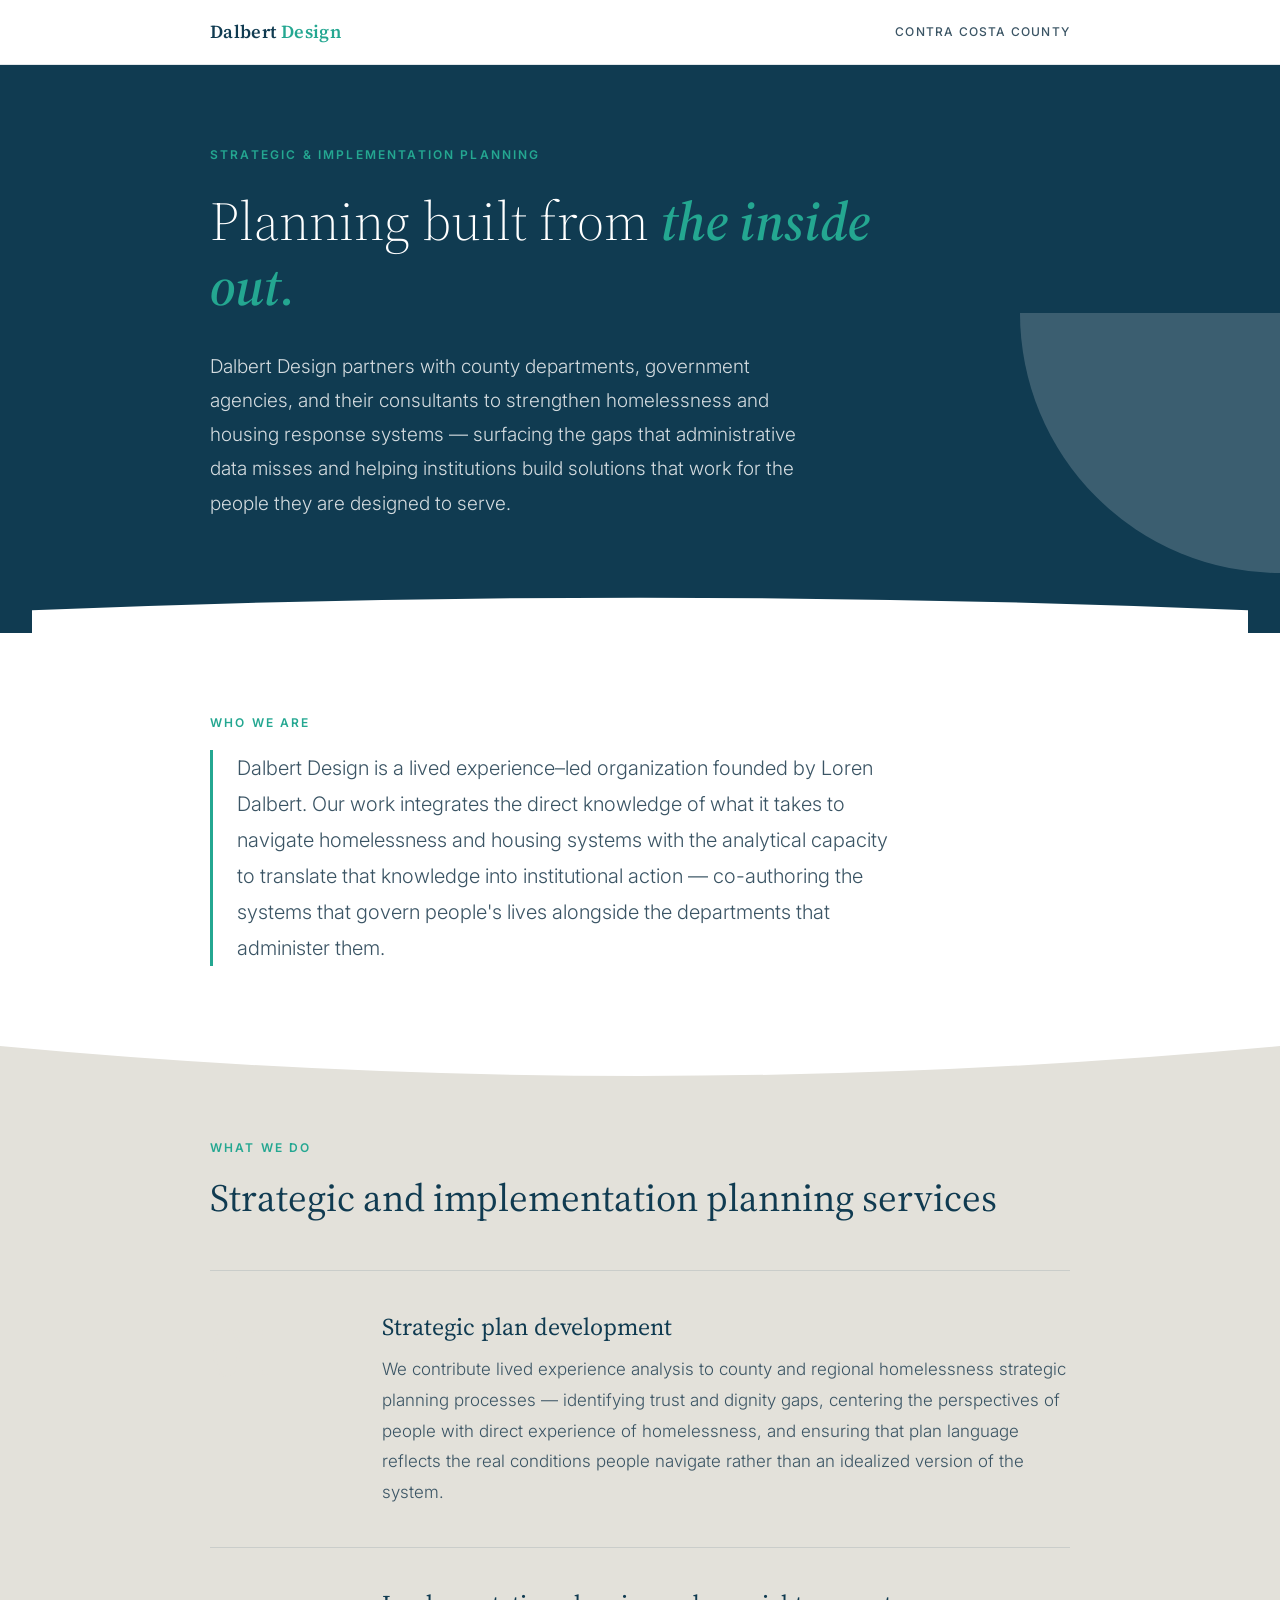
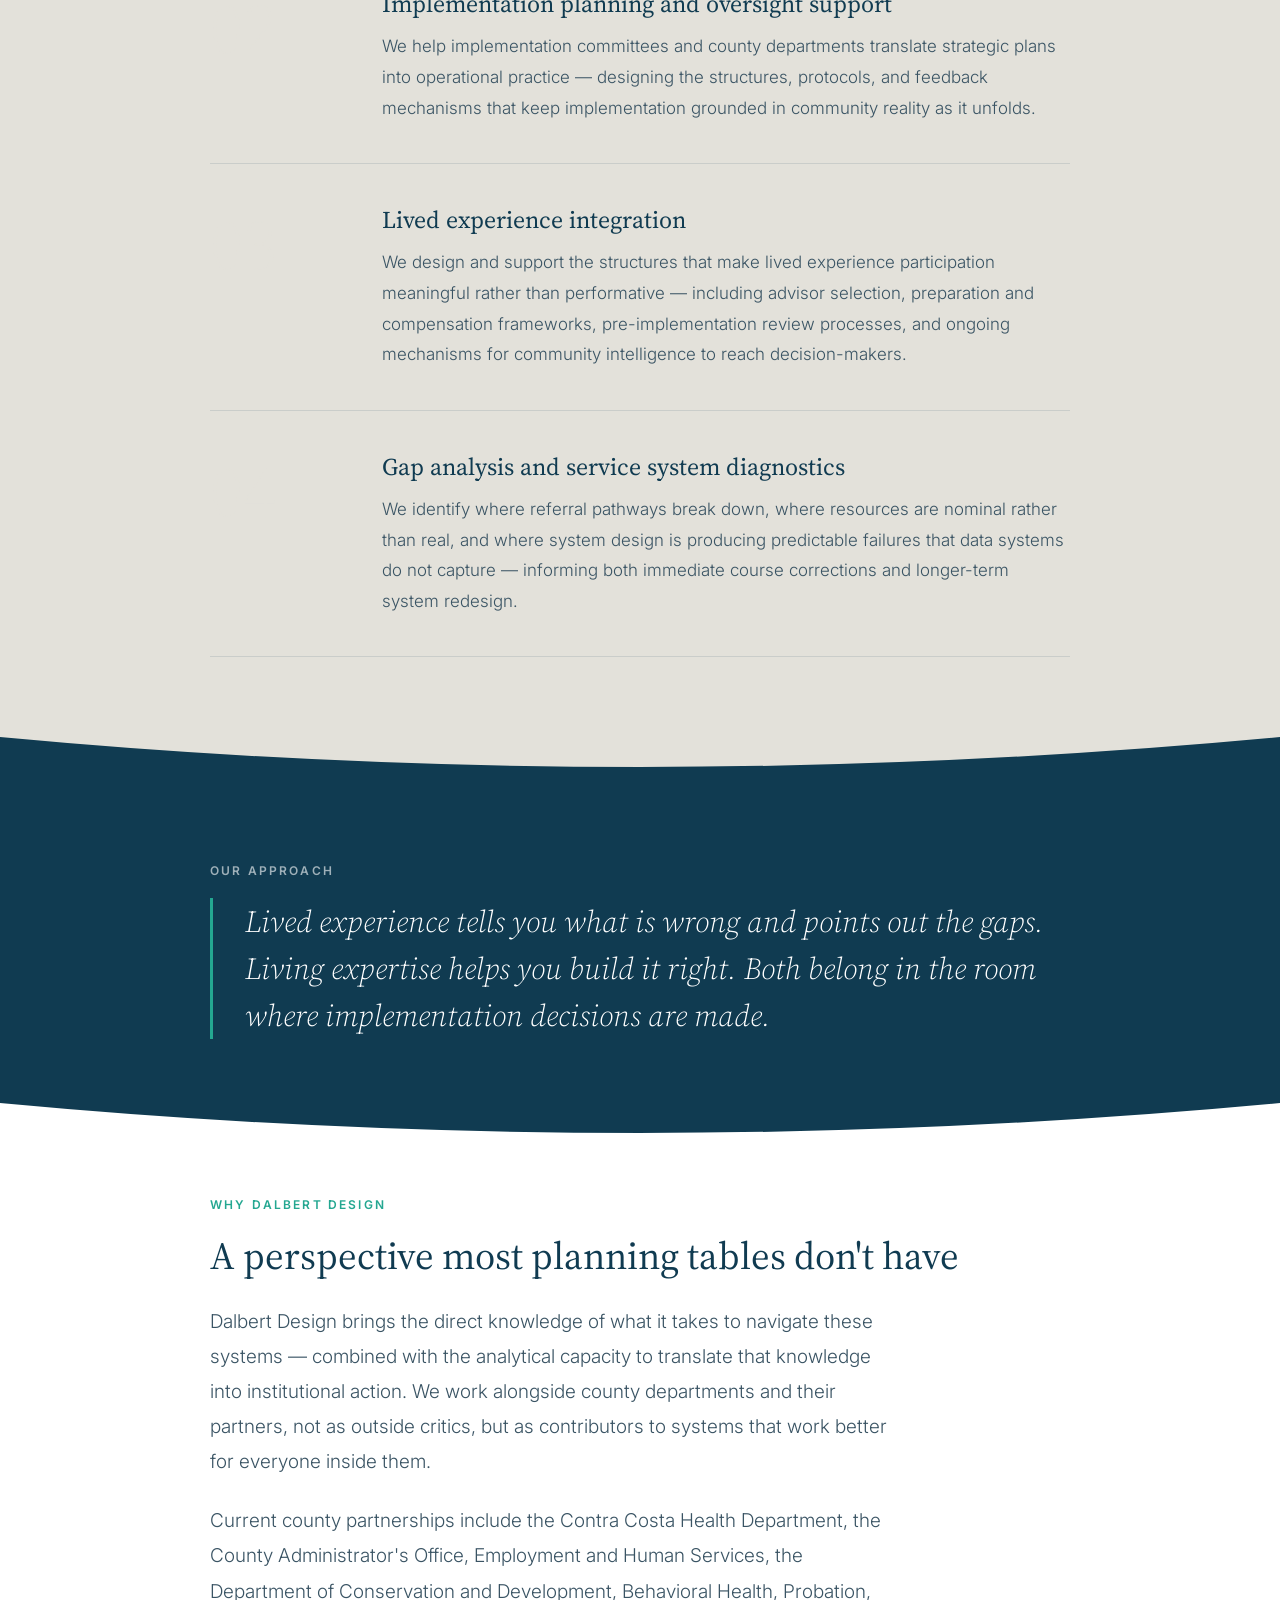
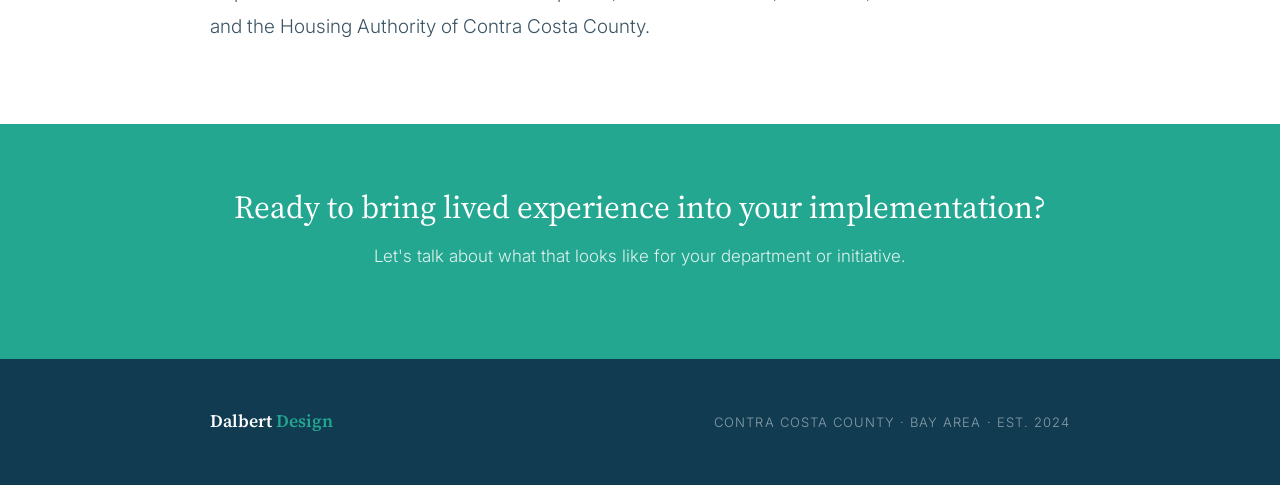
==== index.html @ 2555cccb "Rename dalbert_design_homepage_2.html to index.html" ====
<!DOCTYPE html>
<html lang="en">
<head>
<meta charset="UTF-8">
<meta name="viewport" content="width=device-width, initial-scale=1.0">
<title>Dalbert Design</title>
<link rel="preconnect" href="https://fonts.googleapis.com">
<link rel="preconnect" href="https://fonts.gstatic.com" crossorigin>
<link href="https://fonts.googleapis.com/css2?family=Source+Serif+4:ital,wght@0,300;0,400;0,600;1,300;1,400&family=Inter:wght@300;400;500;600&display=swap" rel="stylesheet">
<style>
*, *::before, *::after { box-sizing: border-box; margin: 0; padding: 0; }

:root {
  --navy: #103B51;
  --teal: #24A791;
  --beige: #E3E1DA;
  --white: #ffffff;
  --off-white: #F5F3EE;
  --dark-teal: #00495E;
  --text: #1a2e3b;
  --text-mid: #3a5464;
  --serif: 'Source Serif 4', Georgia, serif;
  --sans: 'Inter', system-ui, sans-serif;
}

html { scroll-behavior: smooth; }

body {
  background: var(--white);
  color: var(--text);
  font-family: var(--sans);
  font-weight: 300;
  font-size: 18px;
  line-height: 1.7;
  -webkit-font-smoothing: antialiased;
}

/* ── HEADER ── */
.header {
  background: var(--white);
  border-bottom: 1px solid rgba(16,59,81,0.12);
  position: sticky;
  top: 0;
  z-index: 100;
  padding: 0 2rem;
}
.header__inner {
  max-width: 860px;
  margin: 0 auto;
  display: flex;
  align-items: center;
  justify-content: space-between;
  height: 64px;
}
.logo {
  font-family: var(--serif);
  font-size: 1.15rem;
  font-weight: 600;
  color: var(--navy);
  text-decoration: none;
  letter-spacing: 0.02em;
}
.logo span { color: var(--teal); }
.header-tag {
  font-size: 12px;
  font-weight: 500;
  letter-spacing: 0.1em;
  text-transform: uppercase;
  color: var(--text-mid);
}

/* ── HERO ── */
.hero {
  background: var(--navy);
  position: relative;
  overflow: hidden;
  padding: 5rem 2rem 0;
}
.hero__shape {
  position: absolute;
  bottom: 0; right: 0;
  width: 320px; height: 320px;
  opacity: 0.18;
}
.hero__inner {
  max-width: 860px;
  margin: 0 auto;
  position: relative;
  z-index: 2;
}
.hero__eyebrow {
  font-size: 12px;
  font-weight: 600;
  letter-spacing: 0.18em;
  text-transform: uppercase;
  color: var(--teal);
  margin-bottom: 1.5rem;
}
.hero__title {
  font-family: var(--serif);
  font-size: clamp(2.2rem, 5vw, 3.4rem);
  font-weight: 300;
  line-height: 1.18;
  color: var(--white);
  max-width: 700px;
  margin-bottom: 2rem;
}
.hero__title strong {
  font-weight: 600;
  font-style: italic;
  color: var(--teal);
}
.hero__body {
  font-size: 19px;
  color: rgba(255,255,255,0.82);
  max-width: 600px;
  line-height: 1.8;
  padding-bottom: 4rem;
}

/* curve bottom of hero */
.hero__curve {
  display: block;
  width: 100%;
  margin-bottom: -2px;
}

/* ── SECTION BASE ── */
.section {
  padding: 5rem 2rem;
}
.section__inner {
  max-width: 860px;
  margin: 0 auto;
}
.section--white { background: var(--white); }
.section--beige { background: var(--beige); }
.section--navy  { background: var(--navy); }
.section--off   { background: var(--off-white); }

/* ── EYEBROW / TITLE ── */
.eyebrow {
  font-size: 12px;
  font-weight: 600;
  letter-spacing: 0.18em;
  text-transform: uppercase;
  color: var(--teal);
  margin-bottom: 1rem;
}
.eyebrow--light { color: rgba(255,255,255,0.6); }

.section-title {
  font-family: var(--serif);
  font-size: clamp(1.6rem, 3vw, 2.4rem);
  font-weight: 400;
  line-height: 1.25;
  color: var(--navy);
  margin-bottom: 1.5rem;
}
.section-title--light { color: var(--white); }

/* ── INTRO BLOCK ── */
.intro-text {
  font-size: 20px;
  line-height: 1.8;
  color: var(--text-mid);
  max-width: 680px;
  border-left: 3px solid var(--teal);
  padding-left: 1.5rem;
}

/* ── WHAT WE DO ROWS ── */
.rows { margin-top: 3rem; }
.row-item {
  display: grid;
  grid-template-columns: 140px 1fr;
  gap: 2rem;
  align-items: start;
  padding: 2.5rem 0;
  border-top: 1px solid rgba(16,59,81,0.12);
  opacity: 0;
  transform: translateY(20px);
  transition: opacity 0.6s ease, transform 0.6s ease;
}
.row-item.visible {
  opacity: 1;
  transform: translateY(0);
}
.row-item:last-child { border-bottom: 1px solid rgba(16,59,81,0.12); }
.row-num {
  font-family: var(--serif);
  font-size: 4.5rem;
  font-weight: 300;
  color: var(--beige);
  line-height: 1;
  padding-top: 4px;
}
.row-title {
  font-family: var(--serif);
  font-size: 1.5rem;
  font-weight: 400;
  color: var(--navy);
  margin-bottom: 0.75rem;
  line-height: 1.3;
}
.row-body {
  font-size: 17px;
  color: var(--text-mid);
  line-height: 1.8;
}

/* ── PULL QUOTE ── */
.pull-quote {
  background: var(--navy);
  position: relative;
  overflow: hidden;
}
.pull-quote__shape-top {
  display: block;
  width: 100%;
  margin-top: -2px;
}
.pull-quote__shape-bottom {
  display: block;
  width: 100%;
  margin-bottom: -2px;
}
.pull-quote__inner {
  max-width: 860px;
  margin: 0 auto;
  padding: 4rem 2rem;
}
.pull-quote__text {
  font-family: var(--serif);
  font-size: clamp(1.35rem, 2.5vw, 1.9rem);
  font-weight: 300;
  font-style: italic;
  color: var(--white);
  line-height: 1.55;
  position: relative;
  padding-left: 2rem;
  border-left: 3px solid var(--teal);
}

/* ── CLOSING ── */
.closing-text {
  font-size: 19px;
  color: var(--text-mid);
  line-height: 1.85;
  max-width: 680px;
}

/* ── CORNER SHAPE SECTIONS ── */
.shape-wrap {
  position: relative;
}
.corner-shape {
  position: absolute;
  width: 120px;
  height: 120px;
}
.corner-shape--tr { top: 0; right: 0; }
.corner-shape--bl { bottom: 0; left: 0; }

/* ── CTA BAND ── */
.cta-band {
  background: var(--teal);
  padding: 3.5rem 2rem;
  text-align: center;
}
.cta-band__inner { max-width: 860px; margin: 0 auto; }
.cta-band__title {
  font-family: var(--serif);
  font-size: clamp(1.4rem, 2.5vw, 2rem);
  font-weight: 400;
  color: var(--white);
  margin-bottom: 0.5rem;
}
.cta-band__sub {
  font-size: 17px;
  color: rgba(255,255,255,0.85);
  margin-bottom: 2rem;
}

/* ── FOOTER ── */
.footer {
  background: var(--navy);
  padding: 3rem 2rem;
}
.footer__inner {
  max-width: 860px;
  margin: 0 auto;
  display: flex;
  justify-content: space-between;
  align-items: center;
  flex-wrap: wrap;
  gap: 1rem;
}
.footer__logo {
  font-family: var(--serif);
  font-size: 1.1rem;
  font-weight: 600;
  color: var(--white);
  text-decoration: none;
}
.footer__logo span { color: var(--teal); }
.footer__meta {
  font-size: 13px;
  color: rgba(255,255,255,0.5);
  letter-spacing: 0.08em;
  text-transform: uppercase;
}

/* ── FADE IN OBSERVER ── */
.fade-in {
  opacity: 0;
  transform: translateY(24px);
  transition: opacity 0.7s ease, transform 0.7s ease;
}
.fade-in.visible {
  opacity: 1;
  transform: translateY(0);
}

/* ── RESPONSIVE ── */
@media (max-width: 580px) {
  .row-item { grid-template-columns: 1fr; gap: 0.5rem; }
  .row-num { font-size: 3rem; }
  .footer__inner { flex-direction: column; align-items: flex-start; }
}
</style>
</head>
<body>

<!-- HEADER -->
<header class="header">
  <div class="header__inner">
    <a href="#" class="logo">Dalbert <span>Design</span></a>
    <span class="header-tag">Contra Costa County</span>
  </div>
</header>

<!-- HERO -->
<section class="hero">
  <svg class="hero__shape" viewBox="0 0 320 320" fill="none" xmlns="http://www.w3.org/2000/svg" aria-hidden="true">
    <circle cx="320" cy="0" r="260" fill="white"/>
    <circle cx="320" cy="0" r="180" fill="white"/>
    <circle cx="320" cy="0" r="100" fill="white"/>
  </svg>
  <div class="hero__inner">
    <p class="hero__eyebrow">Strategic &amp; Implementation Planning</p>
    <h1 class="hero__title">Planning built from <strong>the inside out.</strong></h1>
    <p class="hero__body">Dalbert Design partners with county departments, government agencies, and their consultants to strengthen homelessness and housing response systems — surfacing the gaps that administrative data misses and helping institutions build solutions that work for the people they are designed to serve.</p>
  </div>
  <svg class="hero__curve" viewBox="0 0 1440 60" preserveAspectRatio="none" fill="none" xmlns="http://www.w3.org/2000/svg" aria-hidden="true">
    <path d="M0 60 L0 30 Q720 0 1440 30 L1440 60 Z" fill="#ffffff"/>
  </svg>
</section>

<!-- INTRO -->
<section class="section section--white">
  <div class="section__inner fade-in">
    <p class="eyebrow">Who We Are</p>
    <p class="intro-text">Dalbert Design is a lived experience–led organization founded by Loren Dalbert. Our work integrates the direct knowledge of what it takes to navigate homelessness and housing systems with the analytical capacity to translate that knowledge into institutional action — co-authoring the systems that govern people's lives alongside the departments that administer them.</p>
  </div>
</section>

<!-- SHAPE TOP INTO BEIGE -->
<div class="shape-wrap" style="background: white; line-height:0;">
  <svg viewBox="0 0 860 80" preserveAspectRatio="none" width="100%" height="60" aria-hidden="true">
    <path d="M0 0 L0 80 L860 80 L860 0 Q430 80 0 0Z" fill="#E3E1DA"/>
  </svg>
</div>

<!-- WHAT WE DO -->
<section class="section section--beige" style="padding-top: 2rem;">
  <div class="section__inner">
    <p class="eyebrow fade-in">What We Do</p>
    <h2 class="section-title fade-in">Strategic and implementation planning services</h2>

    <div class="rows">
      <div class="row-item">
        <div class="row-num">01</div>
        <div>
          <h3 class="row-title">Strategic plan development</h3>
          <p class="row-body">We contribute lived experience analysis to county and regional homelessness strategic planning processes — identifying trust and dignity gaps, centering the perspectives of people with direct experience of homelessness, and ensuring that plan language reflects the real conditions people navigate rather than an idealized version of the system.</p>
        </div>
      </div>
      <div class="row-item">
        <div class="row-num">02</div>
        <div>
          <h3 class="row-title">Implementation planning and oversight support</h3>
          <p class="row-body">We help implementation committees and county departments translate strategic plans into operational practice — designing the structures, protocols, and feedback mechanisms that keep implementation grounded in community reality as it unfolds.</p>
        </div>
      </div>
      <div class="row-item">
        <div class="row-num">03</div>
        <div>
          <h3 class="row-title">Lived experience integration</h3>
          <p class="row-body">We design and support the structures that make lived experience participation meaningful rather than performative — including advisor selection, preparation and compensation frameworks, pre-implementation review processes, and ongoing mechanisms for community intelligence to reach decision-makers.</p>
        </div>
      </div>
      <div class="row-item">
        <div class="row-num">04</div>
        <div>
          <h3 class="row-title">Gap analysis and service system diagnostics</h3>
          <p class="row-body">We identify where referral pathways break down, where resources are nominal rather than real, and where system design is producing predictable failures that data systems do not capture — informing both immediate course corrections and longer-term system redesign.</p>
        </div>
      </div>
    </div>
  </div>
</section>

<!-- SHAPE INTO NAVY FOR PULL QUOTE -->
<div style="background: #E3E1DA; line-height:0;">
  <svg viewBox="0 0 860 80" preserveAspectRatio="none" width="100%" height="60" aria-hidden="true">
    <path d="M0 80 L0 0 Q430 80 860 0 L860 80 Z" fill="#103B51"/>
  </svg>
</div>

<!-- PULL QUOTE -->
<section style="background: var(--navy); padding: 4rem 2rem;">
  <div class="section__inner fade-in">
    <p class="eyebrow eyebrow--light">Our Approach</p>
    <blockquote class="pull-quote__text">
      Lived experience tells you what is wrong and points out the gaps. Living expertise helps you build it right. Both belong in the room where implementation decisions are made.
    </blockquote>
  </div>
</section>

<!-- SHAPE OUT OF NAVY -->
<div style="background: #103B51; line-height:0;">
  <svg viewBox="0 0 860 80" preserveAspectRatio="none" width="100%" height="60" aria-hidden="true">
    <path d="M0 0 L0 80 L860 80 L860 0 Q430 80 0 0Z" fill="#ffffff"/>
  </svg>
</div>

<!-- CLOSING / POSITIONING -->
<section class="section section--white" style="padding-top: 2rem;">
  <div class="section__inner fade-in">
    <p class="eyebrow">Why Dalbert Design</p>
    <h2 class="section-title">A perspective most planning tables don't have</h2>
    <p class="closing-text">Dalbert Design brings the direct knowledge of what it takes to navigate these systems — combined with the analytical capacity to translate that knowledge into institutional action. We work alongside county departments and their partners, not as outside critics, but as contributors to systems that work better for everyone inside them.</p>
    <p class="closing-text" style="margin-top: 1.5rem;">Current county partnerships include the Contra Costa Health Department, the County Administrator's Office, Employment and Human Services, the Department of Conservation and Development, Behavioral Health, Probation, and the Housing Authority of Contra Costa County.</p>
  </div>
</section>

<!-- CTA BAND -->
<div class="cta-band">
  <div class="cta-band__inner fade-in">
    <h2 class="cta-band__title">Ready to bring lived experience into your implementation?</h2>
    <p class="cta-band__sub">Let's talk about what that looks like for your department or initiative.</p>
  </div>
</div>

<!-- FOOTER -->
<footer class="footer">
  <div class="footer__inner">
    <a href="#" class="footer__logo">Dalbert <span>Design</span></a>
    <span class="footer__meta">Contra Costa County &middot; Bay Area &middot; Est. 2024</span>
  </div>
</footer>

<script>
const observer = new IntersectionObserver((entries) => {
  entries.forEach(entry => {
    if (entry.isIntersecting) {
      entry.target.classList.add('visible');
    }
  });
}, { threshold: 0.12 });

document.querySelectorAll('.fade-in, .row-item').forEach(el => observer.observe(el));
</script>

</body>
</html>
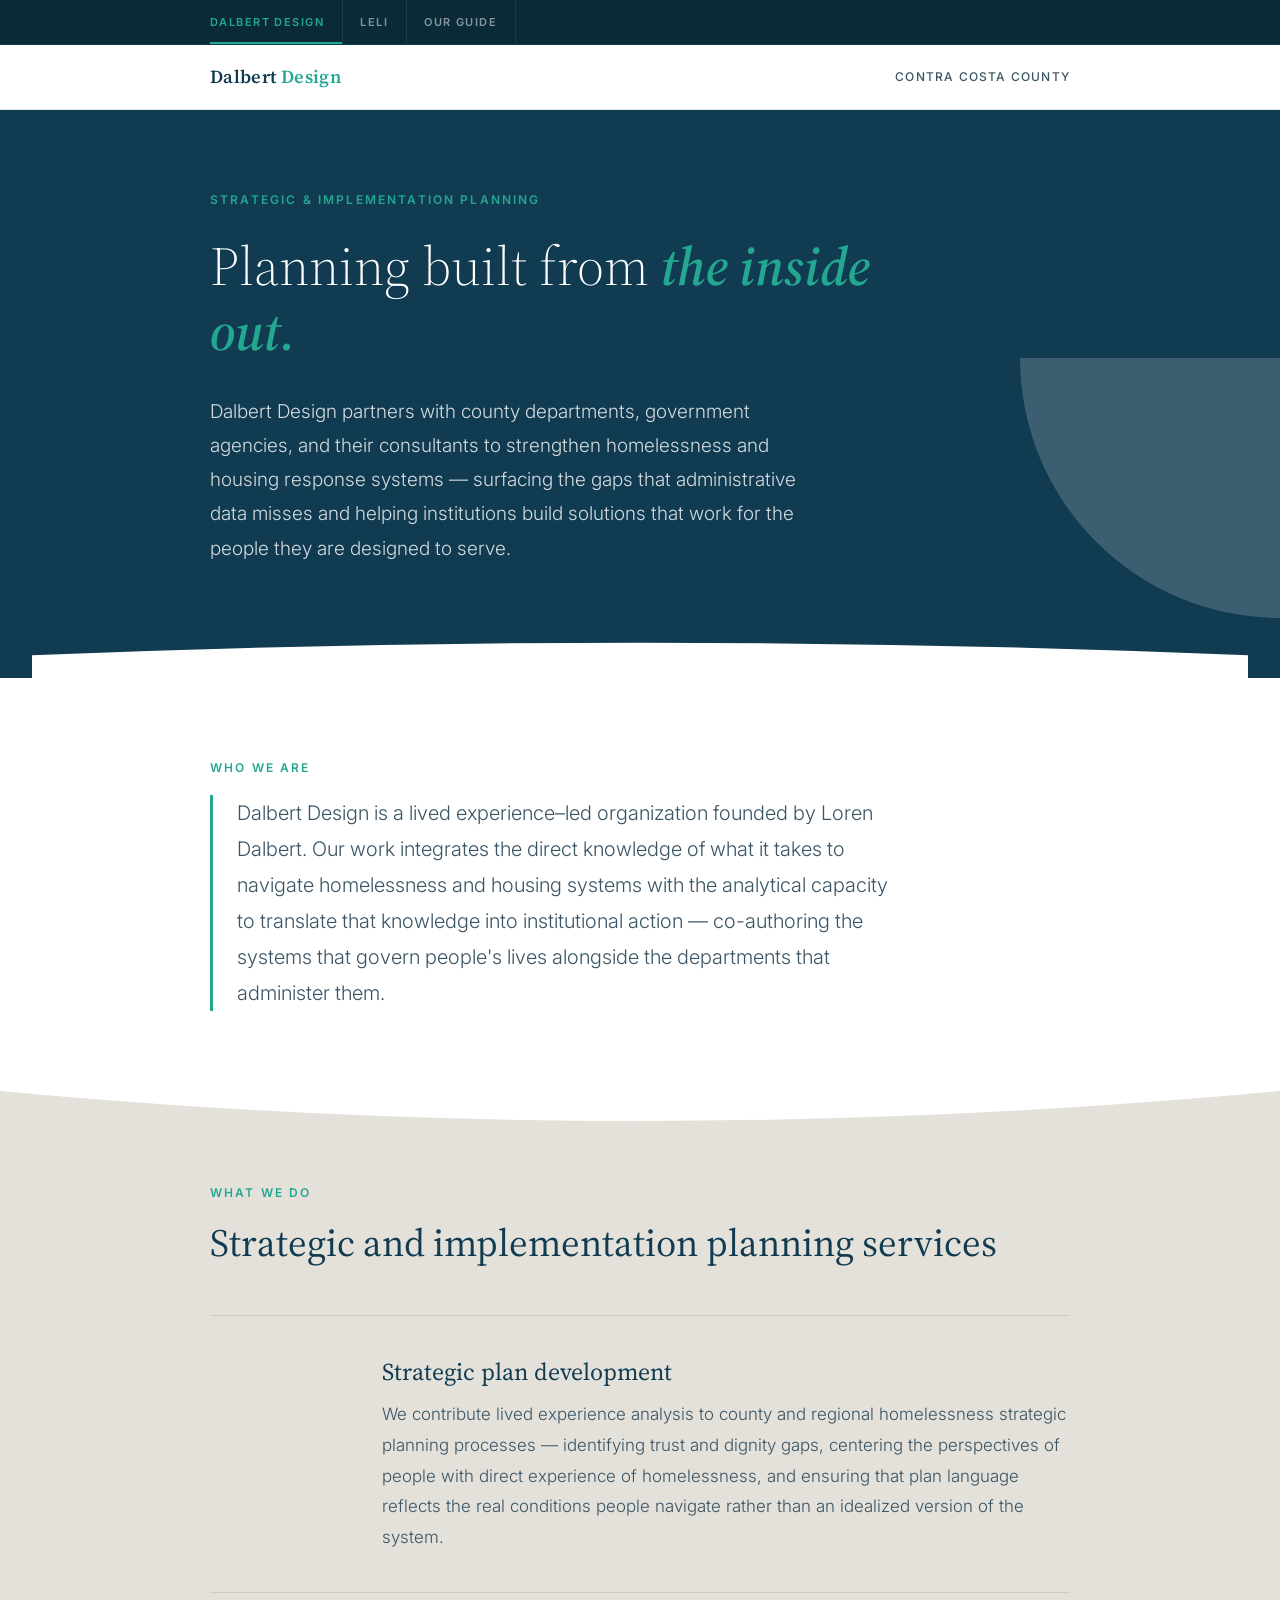
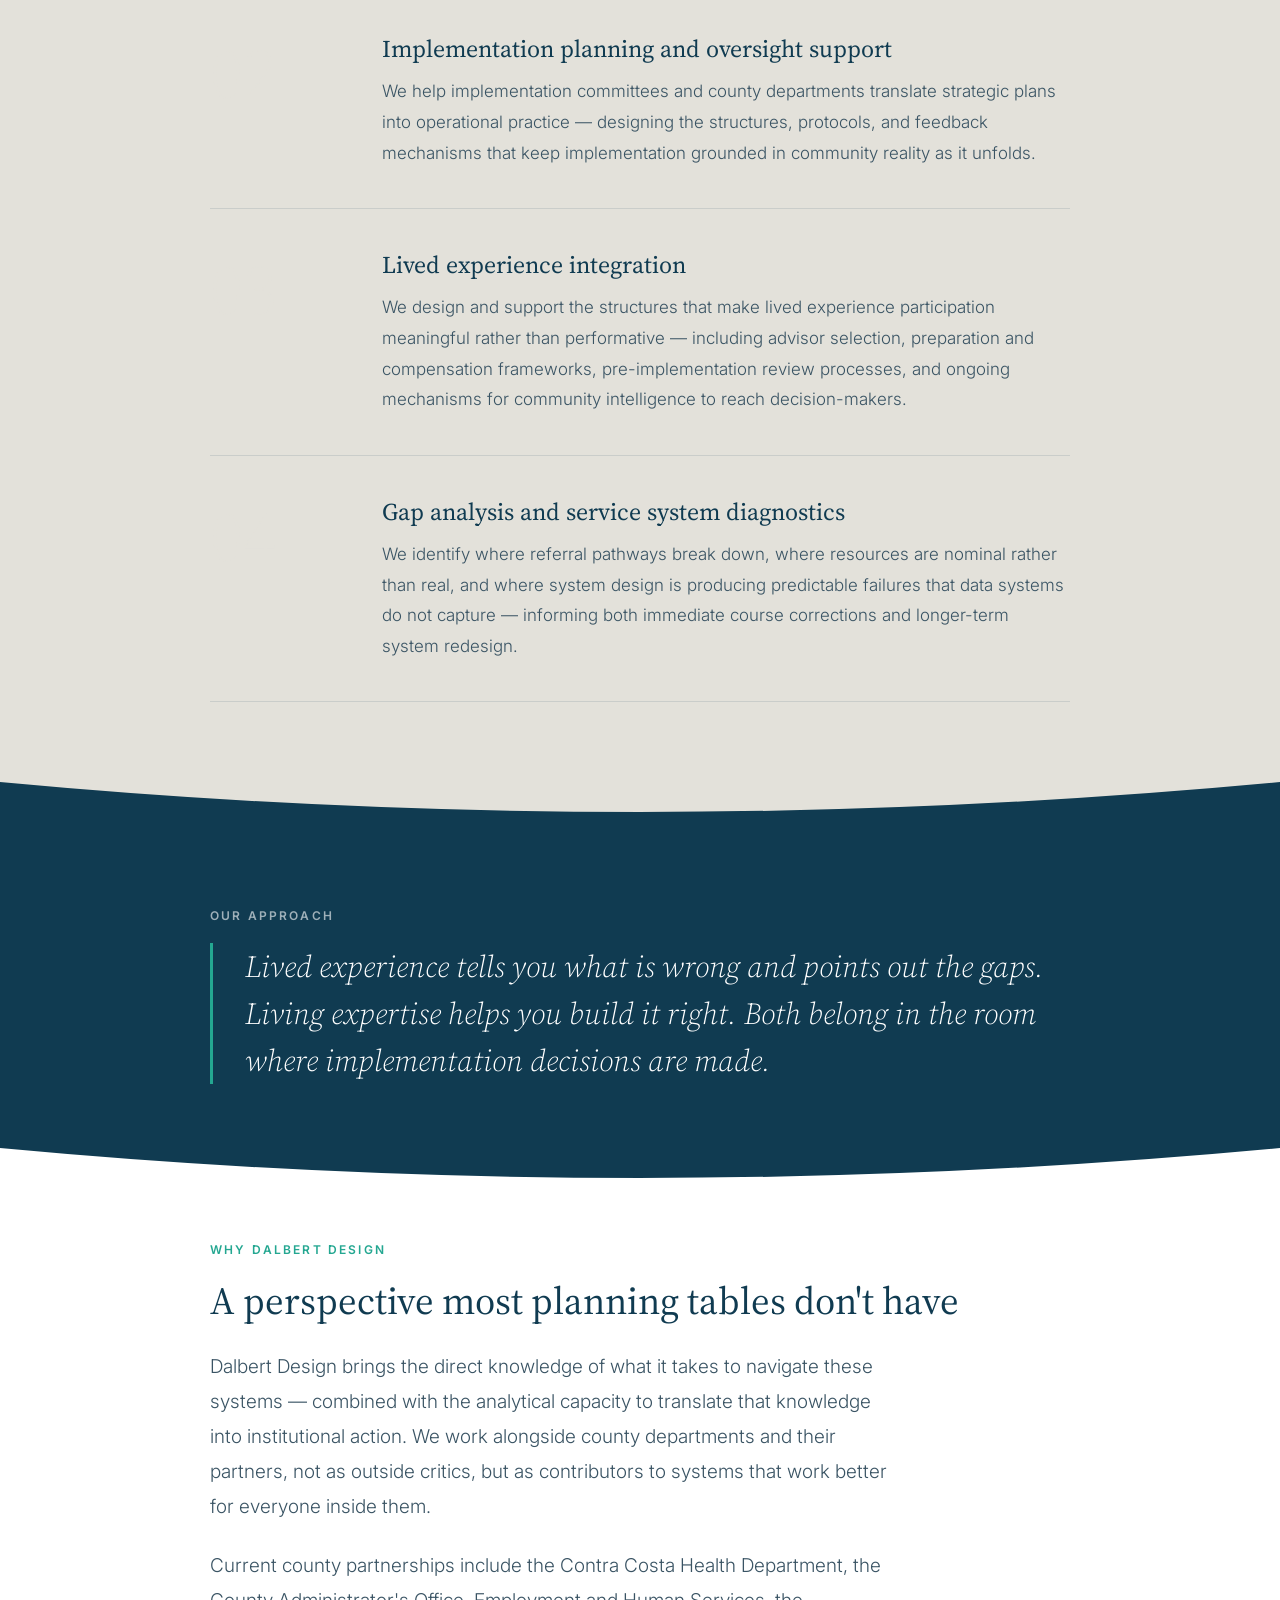
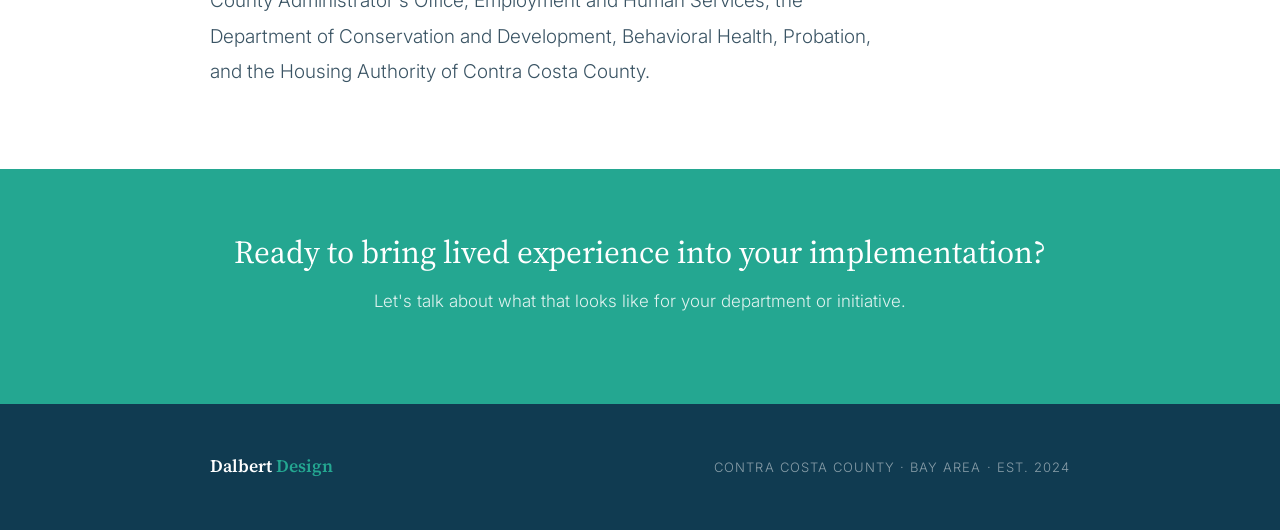
==== commit 062d1871: "Add files via upload" ====
--- a/index.html
+++ b/index.html
@@ -35,13 +35,58 @@
   -webkit-font-smoothing: antialiased;
 }
 
+/* ── SITE NAV ── */
+.site-nav {
+  background: #0a2a38;
+  border-bottom: 1px solid rgba(36,167,145,0.2);
+  padding: 0 2rem;
+  position: sticky;
+  top: 0;
+  z-index: 200;
+}
+.site-nav__inner {
+  max-width: 860px;
+  margin: 0 auto;
+  display: flex;
+  align-items: center;
+  gap: 0;
+  height: 44px;
+}
+.site-nav__link {
+  font-family: var(--sans);
+  font-size: 11px;
+  font-weight: 600;
+  letter-spacing: 0.13em;
+  text-transform: uppercase;
+  color: rgba(255,255,255,0.5);
+  text-decoration: none;
+  padding: 0 1.1rem;
+  height: 100%;
+  display: flex;
+  align-items: center;
+  border-right: 1px solid rgba(255,255,255,0.07);
+  transition: color 0.18s, background 0.18s;
+}
+.site-nav__link:first-child { padding-left: 0; border-left: none; }
+.site-nav__link:hover { color: var(--teal); background: rgba(36,167,145,0.06); }
+.site-nav__link.active { color: var(--teal); }
+.site-nav__link.active::after {
+  content: '';
+  display: block;
+  position: absolute;
+  bottom: 0;
+  left: 0; right: 0;
+  height: 2px;
+  background: var(--teal);
+}
+.site-nav__link { position: relative; }
+
 /* ── HEADER ── */
 .header {
   background: var(--white);
   border-bottom: 1px solid rgba(16,59,81,0.12);
-  position: sticky;
-  top: 0;
-  z-index: 100;
+  position: relative;
+  z-index: 10;
   padding: 0 2rem;
 }
 .header__inner {
@@ -331,6 +376,15 @@
 </style>
 </head>
 <body>
+
+<!-- SITE NAV -->
+<nav class="site-nav" aria-label="Site navigation">
+  <div class="site-nav__inner">
+    <a href="index.html" class="site-nav__link active">Dalbert Design</a>
+    <a href="leli.html" class="site-nav__link">LELI</a>
+    <a href="our-guide.html" class="site-nav__link">Our Guide</a>
+  </div>
+</nav>
 
 <!-- HEADER -->
 <header class="header">
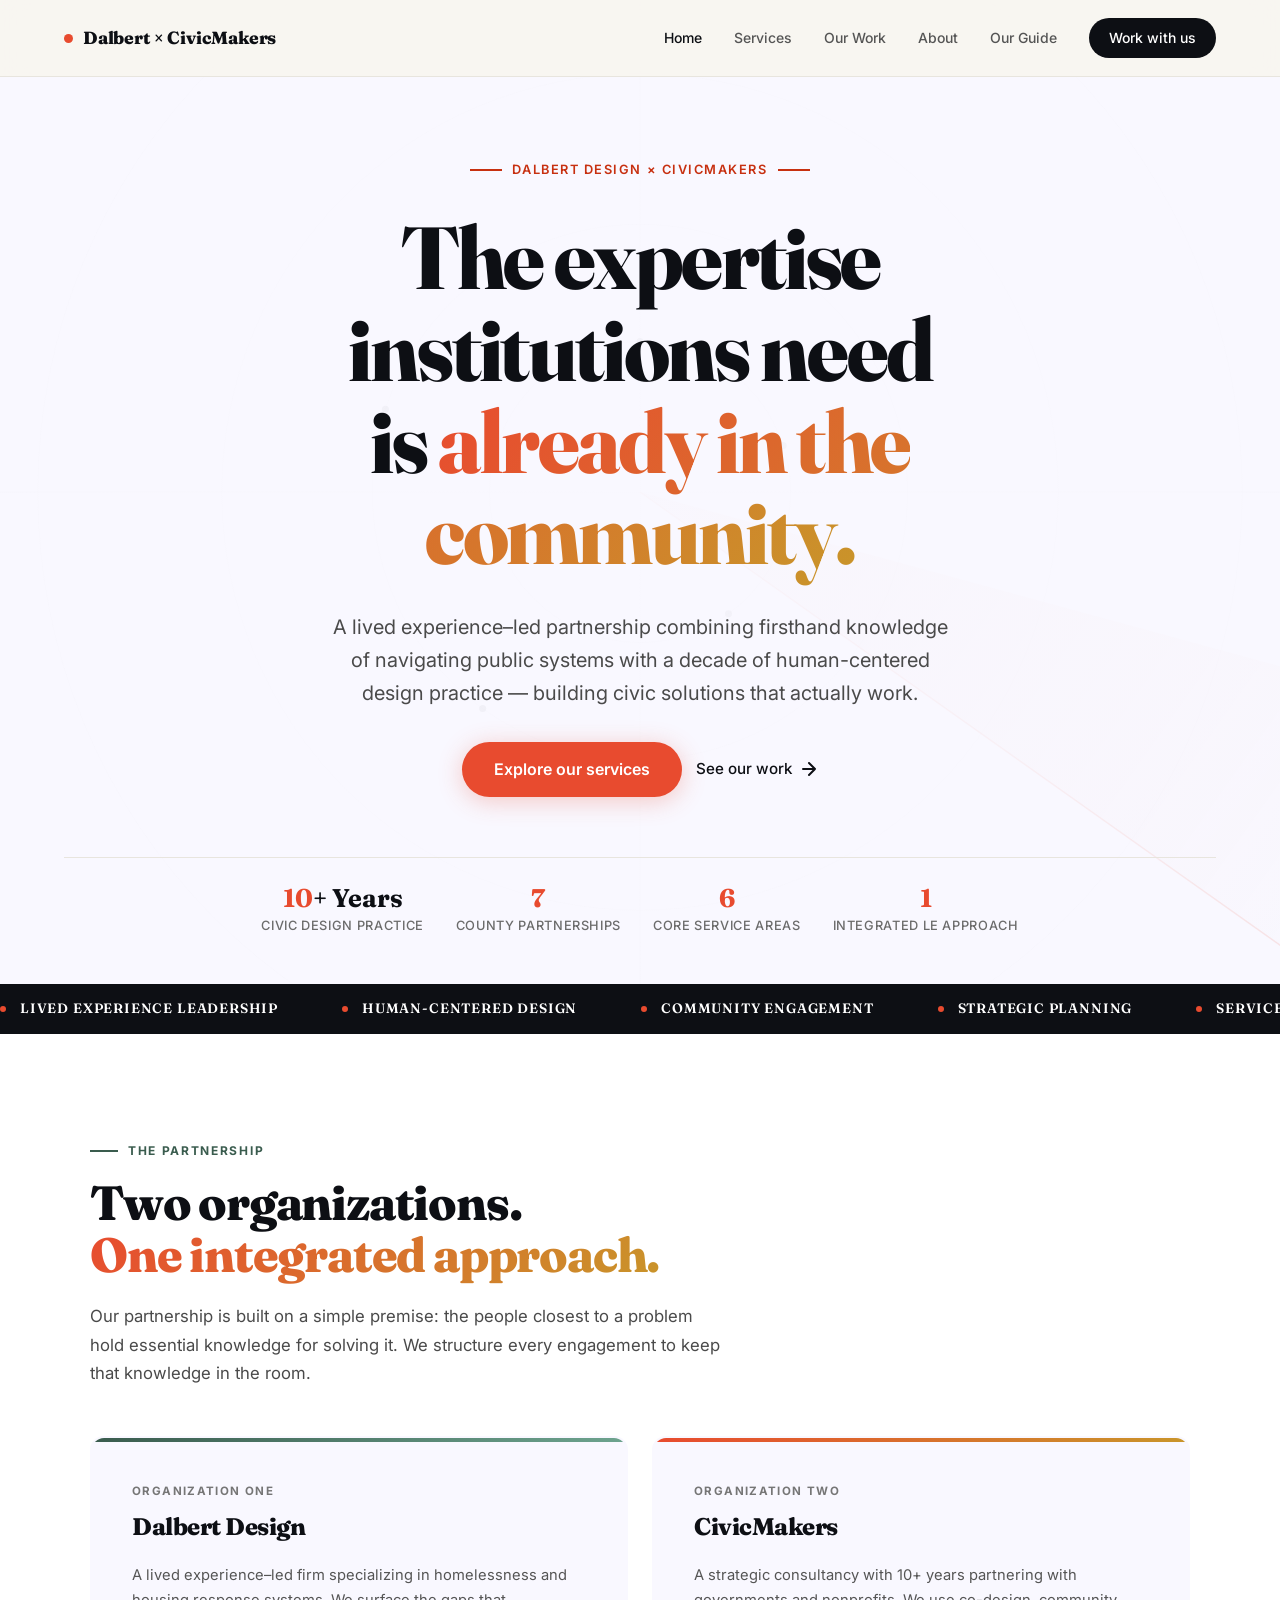
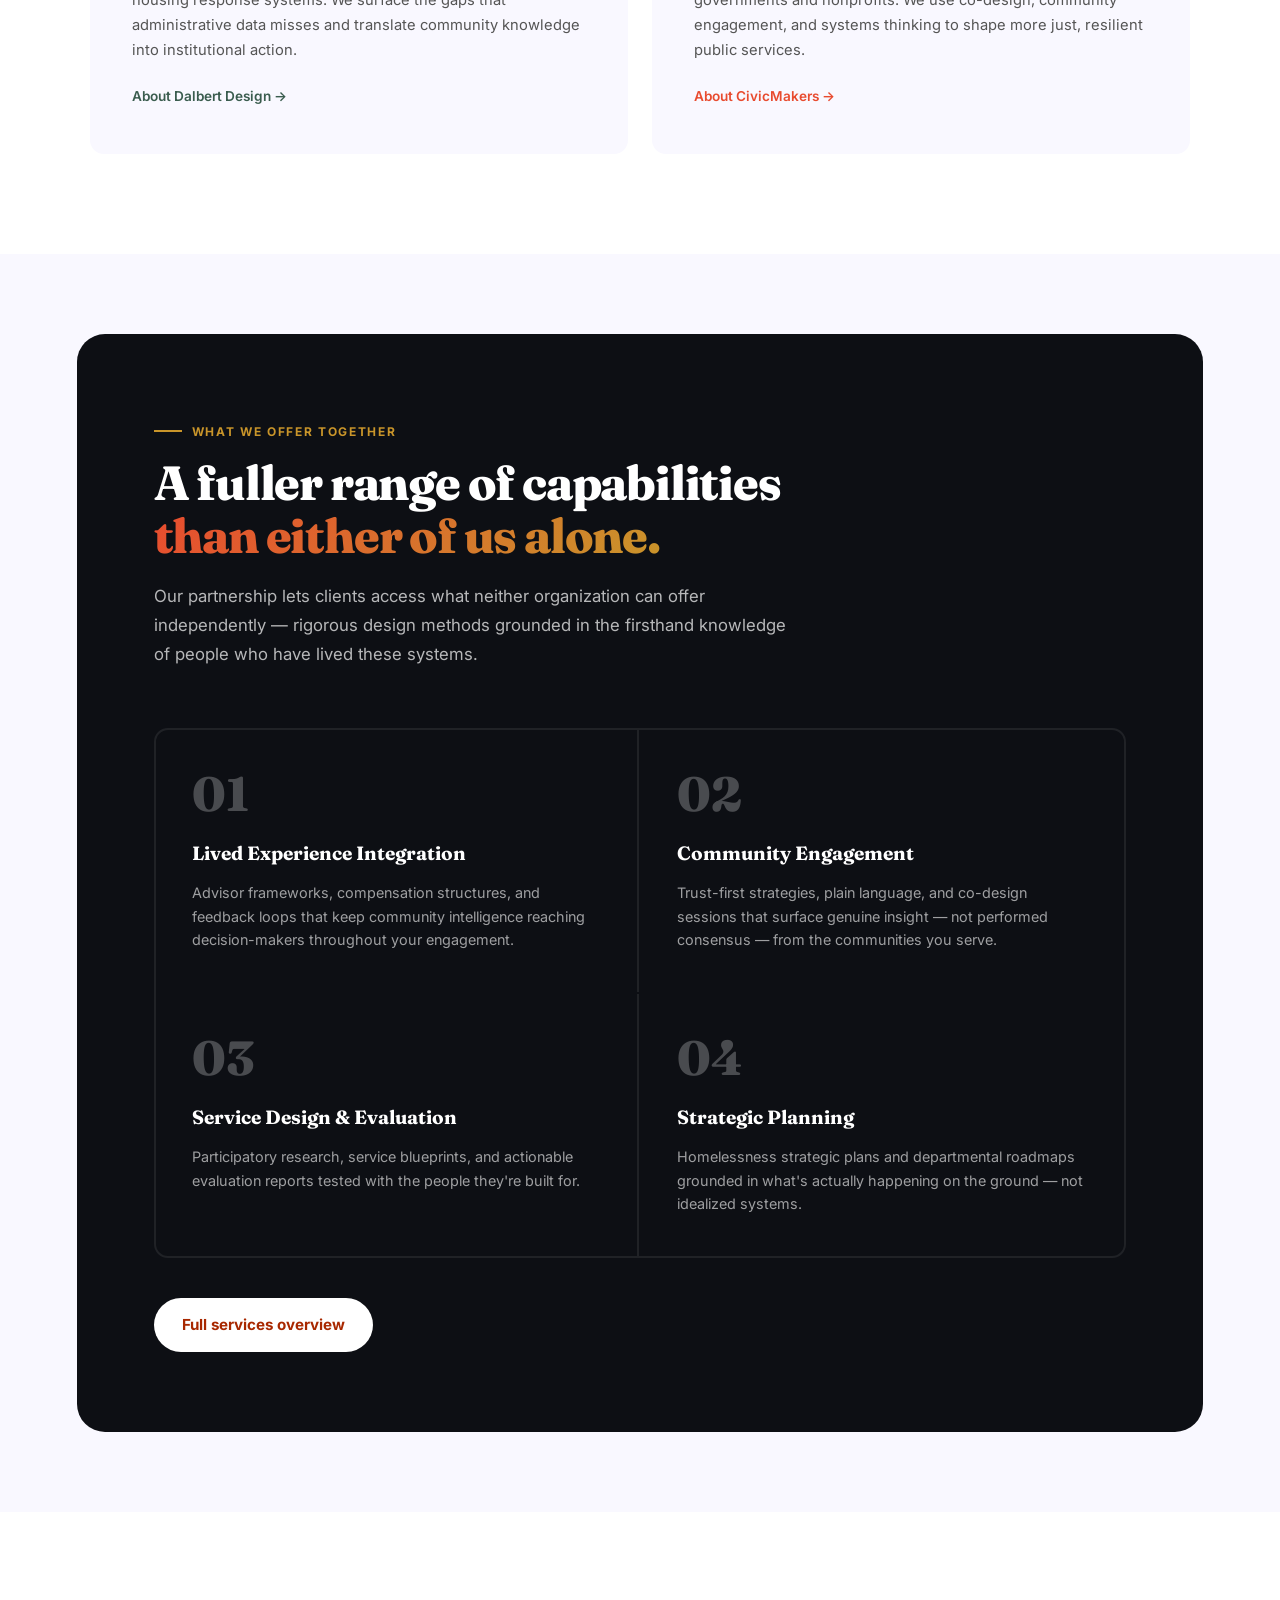
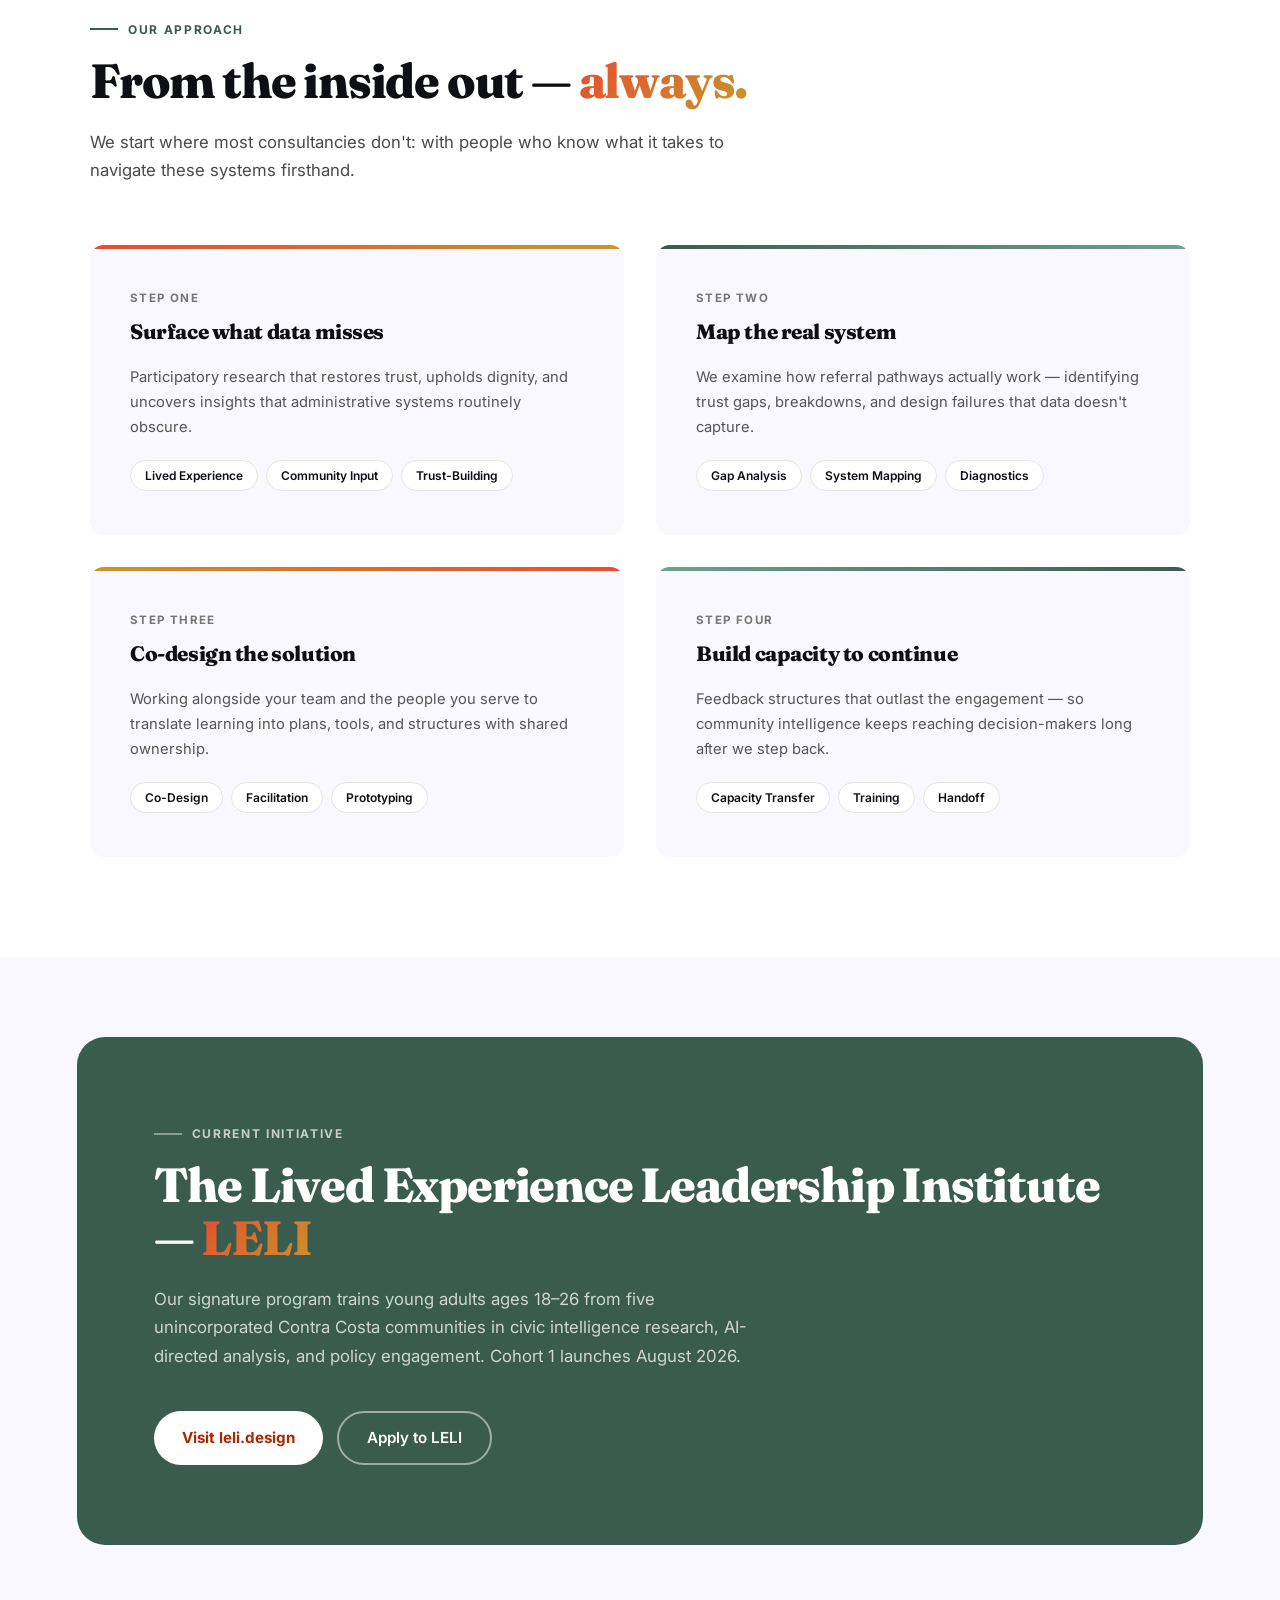
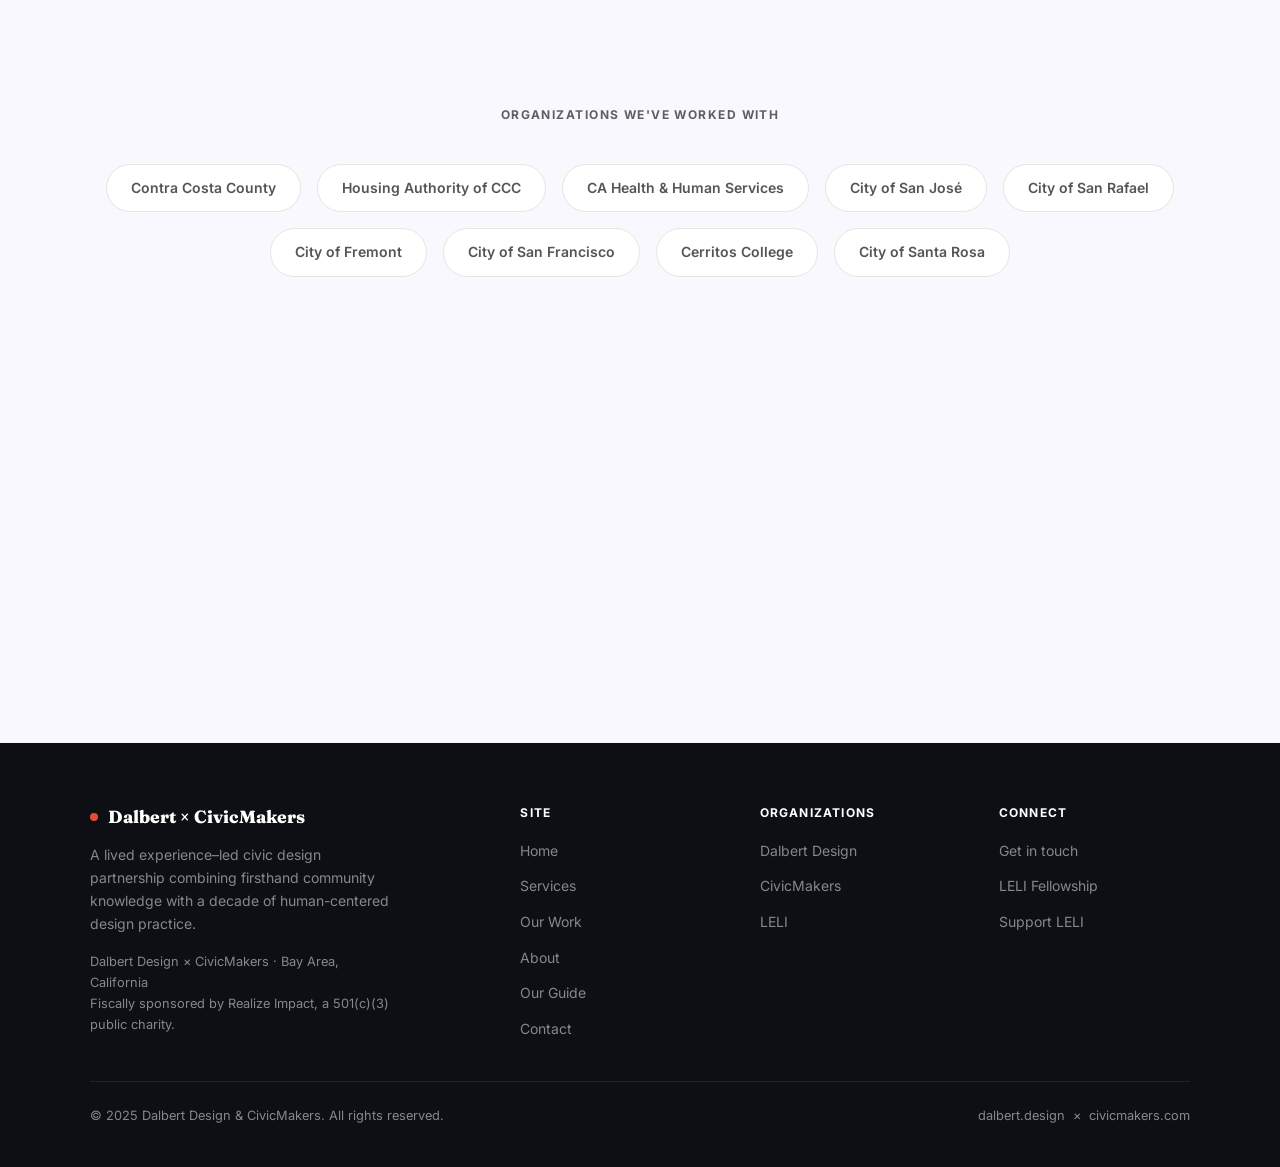
==== commit 0f23ca9c: "Add files via upload" ====
--- a/index.html
+++ b/index.html
@@ -1,531 +1,570 @@
 <!DOCTYPE html>
 <html lang="en">
 <head>
-<meta charset="UTF-8">
-<meta name="viewport" content="width=device-width, initial-scale=1.0">
-<title>Dalbert Design</title>
-<link rel="preconnect" href="https://fonts.googleapis.com">
-<link rel="preconnect" href="https://fonts.gstatic.com" crossorigin>
-<link href="https://fonts.googleapis.com/css2?family=Source+Serif+4:ital,wght@0,300;0,400;0,600;1,300;1,400&family=Inter:wght@300;400;500;600&display=swap" rel="stylesheet">
-<style>
-*, *::before, *::after { box-sizing: border-box; margin: 0; padding: 0; }
-
-:root {
-  --navy: #103B51;
-  --teal: #24A791;
-  --beige: #E3E1DA;
-  --white: #ffffff;
-  --off-white: #F5F3EE;
-  --dark-teal: #00495E;
-  --text: #1a2e3b;
-  --text-mid: #3a5464;
-  --serif: 'Source Serif 4', Georgia, serif;
-  --sans: 'Inter', system-ui, sans-serif;
-}
-
-html { scroll-behavior: smooth; }
-
-body {
-  background: var(--white);
-  color: var(--text);
-  font-family: var(--sans);
-  font-weight: 300;
-  font-size: 18px;
-  line-height: 1.7;
-  -webkit-font-smoothing: antialiased;
-}
-
-/* ── SITE NAV ── */
-.site-nav {
-  background: #0a2a38;
-  border-bottom: 1px solid rgba(36,167,145,0.2);
-  padding: 0 2rem;
-  position: sticky;
-  top: 0;
-  z-index: 200;
-}
-.site-nav__inner {
-  max-width: 860px;
-  margin: 0 auto;
-  display: flex;
-  align-items: center;
-  gap: 0;
-  height: 44px;
-}
-.site-nav__link {
-  font-family: var(--sans);
-  font-size: 11px;
-  font-weight: 600;
-  letter-spacing: 0.13em;
-  text-transform: uppercase;
-  color: rgba(255,255,255,0.5);
-  text-decoration: none;
-  padding: 0 1.1rem;
-  height: 100%;
-  display: flex;
-  align-items: center;
-  border-right: 1px solid rgba(255,255,255,0.07);
-  transition: color 0.18s, background 0.18s;
-}
-.site-nav__link:first-child { padding-left: 0; border-left: none; }
-.site-nav__link:hover { color: var(--teal); background: rgba(36,167,145,0.06); }
-.site-nav__link.active { color: var(--teal); }
-.site-nav__link.active::after {
-  content: '';
-  display: block;
-  position: absolute;
-  bottom: 0;
-  left: 0; right: 0;
-  height: 2px;
-  background: var(--teal);
-}
-.site-nav__link { position: relative; }
-
-/* ── HEADER ── */
-.header {
-  background: var(--white);
-  border-bottom: 1px solid rgba(16,59,81,0.12);
-  position: relative;
-  z-index: 10;
-  padding: 0 2rem;
-}
-.header__inner {
-  max-width: 860px;
-  margin: 0 auto;
-  display: flex;
-  align-items: center;
-  justify-content: space-between;
-  height: 64px;
-}
-.logo {
-  font-family: var(--serif);
-  font-size: 1.15rem;
-  font-weight: 600;
-  color: var(--navy);
-  text-decoration: none;
-  letter-spacing: 0.02em;
-}
-.logo span { color: var(--teal); }
-.header-tag {
-  font-size: 12px;
-  font-weight: 500;
-  letter-spacing: 0.1em;
-  text-transform: uppercase;
-  color: var(--text-mid);
-}
-
-/* ── HERO ── */
-.hero {
-  background: var(--navy);
-  position: relative;
-  overflow: hidden;
-  padding: 5rem 2rem 0;
-}
-.hero__shape {
-  position: absolute;
-  bottom: 0; right: 0;
-  width: 320px; height: 320px;
-  opacity: 0.18;
-}
-.hero__inner {
-  max-width: 860px;
-  margin: 0 auto;
-  position: relative;
-  z-index: 2;
-}
-.hero__eyebrow {
-  font-size: 12px;
-  font-weight: 600;
-  letter-spacing: 0.18em;
-  text-transform: uppercase;
-  color: var(--teal);
-  margin-bottom: 1.5rem;
-}
-.hero__title {
-  font-family: var(--serif);
-  font-size: clamp(2.2rem, 5vw, 3.4rem);
-  font-weight: 300;
-  line-height: 1.18;
-  color: var(--white);
-  max-width: 700px;
-  margin-bottom: 2rem;
-}
-.hero__title strong {
-  font-weight: 600;
-  font-style: italic;
-  color: var(--teal);
-}
-.hero__body {
-  font-size: 19px;
-  color: rgba(255,255,255,0.82);
-  max-width: 600px;
-  line-height: 1.8;
-  padding-bottom: 4rem;
-}
-
-/* curve bottom of hero */
-.hero__curve {
-  display: block;
-  width: 100%;
-  margin-bottom: -2px;
-}
-
-/* ── SECTION BASE ── */
-.section {
-  padding: 5rem 2rem;
-}
-.section__inner {
-  max-width: 860px;
-  margin: 0 auto;
-}
-.section--white { background: var(--white); }
-.section--beige { background: var(--beige); }
-.section--navy  { background: var(--navy); }
-.section--off   { background: var(--off-white); }
-
-/* ── EYEBROW / TITLE ── */
-.eyebrow {
-  font-size: 12px;
-  font-weight: 600;
-  letter-spacing: 0.18em;
-  text-transform: uppercase;
-  color: var(--teal);
-  margin-bottom: 1rem;
-}
-.eyebrow--light { color: rgba(255,255,255,0.6); }
-
-.section-title {
-  font-family: var(--serif);
-  font-size: clamp(1.6rem, 3vw, 2.4rem);
-  font-weight: 400;
-  line-height: 1.25;
-  color: var(--navy);
-  margin-bottom: 1.5rem;
-}
-.section-title--light { color: var(--white); }
-
-/* ── INTRO BLOCK ── */
-.intro-text {
-  font-size: 20px;
-  line-height: 1.8;
-  color: var(--text-mid);
-  max-width: 680px;
-  border-left: 3px solid var(--teal);
-  padding-left: 1.5rem;
-}
-
-/* ── WHAT WE DO ROWS ── */
-.rows { margin-top: 3rem; }
-.row-item {
-  display: grid;
-  grid-template-columns: 140px 1fr;
-  gap: 2rem;
-  align-items: start;
-  padding: 2.5rem 0;
-  border-top: 1px solid rgba(16,59,81,0.12);
-  opacity: 0;
-  transform: translateY(20px);
-  transition: opacity 0.6s ease, transform 0.6s ease;
-}
-.row-item.visible {
-  opacity: 1;
-  transform: translateY(0);
-}
-.row-item:last-child { border-bottom: 1px solid rgba(16,59,81,0.12); }
-.row-num {
-  font-family: var(--serif);
-  font-size: 4.5rem;
-  font-weight: 300;
-  color: var(--beige);
-  line-height: 1;
-  padding-top: 4px;
-}
-.row-title {
-  font-family: var(--serif);
-  font-size: 1.5rem;
-  font-weight: 400;
-  color: var(--navy);
-  margin-bottom: 0.75rem;
-  line-height: 1.3;
-}
-.row-body {
-  font-size: 17px;
-  color: var(--text-mid);
-  line-height: 1.8;
-}
-
-/* ── PULL QUOTE ── */
-.pull-quote {
-  background: var(--navy);
-  position: relative;
-  overflow: hidden;
-}
-.pull-quote__shape-top {
-  display: block;
-  width: 100%;
-  margin-top: -2px;
-}
-.pull-quote__shape-bottom {
-  display: block;
-  width: 100%;
-  margin-bottom: -2px;
-}
-.pull-quote__inner {
-  max-width: 860px;
-  margin: 0 auto;
-  padding: 4rem 2rem;
-}
-.pull-quote__text {
-  font-family: var(--serif);
-  font-size: clamp(1.35rem, 2.5vw, 1.9rem);
-  font-weight: 300;
-  font-style: italic;
-  color: var(--white);
-  line-height: 1.55;
-  position: relative;
-  padding-left: 2rem;
-  border-left: 3px solid var(--teal);
-}
-
-/* ── CLOSING ── */
-.closing-text {
-  font-size: 19px;
-  color: var(--text-mid);
-  line-height: 1.85;
-  max-width: 680px;
-}
-
-/* ── CORNER SHAPE SECTIONS ── */
-.shape-wrap {
-  position: relative;
-}
-.corner-shape {
-  position: absolute;
-  width: 120px;
-  height: 120px;
-}
-.corner-shape--tr { top: 0; right: 0; }
-.corner-shape--bl { bottom: 0; left: 0; }
-
-/* ── CTA BAND ── */
-.cta-band {
-  background: var(--teal);
-  padding: 3.5rem 2rem;
-  text-align: center;
-}
-.cta-band__inner { max-width: 860px; margin: 0 auto; }
-.cta-band__title {
-  font-family: var(--serif);
-  font-size: clamp(1.4rem, 2.5vw, 2rem);
-  font-weight: 400;
-  color: var(--white);
-  margin-bottom: 0.5rem;
-}
-.cta-band__sub {
-  font-size: 17px;
-  color: rgba(255,255,255,0.85);
-  margin-bottom: 2rem;
-}
-
-/* ── FOOTER ── */
-.footer {
-  background: var(--navy);
-  padding: 3rem 2rem;
-}
-.footer__inner {
-  max-width: 860px;
-  margin: 0 auto;
-  display: flex;
-  justify-content: space-between;
-  align-items: center;
-  flex-wrap: wrap;
-  gap: 1rem;
-}
-.footer__logo {
-  font-family: var(--serif);
-  font-size: 1.1rem;
-  font-weight: 600;
-  color: var(--white);
-  text-decoration: none;
-}
-.footer__logo span { color: var(--teal); }
-.footer__meta {
-  font-size: 13px;
-  color: rgba(255,255,255,0.5);
-  letter-spacing: 0.08em;
-  text-transform: uppercase;
-}
-
-/* ── FADE IN OBSERVER ── */
-.fade-in {
-  opacity: 0;
-  transform: translateY(24px);
-  transition: opacity 0.7s ease, transform 0.7s ease;
-}
-.fade-in.visible {
-  opacity: 1;
-  transform: translateY(0);
-}
-
-/* ── RESPONSIVE ── */
-@media (max-width: 580px) {
-  .row-item { grid-template-columns: 1fr; gap: 0.5rem; }
-  .row-num { font-size: 3rem; }
-  .footer__inner { flex-direction: column; align-items: flex-start; }
-}
-</style>
+  <meta charset="UTF-8" />
+  <meta name="viewport" content="width=device-width, initial-scale=1.0" />
+  <meta name="description" content="Dalbert Design and CivicMakers — a lived experience–led civic design partnership for governments and nonprofits across California." />
+  <title>Home — Dalbert Design × CivicMakers</title>
+  <link rel="preconnect" href="https://fonts.googleapis.com" />
+  <link rel="preconnect" href="https://fonts.gstatic.com" crossorigin />
+  <link href="https://fonts.googleapis.com/css2?family=Fraunces:ital,opsz,wght@0,9..144,400;0,9..144,600;0,9..144,700;0,9..144,800;0,9..144,900;1,9..144,700&family=Inter:wght@300;400;500;600&display=swap" rel="stylesheet" />
+  <style>
+
+    /* ── TOKENS — exact match to leli.design ── */
+    :root {
+      --ink:       #0d0f14;
+      --paper:     #f9f8ff;
+      --signal:    #e84b2f;
+      --signal-lt: #fef0ed;
+      --sage:      #3a5c4e;
+      --sage-lt:   #eaf1ee;
+      --gold:      #c9952a;
+      --gold-lt:   #fdf4e3;
+      --mist:      #e8e5de;
+      --white:     #ffffff;
+      --font-display: 'Fraunces', Georgia, serif;
+      --font-body:    'Inter', sans-serif;
+      --r-sm: 6px; --r-md: 14px; --r-lg: 28px; --r-pill: 999px;
+    }
+
+    *, *::before, *::after { box-sizing: border-box; margin: 0; padding: 0; }
+    html { scroll-behavior: smooth; overflow-x: hidden; max-width: 100%; }
+    body { font-family: var(--font-body); background: var(--paper); color: var(--ink); font-size: 16px; line-height: 1.6; overflow-x: hidden; width: 100%; max-width: 100vw; }
+    img { display: block; max-width: 100%; }
+    a { color: inherit; text-decoration: none; }
+
+    /* NAV */
+    nav { position: fixed; top: 0; left: 0; right: 0; z-index: 100; display: flex; align-items: center; justify-content: space-between; padding: 18px 5vw; background: rgba(247,245,240,0.88); backdrop-filter: blur(14px); -webkit-backdrop-filter: blur(14px); border-bottom: 1px solid var(--mist); transition: box-shadow .3s; }
+    nav.scrolled { box-shadow: 0 2px 20px rgba(0,0,0,.08); }
+    .nav-logo { font-family: var(--font-display); font-weight: 800; font-size: 1.1rem; letter-spacing: -.01em; display: flex; align-items: center; gap: 10px; }
+    .nav-logo-dot { width: 9px; height: 9px; background: var(--signal); border-radius: 50%; animation: pulse-dot 2.4s ease-in-out infinite; }
+    @keyframes pulse-dot { 0%,100% { opacity: 1; transform: scale(1); } 50% { opacity: .5; transform: scale(.7); } }
+    .nav-links { display: flex; gap: 2rem; align-items: center; }
+    .nav-links a { font-size: .875rem; font-weight: 500; color: #555; transition: color .2s; }
+    .nav-links a:hover, .nav-links a.active { color: var(--ink); }
+    .nav-cta { background: var(--ink); color: var(--white) !important; padding: 9px 20px; border-radius: var(--r-pill); font-size: .875rem; font-weight: 600; transition: background .2s, transform .15s; }
+    .nav-cta:hover { background: var(--signal); transform: translateY(-1px); }
+    .nav-hamburger { display: none; flex-direction: column; gap: 5px; cursor: pointer; }
+    .nav-hamburger span { display: block; width: 24px; height: 2px; background: var(--ink); border-radius: 2px; transition: .3s; }
+
+    /* MOBILE DRAWER */
+    .nav-drawer { display: none; position: fixed; top: 0; left: 0; right: 0; bottom: 0; z-index: 99; }
+    .nav-drawer.open { display: block; }
+    .nav-drawer-overlay { position: absolute; inset: 0; background: rgba(13,15,20,0.55); backdrop-filter: blur(4px); -webkit-backdrop-filter: blur(4px); }
+    .nav-drawer-panel { position: absolute; top: 0; right: 0; bottom: 0; width: min(320px, 85vw); background: var(--ink); padding: 24px 0 40px; display: flex; flex-direction: column; overflow-y: auto; box-shadow: -8px 0 40px rgba(0,0,0,.3); transform: translateX(100%); transition: transform .3s cubic-bezier(.4,0,.2,1); }
+    .nav-drawer.open .nav-drawer-panel { transform: translateX(0); }
+    .nav-drawer-close { display: flex; align-items: center; justify-content: space-between; padding: 0 24px 24px; border-bottom: 1px solid rgba(255,255,255,.1); margin-bottom: 8px; }
+    .nav-drawer-logo { font-family: var(--font-display); font-weight: 800; font-size: 1.1rem; color: var(--white); display: flex; align-items: center; gap: 10px; }
+    .nav-drawer-logo-dot { width: 8px; height: 8px; background: var(--signal); border-radius: 50%; }
+    .nav-drawer-x { width: 36px; height: 36px; border-radius: 50%; background: rgba(255,255,255,.08); border: none; cursor: pointer; display: flex; align-items: center; justify-content: center; transition: background .2s; }
+    .nav-drawer-x:hover { background: rgba(255,255,255,.16); }
+    .nav-drawer-x svg { width: 16px; height: 16px; color: var(--white); }
+    .nav-drawer-links { display: flex; flex-direction: column; padding: 8px 0; flex: 1; }
+    .nav-drawer-links a { padding: 14px 24px; font-size: 1rem; font-weight: 600; color: rgba(255,255,255,.75); border-left: 3px solid transparent; transition: color .2s, border-color .2s, background .2s; }
+    .nav-drawer-links a:hover { color: var(--white); background: rgba(255,255,255,.05); border-left-color: rgba(255,255,255,.2); }
+    .nav-drawer-links a.active { color: var(--white); border-left-color: var(--signal); background: rgba(232,75,47,.1); }
+    .nav-drawer-cta { margin: 16px 24px 0; }
+    .nav-drawer-cta a { display: block; background: var(--signal); color: var(--white) !important; padding: 14px 24px; border-radius: var(--r-pill); font-size: .95rem; font-weight: 700; text-align: center; transition: background .2s; border-left: none !important; }
+    .nav-drawer-cta a:hover { background: #c73010; }
+
+    /* SECTIONS */
+    section { padding: 100px 5vw; }
+    .section-eyebrow { display: inline-flex; align-items: center; gap: 10px; font-size: .75rem; font-weight: 700; letter-spacing: .14em; text-transform: uppercase; color: var(--sage); margin-bottom: 16px; }
+    .section-eyebrow::before { content: ''; width: 28px; height: 2px; background: var(--sage); }
+    .section-eyebrow.signal { color: var(--signal); }
+    .section-eyebrow.signal::before { background: var(--signal); }
+    .section-eyebrow.gold { color: var(--gold); }
+    .section-eyebrow.gold::before { background: var(--gold); }
+    .section-eyebrow.light { color: rgba(255,255,255,.7); }
+    .section-eyebrow.light::before { background: rgba(255,255,255,.4); }
+    .section-title { font-family: var(--font-display); font-weight: 800; font-size: clamp(1.5rem, 4vw, 3rem); line-height: 1.1; letter-spacing: -.025em; margin-bottom: 20px; }
+    .section-title em { font-style: normal; background: linear-gradient(135deg, var(--signal) 0%, var(--gold) 100%); -webkit-background-clip: text; -webkit-text-fill-color: transparent; background-clip: text; }
+    .section-body { font-size: 1.05rem; color: #4a4a4a; line-height: 1.7; max-width: 640px; }
+
+    /* DARK BAND */
+    .band-dark { background: var(--ink); color: var(--white); border-radius: var(--r-lg); margin: 0 3vw; padding: 80px 6vw; max-width: calc(100% - 6vw); }
+    .band-dark .section-eyebrow { color: var(--gold); }
+    .band-dark .section-eyebrow::before { background: var(--gold); }
+    .band-dark .section-title { color: var(--white); }
+    .band-dark .section-body { color: rgba(255,255,255,.7); }
+
+    /* SAGE BAND */
+    .band-sage { background: var(--sage); color: var(--white); border-radius: var(--r-lg); margin: 0 3vw; padding: 80px 6vw; max-width: calc(100% - 6vw); overflow: hidden; position: relative; }
+    .band-sage .section-eyebrow { color: rgba(255,255,255,.7); }
+    .band-sage .section-eyebrow::before { background: rgba(255,255,255,.4); }
+    .band-sage .section-title { color: var(--white); }
+    .band-sage .section-body { color: rgba(255,255,255,.75); }
+
+    /* TICKER */
+    .ticker { background: var(--ink); color: var(--white); padding: 14px 0; overflow: hidden; display: flex; width: 100%; max-width: 100vw; }
+    .ticker-track { display: flex; gap: 64px; white-space: nowrap; animation: ticker-scroll 30s linear infinite; }
+    .ticker-item { display: flex; align-items: center; gap: 14px; font-family: var(--font-display); font-size: .85rem; font-weight: 600; letter-spacing: .06em; text-transform: uppercase; flex-shrink: 0; }
+    .ticker-dot { width: 6px; height: 6px; background: var(--signal); border-radius: 50%; flex-shrink: 0; }
+    @keyframes ticker-scroll { from { transform: translateX(0); } to { transform: translateX(-50%); } }
+
+    /* BUTTONS */
+    .btn-primary { background: var(--signal); color: var(--white); padding: 15px 32px; border-radius: var(--r-pill); font-size: 1rem; font-weight: 600; transition: transform .15s, box-shadow .15s; box-shadow: 0 4px 24px rgba(232,75,47,.28); display: inline-block; }
+    .btn-primary:hover { transform: translateY(-2px); box-shadow: 0 8px 32px rgba(232,75,47,.38); }
+    .btn-secondary { display: inline-flex; align-items: center; gap: 8px; font-size: .95rem; font-weight: 500; color: var(--ink); transition: gap .2s; }
+    .btn-secondary:hover { gap: 12px; }
+    .btn-white { background: var(--white); color: #a82800; padding: 15px 28px; border-radius: var(--r-pill); font-size: .95rem; font-weight: 700; text-align: center; transition: transform .15s, box-shadow .15s; white-space: nowrap; display: inline-block; }
+    .btn-white:hover { transform: translateY(-2px); box-shadow: 0 8px 28px rgba(0,0,0,.15); }
+    .btn-ghost-white { border: 2px solid rgba(255,255,255,.5); color: var(--white); padding: 13px 28px; border-radius: var(--r-pill); font-size: .95rem; font-weight: 600; text-align: center; transition: border-color .15s, background .15s; display: inline-block; }
+    .btn-ghost-white:hover { border-color: var(--white); background: rgba(255,255,255,.12); }
+    .btn-sage { background: var(--sage); color: var(--white); padding: 14px 30px; border-radius: var(--r-pill); font-size: .95rem; font-weight: 600; display: inline-block; transition: background .2s, transform .15s; }
+    .btn-sage:hover { background: #2d4a3e; transform: translateY(-1px); }
+
+    /* TAGS */
+    .tag { padding: 5px 14px; border-radius: var(--r-pill); font-size: .75rem; font-weight: 600; background: var(--white); border: 1px solid var(--mist); display: inline-block; }
+    .tag-signal { background: var(--signal-lt); color: var(--signal); border-color: transparent; }
+    .tag-sage   { background: var(--sage-lt);   color: var(--sage);   border-color: transparent; }
+    .tag-gold   { background: var(--gold-lt);   color: var(--gold);   border-color: transparent; }
+
+    /* CTA BAND */
+    .cta-band { background: linear-gradient(135deg, #c03220 0%, #8f1f0f 100%); color: var(--white); border-radius: var(--r-lg); margin: 0 3vw 80px; padding: 72px 8vw; display: grid; grid-template-columns: 1fr auto; gap: 40px; align-items: center; }
+    .cta-band h2 { font-family: var(--font-display); font-size: clamp(1.4rem, 3.5vw, 2.8rem); font-weight: 800; line-height: 1.1; letter-spacing: -.025em; }
+    .cta-band p { font-size: 1rem; color: rgba(255,255,255,.9); margin-top: 12px; max-width: 500px; }
+    .cta-band-actions { display: flex; flex-direction: column; gap: 12px; flex-shrink: 0; }
+
+    /* PARTNER BADGES */
+    .partner-badge { background: var(--white); border: 1.5px solid var(--mist); border-radius: var(--r-pill); padding: 12px 24px; font-size: .875rem; font-weight: 600; color: #555; transition: border-color .2s, color .2s; display: inline-block; }
+    .partner-badge:hover { border-color: var(--sage); color: var(--sage); }
+
+    /* PHASE / CARD */
+    .phase { background: var(--paper); border-radius: var(--r-md); padding: 44px 40px; position: relative; overflow: hidden; }
+    .phase::before { content: ''; position: absolute; top: 0; left: 0; right: 0; height: 4px; }
+    .phase-a::before { background: linear-gradient(90deg, var(--signal), var(--gold)); }
+    .phase-b::before { background: linear-gradient(90deg, var(--sage), #6da38e); }
+    .phase-c::before { background: linear-gradient(90deg, var(--gold), var(--signal)); }
+    .phase-d::before { background: linear-gradient(90deg, #6da38e, var(--sage)); }
+    .phase-label { font-size: .72rem; font-weight: 700; letter-spacing: .12em; text-transform: uppercase; color: #767676; margin-bottom: 8px; }
+    .phase-title { font-family: var(--font-display); font-size: 1.3rem; font-weight: 800; margin-bottom: 16px; letter-spacing: -.02em; }
+    .phase-desc { font-size: .92rem; color: #555; line-height: 1.7; }
+    .phase-tags { display: flex; flex-wrap: wrap; gap: 8px; margin-top: 20px; }
+
+    /* IMPACT NUMBERS */
+    .impact-num { font-family: var(--font-display); font-size: 2.4rem; font-weight: 800; color: var(--ink); line-height: 1; margin-bottom: 8px; }
+    .impact-num em { font-style: normal; color: var(--signal); }
+
+    /* FOOTER */
+    footer { background: var(--ink); color: rgba(255,255,255,.5); padding: 60px 5vw 40px; }
+    .footer-inner { max-width: 1100px; margin: 0 auto; display: grid; grid-template-columns: 2fr 1fr 1fr 1fr; gap: 48px; }
+    .footer-brand h3 { font-family: var(--font-display); font-size: 1.1rem; font-weight: 800; color: var(--white); margin-bottom: 12px; display: flex; align-items: center; gap: 10px; }
+    .footer-brand-dot { width: 8px; height: 8px; background: var(--signal); border-radius: 50%; flex-shrink: 0; }
+    .footer-brand p { font-size: .875rem; line-height: 1.65; max-width: 300px; }
+    .footer-col h4 { font-size: .75rem; font-weight: 700; letter-spacing: .1em; text-transform: uppercase; color: var(--white); margin-bottom: 16px; }
+    .footer-col ul { list-style: none; display: flex; flex-direction: column; gap: 10px; }
+    .footer-col a { font-size: .875rem; transition: color .2s; }
+    .footer-col a:hover { color: var(--white); }
+    .footer-bottom { max-width: 1100px; margin: 40px auto 0; padding-top: 24px; border-top: 1px solid rgba(255,255,255,.08); display: flex; justify-content: space-between; align-items: center; flex-wrap: wrap; gap: 12px; font-size: .8rem; }
+    .footer-bottom a { transition: color .2s; }
+    .footer-bottom a:hover { color: var(--white); }
+
+    /* ANIMATIONS */
+    .fade-up { opacity: 0; transform: translateY(28px); transition: opacity .6s ease, transform .6s ease; }
+    .fade-up.visible { opacity: 1; transform: translateY(0); }
+
+    /* PAGE HERO (interior) */
+    .page-hero { background: var(--ink); padding: calc(80px + 5vw) 5vw 8vw; position: relative; overflow: hidden; }
+    .page-hero::after { content: ''; position: absolute; bottom: -1px; left: 0; right: 0; height: 80px; background: var(--paper); clip-path: ellipse(55% 100% at 50% 100%); }
+    .page-hero-inner { max-width: 1100px; margin: 0 auto; position: relative; z-index: 1; }
+    .page-hero .section-eyebrow { color: var(--gold); }
+    .page-hero .section-eyebrow::before { background: var(--gold); }
+    .page-hero .section-title { color: var(--white); }
+    .page-hero .section-body { color: rgba(255,255,255,.65); }
+
+    /* RESPONSIVE */
+    @media (max-width: 900px) {
+      .cta-band { grid-template-columns: 1fr; }
+      .footer-inner { grid-template-columns: 1fr 1fr; }
+    }
+    @media (max-width: 640px) {
+      nav { padding: 14px 5vw; }
+      .nav-links { display: none; }
+      .nav-hamburger { display: flex; }
+      .footer-inner { grid-template-columns: 1fr; }
+      .band-dark { margin: 0; border-radius: 0; padding: 56px 5vw; max-width: 100%; }
+      .band-sage { margin: 0; border-radius: 0; padding: 56px 5vw; max-width: 100%; }
+      .cta-band { margin: 0 0 48px; border-radius: 0; padding: 52px 6vw; }
+      section { padding: 72px 5vw; }
+    }
+    @media (prefers-reduced-motion: reduce) {
+      .ticker-track { animation: none; }
+      .nav-logo-dot { animation: none; }
+      .fade-up { transition: none; opacity: 1; transform: none; }
+    }
+
+
+    /* ── HERO ── */
+    .hero { min-height: 100svh; display: grid; grid-template-rows: 1fr auto; padding: 0 5vw; padding-top: 80px; position: relative; overflow: hidden; background: var(--paper); }
+    .hero-canvas { position: absolute; inset: 0; pointer-events: none; width: 100% !important; }
+    .hero::after { content: ''; position: absolute; inset: 0; pointer-events: none; background: radial-gradient(ellipse at center, rgba(249,248,255,0.92) 0%, rgba(249,248,255,0.75) 55%, rgba(249,248,255,0.3) 100%); z-index: 0; }
+    .hero-content { position: relative; z-index: 2; display: flex; flex-direction: column; justify-content: center; align-items: center; gap: 2rem; max-width: min(860px,100%); padding: 80px 0 60px; text-align: center; margin: 0 auto; }
+    .hero-stats { position: relative; z-index: 2; display: flex; flex-wrap: wrap; gap: 32px; padding: 28px 0 48px; border-top: 1px solid var(--mist); justify-content: center; }
+    .stat { display: flex; flex-direction: column; gap: 4px; text-align: center; }
+    .stat-num { font-family: var(--font-display); font-size: clamp(1.1rem,2.5vw,1.6rem); font-weight: 700; line-height: 1; color: var(--ink); }
+    .stat-num span { color: var(--signal); }
+    .stat-label { font-size: .8rem; font-weight: 500; color: #6b6b6b; letter-spacing: .05em; text-transform: uppercase; }
+    .hero-eyebrow { display: inline-flex; align-items: center; gap: 10px; font-size: .8rem; font-weight: 600; letter-spacing: .12em; text-transform: uppercase; color: #c73010; }
+    .hero-eyebrow-line { width: 32px; height: 2px; background: #c73010; flex-shrink: 0; }
+    .hero-headline { font-family: var(--font-display); font-weight: 800; font-size: clamp(2rem,7vw,5.5rem); line-height: 1.04; letter-spacing: -.03em; }
+    .hero-headline em { font-style: normal; background: linear-gradient(135deg, var(--signal) 0%, var(--gold) 100%); -webkit-background-clip: text; -webkit-text-fill-color: transparent; background-clip: text; }
+    .hero-sub { font-size: clamp(.95rem,2.2vw,1.25rem); color: #4a4a4a; max-width: 620px; line-height: 1.65; }
+    .hero-actions { display: flex; flex-wrap: wrap; gap: 14px; align-items: center; justify-content: center; }
+    /* WHAT grid */
+    .what-grid { display: grid; grid-template-columns: repeat(2,1fr); gap: 2px; margin-top: 60px; border: 2px solid rgba(255,255,255,.08); border-radius: var(--r-md); overflow: hidden; }
+    .what-card { padding: 40px 36px; border-right: 2px solid rgba(255,255,255,.08); transition: background .25s; }
+    .what-card:last-child,.what-card:nth-child(2) { border-right: none; }
+    .what-card:hover { background: rgba(255,255,255,.04); }
+    .what-card-num { font-family: var(--font-display); font-size: 3rem; font-weight: 800; color: rgba(255,255,255,.25); line-height: 1; margin-bottom: 20px; }
+    .what-card h3 { font-family: var(--font-display); font-size: 1.2rem; font-weight: 700; margin-bottom: 12px; color: var(--white); }
+    .what-card p { font-size: .9rem; color: rgba(255,255,255,.6); line-height: 1.65; }
+    /* PHASES */
+    .phases-grid { display: grid; grid-template-columns: 1fr 1fr; gap: 32px; margin-top: 60px; }
+    /* ORG CARDS */
+    .org-grid { display: grid; grid-template-columns: 1fr 1fr; gap: 24px; margin-top: 48px; }
+    .org-card { background: var(--paper); border-radius: var(--r-md); padding: 44px 40px; position: relative; overflow: hidden; border: 2px solid transparent; transition: border-color .2s, transform .2s; }
+    .org-card:hover { border-color: var(--mist); transform: translateY(-3px); }
+    .org-card::before { content: ''; position: absolute; top: 0; left: 0; right: 0; height: 4px; }
+    .org-card.dalbert::before { background: linear-gradient(90deg,var(--sage),#6da38e); }
+    .org-card.civic::before { background: linear-gradient(90deg,var(--signal),var(--gold)); }
+    .org-label { font-size: .72rem; font-weight: 700; letter-spacing: .12em; text-transform: uppercase; color: #767676; margin-bottom: 8px; }
+    .org-name { font-family: var(--font-display); font-size: 1.5rem; font-weight: 800; margin-bottom: 16px; letter-spacing: -.02em; }
+    .org-desc { font-size: .92rem; color: #555; line-height: 1.7; margin-bottom: 20px; }
+    .org-link { font-size: .85rem; font-weight: 600; color: var(--sage); display: inline-flex; align-items: center; gap: 6px; transition: gap .2s; }
+    .org-link:hover { gap: 10px; }
+    .org-card.civic .org-link { color: var(--signal); }
+    /* CLIENTS */
+    .clients { background: var(--paper); padding: 80px 5vw; }
+    .clients-label { font-size: .75rem; font-weight: 700; letter-spacing: .12em; text-transform: uppercase; color: #5f5f5f; text-align: center; margin-bottom: 40px; }
+    .clients-grid { display: flex; flex-wrap: wrap; gap: 16px; justify-content: center; align-items: center; max-width: 1100px; margin: 0 auto; }
+    @media (max-width: 640px) { .what-grid,.phases-grid,.org-grid { grid-template-columns: 1fr; } .hero-canvas { display: none; } .hero::after { display: none; } .hero-stats { gap: 16px; } }
+  </style>
 </head>
 <body>
-
-<!-- SITE NAV -->
-<nav class="site-nav" aria-label="Site navigation">
-  <div class="site-nav__inner">
-    <a href="index.html" class="site-nav__link active">Dalbert Design</a>
-    <a href="leli.html" class="site-nav__link">LELI</a>
-    <a href="our-guide.html" class="site-nav__link">Our Guide</a>
+<nav id="main-nav">
+  <a href="index.html" class="nav-logo">
+    <span class="nav-logo-dot"></span>
+    Dalbert&thinsp;&times;&thinsp;CivicMakers
+  </a>
+  <div class="nav-links">
+    <a href="index.html" class="active">Home</a>
+    <a href="services.html" class="">Services</a>
+    <a href="work.html" class="">Our Work</a>
+    <a href="about.html" class="">About</a>
+    <a href="our-guide.html" class="">Our Guide</a>
+    <a href="contact.html" class="nav-cta">Work with us</a>
+  </div>
+  <div class="nav-hamburger" role="button" aria-label="Open menu" tabindex="0">
+    <span></span><span></span><span></span>
   </div>
 </nav>
-
-<!-- HEADER -->
-<header class="header">
-  <div class="header__inner">
-    <a href="#" class="logo">Dalbert <span>Design</span></a>
-    <span class="header-tag">Contra Costa County</span>
-  </div>
-</header>
-
-<!-- HERO -->
+<div class="nav-drawer" id="nav-drawer">
+  <div class="nav-drawer-overlay" id="nav-overlay"></div>
+  <div class="nav-drawer-panel">
+    <div class="nav-drawer-close">
+      <div class="nav-drawer-logo">
+        <span class="nav-drawer-logo-dot"></span>
+        D&thinsp;&times;&thinsp;CM
+      </div>
+      <button class="nav-drawer-x" id="nav-close" aria-label="Close menu">
+        <svg viewBox="0 0 24 24" fill="none" stroke="currentColor" stroke-width="2" stroke-linecap="round"><line x1="18" y1="6" x2="6" y2="18"/><line x1="6" y1="6" x2="18" y2="18"/></svg>
+      </button>
+    </div>
+    <div class="nav-drawer-links">
+      <a href="index.html" class="active">Home</a>
+      <a href="services.html" class="">Services</a>
+      <a href="work.html" class="">Our Work</a>
+      <a href="about.html" class="">About</a>
+      <a href="our-guide.html" class="">Our Guide</a>
+    </div>
+    <div class="nav-drawer-cta"><a href="contact.html">Work with us</a></div>
+  </div>
+</div>
+
 <section class="hero">
-  <svg class="hero__shape" viewBox="0 0 320 320" fill="none" xmlns="http://www.w3.org/2000/svg" aria-hidden="true">
-    <circle cx="320" cy="0" r="260" fill="white"/>
-    <circle cx="320" cy="0" r="180" fill="white"/>
-    <circle cx="320" cy="0" r="100" fill="white"/>
-  </svg>
-  <div class="hero__inner">
-    <p class="hero__eyebrow">Strategic &amp; Implementation Planning</p>
-    <h1 class="hero__title">Planning built from <strong>the inside out.</strong></h1>
-    <p class="hero__body">Dalbert Design partners with county departments, government agencies, and their consultants to strengthen homelessness and housing response systems — surfacing the gaps that administrative data misses and helping institutions build solutions that work for the people they are designed to serve.</p>
-  </div>
-  <svg class="hero__curve" viewBox="0 0 1440 60" preserveAspectRatio="none" fill="none" xmlns="http://www.w3.org/2000/svg" aria-hidden="true">
-    <path d="M0 60 L0 30 Q720 0 1440 30 L1440 60 Z" fill="#ffffff"/>
-  </svg>
+  <canvas class="hero-canvas" id="radar-canvas" aria-hidden="true"></canvas>
+  <div class="hero-content">
+    <div class="hero-eyebrow">
+      <span class="hero-eyebrow-line"></span>
+      Dalbert Design × CivicMakers
+      <span class="hero-eyebrow-line"></span>
+    </div>
+    <h1 class="hero-headline">
+      The expertise<br>institutions need<br>is <em>already in the community.</em>
+    </h1>
+    <p class="hero-sub">A lived experience–led partnership combining firsthand knowledge of navigating public systems with a decade of human-centered design practice — building civic solutions that actually work.</p>
+    <div class="hero-actions">
+      <a href="services.html" class="btn-primary">Explore our services</a>
+      <a href="work.html" class="btn-secondary">See our work <svg viewBox="0 0 18 18" fill="none" stroke="currentColor" stroke-width="2" stroke-linecap="round" stroke-linejoin="round" width="18" height="18"><path d="M3 9h12M9 3l6 6-6 6"/></svg></a>
+    </div>
+  </div>
+  <div class="hero-stats fade-up">
+    <div class="stat"><span class="stat-num"><span>10</span>+ Years</span><span class="stat-label">Civic design practice</span></div>
+    <div class="stat"><span class="stat-num"><span>7</span></span><span class="stat-label">County partnerships</span></div>
+    <div class="stat"><span class="stat-num"><span>6</span></span><span class="stat-label">Core service areas</span></div>
+    <div class="stat"><span class="stat-num"><span>1</span></span><span class="stat-label">Integrated LE approach</span></div>
+  </div>
 </section>
 
-<!-- INTRO -->
-<section class="section section--white">
-  <div class="section__inner fade-in">
-    <p class="eyebrow">Who We Are</p>
-    <p class="intro-text">Dalbert Design is a lived experience–led organization founded by Loren Dalbert. Our work integrates the direct knowledge of what it takes to navigate homelessness and housing systems with the analytical capacity to translate that knowledge into institutional action — co-authoring the systems that govern people's lives alongside the departments that administer them.</p>
+<div class="ticker" aria-hidden="true">
+  <div class="ticker-track">
+    <span class="ticker-item"><span class="ticker-dot"></span>Lived Experience Leadership</span>
+    <span class="ticker-item"><span class="ticker-dot"></span>Human-Centered Design</span>
+    <span class="ticker-item"><span class="ticker-dot"></span>Community Engagement</span>
+    <span class="ticker-item"><span class="ticker-dot"></span>Strategic Planning</span>
+    <span class="ticker-item"><span class="ticker-dot"></span>Service Design &amp; Evaluation</span>
+    <span class="ticker-item"><span class="ticker-dot"></span>Capacity Building</span>
+    <span class="ticker-item"><span class="ticker-dot"></span>Gap Analysis</span>
+    <span class="ticker-item"><span class="ticker-dot"></span>Civic Intelligence</span>
+    <span class="ticker-item"><span class="ticker-dot"></span>Lived Experience Leadership</span>
+    <span class="ticker-item"><span class="ticker-dot"></span>Human-Centered Design</span>
+    <span class="ticker-item"><span class="ticker-dot"></span>Community Engagement</span>
+    <span class="ticker-item"><span class="ticker-dot"></span>Strategic Planning</span>
+    <span class="ticker-item"><span class="ticker-dot"></span>Service Design &amp; Evaluation</span>
+    <span class="ticker-item"><span class="ticker-dot"></span>Capacity Building</span>
+    <span class="ticker-item"><span class="ticker-dot"></span>Gap Analysis</span>
+    <span class="ticker-item"><span class="ticker-dot"></span>Civic Intelligence</span>
+  </div>
+</div>
+
+<!-- TWO ORGS -->
+<section style="background:var(--white);">
+  <div style="max-width:1100px;margin:0 auto;">
+    <div class="section-eyebrow fade-up">The partnership</div>
+    <h2 class="section-title fade-up">Two organizations.<br><em>One integrated approach.</em></h2>
+    <p class="section-body fade-up">Our partnership is built on a simple premise: the people closest to a problem hold essential knowledge for solving it. We structure every engagement to keep that knowledge in the room.</p>
+    <div class="org-grid">
+      <div class="org-card dalbert fade-up">
+        <div class="org-label">Organization one</div>
+        <div class="org-name">Dalbert Design</div>
+        <p class="org-desc">A lived experience–led firm specializing in homelessness and housing response systems. We surface the gaps that administrative data misses and translate community knowledge into institutional action.</p>
+        <a href="about.html#dalbert" class="org-link">About Dalbert Design →</a>
+      </div>
+      <div class="org-card civic fade-up">
+        <div class="org-label">Organization two</div>
+        <div class="org-name">CivicMakers</div>
+        <p class="org-desc">A strategic consultancy with 10+ years partnering with governments and nonprofits. We use co-design, community engagement, and systems thinking to shape more just, resilient public services.</p>
+        <a href="about.html#civicmakers" class="org-link">About CivicMakers →</a>
+      </div>
+    </div>
   </div>
 </section>
 
-<!-- SHAPE TOP INTO BEIGE -->
-<div class="shape-wrap" style="background: white; line-height:0;">
-  <svg viewBox="0 0 860 80" preserveAspectRatio="none" width="100%" height="60" aria-hidden="true">
-    <path d="M0 0 L0 80 L860 80 L860 0 Q430 80 0 0Z" fill="#E3E1DA"/>
-  </svg>
+<!-- WHAT WE DO DARK BAND -->
+<section style="padding:80px 3vw;">
+  <div class="band-dark fade-up">
+    <div class="section-eyebrow gold">What we offer together</div>
+    <h2 class="section-title">A fuller range of capabilities<br><em>than either of us alone.</em></h2>
+    <p class="section-body">Our partnership lets clients access what neither organization can offer independently — rigorous design methods grounded in the firsthand knowledge of people who have lived these systems.</p>
+    <div class="what-grid">
+      <div class="what-card"><div class="what-card-num">01</div><h3>Lived Experience Integration</h3><p>Advisor frameworks, compensation structures, and feedback loops that keep community intelligence reaching decision-makers throughout your engagement.</p></div>
+      <div class="what-card"><div class="what-card-num">02</div><h3>Community Engagement</h3><p>Trust-first strategies, plain language, and co-design sessions that surface genuine insight — not performed consensus — from the communities you serve.</p></div>
+      <div class="what-card"><div class="what-card-num">03</div><h3>Service Design &amp; Evaluation</h3><p>Participatory research, service blueprints, and actionable evaluation reports tested with the people they're built for.</p></div>
+      <div class="what-card"><div class="what-card-num">04</div><h3>Strategic Planning</h3><p>Homelessness strategic plans and departmental roadmaps grounded in what's actually happening on the ground — not idealized systems.</p></div>
+    </div>
+    <div style="margin-top:40px;"><a href="services.html" class="btn-white">Full services overview</a></div>
+  </div>
+</section>
+
+<!-- HOW WE WORK -->
+<section style="background:var(--white);">
+  <div style="max-width:1100px;margin:0 auto;">
+    <div class="section-eyebrow fade-up">Our approach</div>
+    <h2 class="section-title fade-up">From the inside out — <em>always.</em></h2>
+    <p class="section-body fade-up">We start where most consultancies don't: with people who know what it takes to navigate these systems firsthand.</p>
+    <div class="phases-grid">
+      <div class="phase phase-a fade-up">
+        <div class="phase-label">Step One</div>
+        <div class="phase-title">Surface what data misses</div>
+        <p class="phase-desc">Participatory research that restores trust, upholds dignity, and uncovers insights that administrative systems routinely obscure.</p>
+        <div class="phase-tags"><span class="tag">Lived Experience</span><span class="tag">Community Input</span><span class="tag">Trust-Building</span></div>
+      </div>
+      <div class="phase phase-b fade-up">
+        <div class="phase-label">Step Two</div>
+        <div class="phase-title">Map the real system</div>
+        <p class="phase-desc">We examine how referral pathways actually work — identifying trust gaps, breakdowns, and design failures that data doesn't capture.</p>
+        <div class="phase-tags"><span class="tag">Gap Analysis</span><span class="tag">System Mapping</span><span class="tag">Diagnostics</span></div>
+      </div>
+      <div class="phase phase-c fade-up">
+        <div class="phase-label">Step Three</div>
+        <div class="phase-title">Co-design the solution</div>
+        <p class="phase-desc">Working alongside your team and the people you serve to translate learning into plans, tools, and structures with shared ownership.</p>
+        <div class="phase-tags"><span class="tag">Co-Design</span><span class="tag">Facilitation</span><span class="tag">Prototyping</span></div>
+      </div>
+      <div class="phase phase-d fade-up">
+        <div class="phase-label">Step Four</div>
+        <div class="phase-title">Build capacity to continue</div>
+        <p class="phase-desc">Feedback structures that outlast the engagement — so community intelligence keeps reaching decision-makers long after we step back.</p>
+        <div class="phase-tags"><span class="tag">Capacity Transfer</span><span class="tag">Training</span><span class="tag">Handoff</span></div>
+      </div>
+    </div>
+  </div>
+</section>
+
+<!-- LELI SPOTLIGHT SAGE BAND -->
+<section style="padding:80px 3vw;">
+  <div class="band-sage fade-up">
+    <div class="section-eyebrow light">Current initiative</div>
+    <h2 class="section-title" style="color:var(--white);">The Lived Experience Leadership Institute — <em>LELI</em></h2>
+    <p class="section-body" style="color:rgba(255,255,255,.75);max-width:600px;margin-bottom:40px;">Our signature program trains young adults ages 18–26 from five unincorporated Contra Costa communities in civic intelligence research, AI-directed analysis, and policy engagement. Cohort 1 launches August 2026.</p>
+    <div style="display:flex;gap:14px;flex-wrap:wrap;">
+      <a href="https://leli.design" target="_blank" rel="noopener" class="btn-white">Visit leli.design</a>
+      <a href="https://leli.design/leli-apply.html" target="_blank" rel="noopener" class="btn-ghost-white">Apply to LELI</a>
+    </div>
+  </div>
+</section>
+
+<!-- CLIENTS -->
+<div class="clients">
+  <div>
+    <p class="clients-label fade-up">Organizations we've worked with</p>
+    <div class="clients-grid fade-up">
+      <span class="partner-badge">Contra Costa County</span>
+      <span class="partner-badge">Housing Authority of CCC</span>
+      <span class="partner-badge">CA Health &amp; Human Services</span>
+      <span class="partner-badge">City of San José</span>
+      <span class="partner-badge">City of San Rafael</span>
+      <span class="partner-badge">City of Fremont</span>
+      <span class="partner-badge">City of San Francisco</span>
+      <span class="partner-badge">Cerritos College</span>
+      <span class="partner-badge">City of Santa Rosa</span>
+    </div>
+  </div>
 </div>
 
-<!-- WHAT WE DO -->
-<section class="section section--beige" style="padding-top: 2rem;">
-  <div class="section__inner">
-    <p class="eyebrow fade-in">What We Do</p>
-    <h2 class="section-title fade-in">Strategic and implementation planning services</h2>
-
-    <div class="rows">
-      <div class="row-item">
-        <div class="row-num">01</div>
-        <div>
-          <h3 class="row-title">Strategic plan development</h3>
-          <p class="row-body">We contribute lived experience analysis to county and regional homelessness strategic planning processes — identifying trust and dignity gaps, centering the perspectives of people with direct experience of homelessness, and ensuring that plan language reflects the real conditions people navigate rather than an idealized version of the system.</p>
-        </div>
-      </div>
-      <div class="row-item">
-        <div class="row-num">02</div>
-        <div>
-          <h3 class="row-title">Implementation planning and oversight support</h3>
-          <p class="row-body">We help implementation committees and county departments translate strategic plans into operational practice — designing the structures, protocols, and feedback mechanisms that keep implementation grounded in community reality as it unfolds.</p>
-        </div>
-      </div>
-      <div class="row-item">
-        <div class="row-num">03</div>
-        <div>
-          <h3 class="row-title">Lived experience integration</h3>
-          <p class="row-body">We design and support the structures that make lived experience participation meaningful rather than performative — including advisor selection, preparation and compensation frameworks, pre-implementation review processes, and ongoing mechanisms for community intelligence to reach decision-makers.</p>
-        </div>
-      </div>
-      <div class="row-item">
-        <div class="row-num">04</div>
-        <div>
-          <h3 class="row-title">Gap analysis and service system diagnostics</h3>
-          <p class="row-body">We identify where referral pathways break down, where resources are nominal rather than real, and where system design is producing predictable failures that data systems do not capture — informing both immediate course corrections and longer-term system redesign.</p>
-        </div>
-      </div>
-    </div>
-  </div>
-</section>
-
-<!-- SHAPE INTO NAVY FOR PULL QUOTE -->
-<div style="background: #E3E1DA; line-height:0;">
-  <svg viewBox="0 0 860 80" preserveAspectRatio="none" width="100%" height="60" aria-hidden="true">
-    <path d="M0 80 L0 0 Q430 80 860 0 L860 80 Z" fill="#103B51"/>
-  </svg>
+<!-- CTA BAND -->
+<div class="cta-band fade-up">
+  <div>
+    <h2>Ready to bring lived experience into your work?</h2>
+    <p>We're taking on new engagements across California. Let's talk about what this looks like for your department or initiative.</p>
+  </div>
+  <div class="cta-band-actions">
+    <a href="contact.html" class="btn-white">Start a conversation</a>
+    <a href="work.html" class="btn-ghost-white">See our work</a>
+  </div>
 </div>
 
-<!-- PULL QUOTE -->
-<section style="background: var(--navy); padding: 4rem 2rem;">
-  <div class="section__inner fade-in">
-    <p class="eyebrow eyebrow--light">Our Approach</p>
-    <blockquote class="pull-quote__text">
-      Lived experience tells you what is wrong and points out the gaps. Living expertise helps you build it right. Both belong in the room where implementation decisions are made.
-    </blockquote>
-  </div>
-</section>
-
-<!-- SHAPE OUT OF NAVY -->
-<div style="background: #103B51; line-height:0;">
-  <svg viewBox="0 0 860 80" preserveAspectRatio="none" width="100%" height="60" aria-hidden="true">
-    <path d="M0 0 L0 80 L860 80 L860 0 Q430 80 0 0Z" fill="#ffffff"/>
-  </svg>
-</div>
-
-<!-- CLOSING / POSITIONING -->
-<section class="section section--white" style="padding-top: 2rem;">
-  <div class="section__inner fade-in">
-    <p class="eyebrow">Why Dalbert Design</p>
-    <h2 class="section-title">A perspective most planning tables don't have</h2>
-    <p class="closing-text">Dalbert Design brings the direct knowledge of what it takes to navigate these systems — combined with the analytical capacity to translate that knowledge into institutional action. We work alongside county departments and their partners, not as outside critics, but as contributors to systems that work better for everyone inside them.</p>
-    <p class="closing-text" style="margin-top: 1.5rem;">Current county partnerships include the Contra Costa Health Department, the County Administrator's Office, Employment and Human Services, the Department of Conservation and Development, Behavioral Health, Probation, and the Housing Authority of Contra Costa County.</p>
-  </div>
-</section>
-
-<!-- CTA BAND -->
-<div class="cta-band">
-  <div class="cta-band__inner fade-in">
-    <h2 class="cta-band__title">Ready to bring lived experience into your implementation?</h2>
-    <p class="cta-band__sub">Let's talk about what that looks like for your department or initiative.</p>
-  </div>
-</div>
-
-<!-- FOOTER -->
-<footer class="footer">
-  <div class="footer__inner">
-    <a href="#" class="footer__logo">Dalbert <span>Design</span></a>
-    <span class="footer__meta">Contra Costa County &middot; Bay Area &middot; Est. 2024</span>
+<footer>
+  <div class="footer-inner">
+    <div class="footer-brand">
+      <h3><span class="footer-brand-dot"></span>Dalbert&thinsp;&times;&thinsp;CivicMakers</h3>
+      <p>A lived experience–led civic design partnership combining firsthand community knowledge with a decade of human-centered design practice.</p>
+      <p style="margin-top:16px;font-size:.8rem;">Dalbert Design × CivicMakers · Bay Area, California<br/>Fiscally sponsored by Realize Impact, a 501(c)(3) public charity.</p>
+    </div>
+    <div class="footer-col">
+      <h4>Site</h4>
+      <ul>
+        <li><a href="index.html">Home</a></li>
+        <li><a href="services.html">Services</a></li>
+        <li><a href="work.html">Our Work</a></li>
+        <li><a href="about.html">About</a></li>
+        <li><a href="our-guide.html">Our Guide</a></li>
+        <li><a href="contact.html">Contact</a></li>
+      </ul>
+    </div>
+    <div class="footer-col">
+      <h4>Organizations</h4>
+      <ul>
+        <li><a href="https://dalbert.design" target="_blank" rel="noopener">Dalbert Design</a></li>
+        <li><a href="https://civicmakers.com" target="_blank" rel="noopener">CivicMakers</a></li>
+        <li><a href="https://leli.design" target="_blank" rel="noopener">LELI</a></li>
+      </ul>
+    </div>
+    <div class="footer-col">
+      <h4>Connect</h4>
+      <ul>
+        <li><a href="contact.html">Get in touch</a></li>
+        <li><a href="https://leli.design/leli-apply.html" target="_blank" rel="noopener">LELI Fellowship</a></li>
+        <li><a href="https://leli.design/leli-donate.html" target="_blank" rel="noopener">Support LELI</a></li>
+      </ul>
+    </div>
+  </div>
+  <div class="footer-bottom">
+    <span>© 2025 Dalbert Design &amp; CivicMakers. All rights reserved.</span>
+    <span><a href="https://dalbert.design">dalbert.design</a> &nbsp;×&nbsp; <a href="https://civicmakers.com">civicmakers.com</a></span>
   </div>
 </footer>
 
 <script>
-const observer = new IntersectionObserver((entries) => {
-  entries.forEach(entry => {
-    if (entry.isIntersecting) {
-      entry.target.classList.add('visible');
+  /* NAV scroll */
+  const nav = document.getElementById('main-nav');
+  if (nav) window.addEventListener('scroll', () => { nav.classList.toggle('scrolled', window.scrollY > 40); }, {passive:true});
+
+  /* Fade-up with sibling stagger */
+  const observer = new IntersectionObserver((entries) => {
+    entries.forEach((e) => {
+      if (e.isIntersecting) {
+        const siblings = [...e.target.parentElement.querySelectorAll('.fade-up')];
+        const idx = siblings.indexOf(e.target);
+        setTimeout(() => { e.target.classList.add('visible'); }, idx * 80);
+        observer.unobserve(e.target);
+      }
+    });
+  }, { threshold: 0.12 });
+  document.querySelectorAll('.fade-up').forEach(el => observer.observe(el));
+
+  /* Mobile drawer */
+  (function() {
+    const hamburger = document.querySelector('.nav-hamburger');
+    const drawer    = document.getElementById('nav-drawer');
+    const overlay   = document.getElementById('nav-overlay');
+    const closeBtn  = document.getElementById('nav-close');
+    if (!hamburger || !drawer) return;
+    function openDrawer()  { drawer.classList.add('open');    document.body.style.overflow = 'hidden'; closeBtn && closeBtn.focus(); }
+    function closeDrawer() { drawer.classList.remove('open'); document.body.style.overflow = ''; hamburger.focus(); }
+    hamburger.addEventListener('click', openDrawer);
+    hamburger.addEventListener('keydown', e => { if (e.key==='Enter'||e.key===' ') { e.preventDefault(); openDrawer(); } });
+    overlay  && overlay.addEventListener('click', closeDrawer);
+    closeBtn && closeBtn.addEventListener('click', closeDrawer);
+    document.addEventListener('keydown', e => { if (e.key==='Escape') closeDrawer(); });
+    drawer.querySelectorAll('a').forEach(a => a.addEventListener('click', closeDrawer));
+  })();
+</script>
+<script>
+  /* Civic Radar Canvas */
+  (function() {
+    const canvas = document.getElementById('radar-canvas');
+    if (!canvas) return;
+    const ctx = canvas.getContext('2d');
+    let W, H, raf;
+    function resize() { W = canvas.width = canvas.parentElement.clientWidth || window.innerWidth; H = canvas.height = canvas.parentElement.clientHeight || window.innerHeight; }
+    resize(); window.addEventListener('resize', resize);
+    const rings = [{r:.18,alpha:.07},{r:.32,alpha:.055},{r:.50,alpha:.04},{r:.72,alpha:.028}];
+    const labels = ['Dalbert Design','CivicMakers','LELI','Community','Partnership'];
+    const dots = labels.map((name,i) => {
+      const angle = (i/labels.length)*Math.PI*2 - Math.PI/2;
+      const ring = rings[Math.floor(Math.random()*3)];
+      return { name, angle, baseR: ring.r, pulse: Math.random()*Math.PI*2, pulseSpeed: .008+Math.random()*.004 };
+    });
+    let sweep = 0;
+    function draw() {
+      ctx.clearRect(0,0,W,H);
+      const cx=W*.5, cy=H*.5, maxR=Math.min(W*.7,H*.85);
+      rings.forEach(r => { ctx.beginPath(); ctx.arc(cx,cy,r.r*maxR,0,Math.PI*2); ctx.strokeStyle=`rgba(13,15,20,${r.alpha*.5})`; ctx.lineWidth=1; ctx.stroke(); });
+      ctx.strokeStyle='rgba(13,15,20,0.025)'; ctx.lineWidth=1;
+      ctx.beginPath(); ctx.moveTo(cx-maxR,cy); ctx.lineTo(cx+maxR,cy); ctx.stroke();
+      ctx.beginPath(); ctx.moveTo(cx,cy-maxR); ctx.lineTo(cx,cy+maxR); ctx.stroke();
+      sweep += .008;
+      ctx.save(); ctx.translate(cx,cy); ctx.rotate(sweep);
+      const g=ctx.createLinearGradient(0,0,maxR,0); g.addColorStop(0,'rgba(232,75,47,0.08)'); g.addColorStop(1,'rgba(232,75,47,0)');
+      ctx.beginPath(); ctx.moveTo(0,0); ctx.arc(0,0,maxR,-.35,0,false); ctx.closePath(); ctx.fillStyle=g; ctx.fill();
+      ctx.beginPath(); ctx.moveTo(0,0); ctx.lineTo(maxR,0); ctx.strokeStyle='rgba(232,75,47,0.18)'; ctx.lineWidth=1.5; ctx.stroke();
+      ctx.restore();
+      dots.forEach(dot => {
+        dot.pulse += dot.pulseSpeed;
+        const r=dot.baseR*maxR, dx=cx+Math.cos(dot.angle)*r, dy=cy+Math.sin(dot.angle)*r;
+        const nA=((dot.angle%(Math.PI*2))+Math.PI*2)%(Math.PI*2), nS=(sweep%(Math.PI*2)+Math.PI*2)%(Math.PI*2);
+        const diff=((nS-nA)+Math.PI*2)%(Math.PI*2), freshHit=diff<0.5, glow=freshHit?Math.max(0,1-diff*2):0;
+        if(glow>.01){ctx.beginPath();ctx.arc(dx,dy,12+glow*16,0,Math.PI*2);ctx.fillStyle=`rgba(232,75,47,${glow*.10})`;ctx.fill();}
+        ctx.beginPath(); ctx.arc(dx,dy,3.5,0,Math.PI*2); ctx.fillStyle=freshHit?`rgba(200,48,16,${.7+glow*.3})`:'rgba(13,15,20,0.18)'; ctx.fill();
+        if(glow>.3){ctx.font='500 11px Inter,sans-serif';ctx.fillStyle=`rgba(180,40,10,${glow*.85})`;ctx.fillText(dot.name,dx+10,dy+4);}
+      });
+      raf=requestAnimationFrame(draw);
     }
-  });
-}, { threshold: 0.12 });
-
-document.querySelectorAll('.fade-in, .row-item').forEach(el => observer.observe(el));
+    raf=requestAnimationFrame(draw);
+    document.addEventListener('visibilitychange',()=>{ if(document.hidden) cancelAnimationFrame(raf); else raf=requestAnimationFrame(draw); });
+  })();
 </script>
-
 </body>
-</html>
+</html>
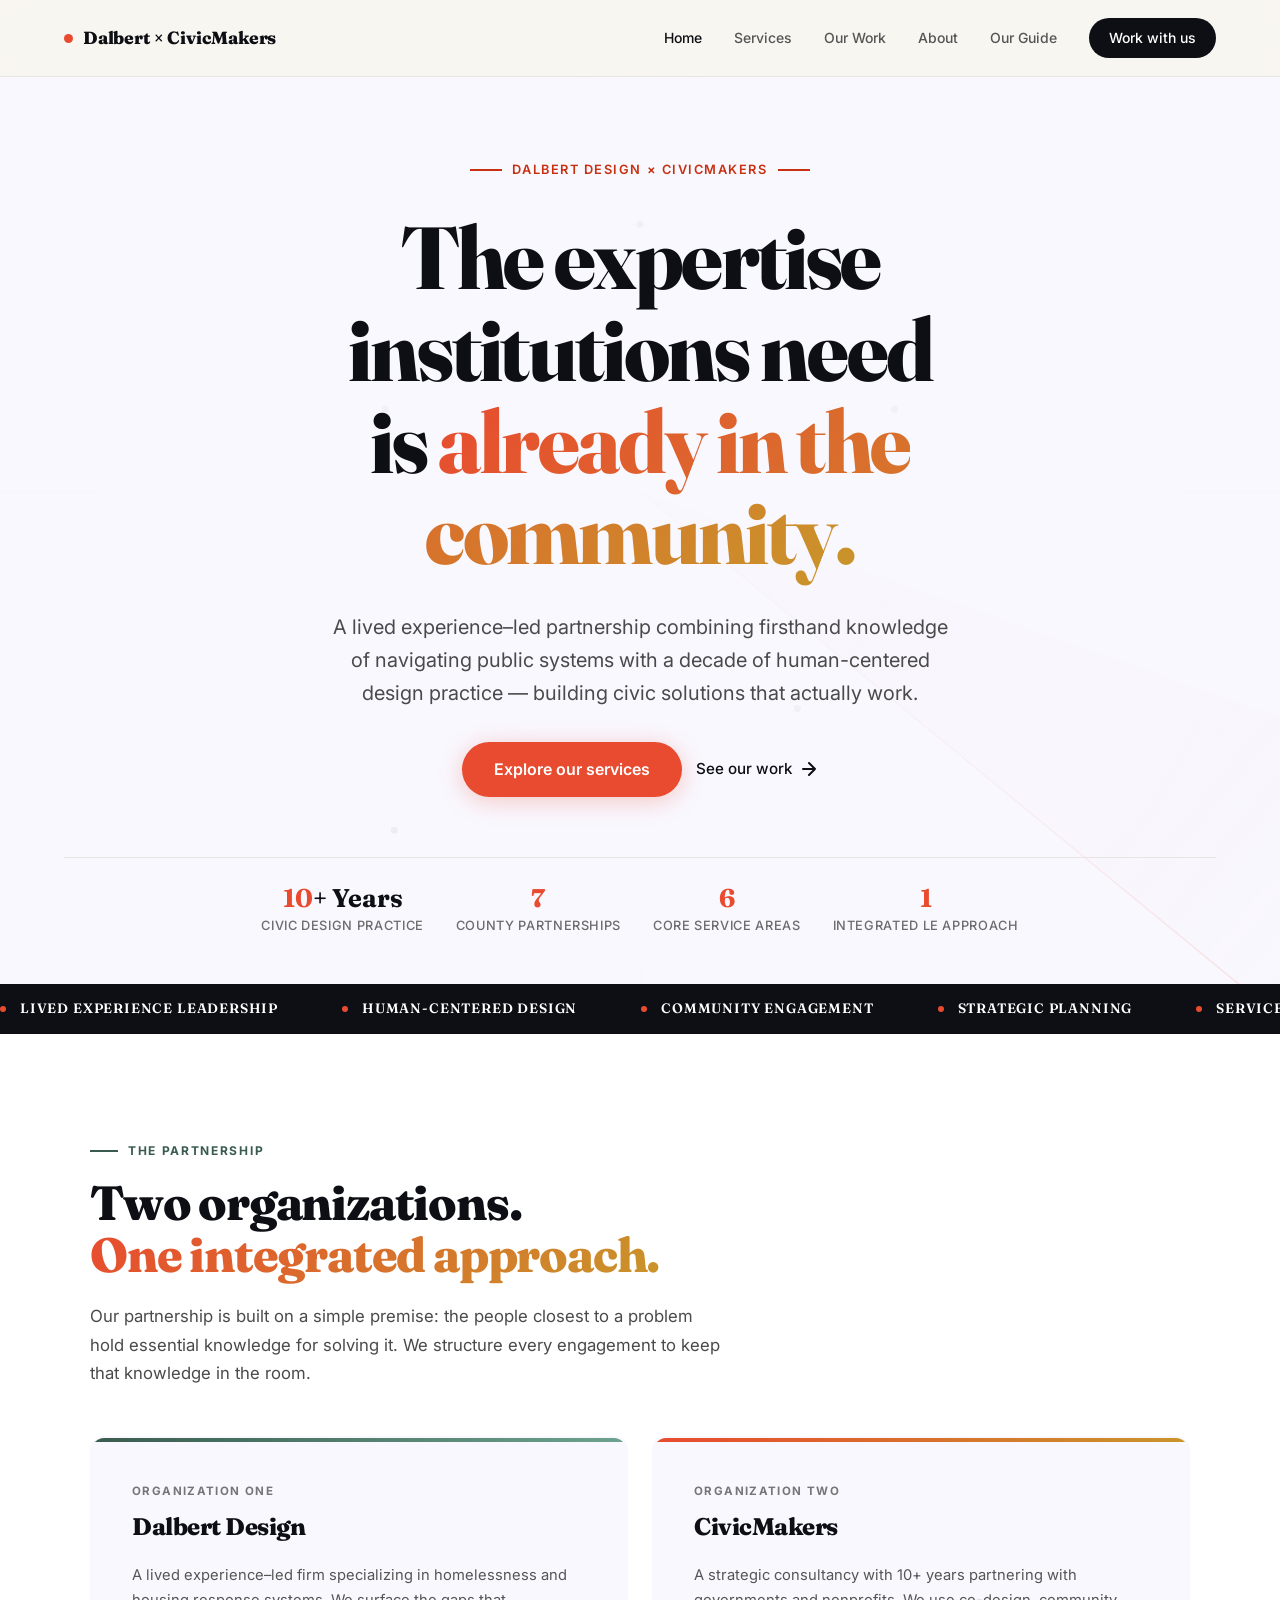
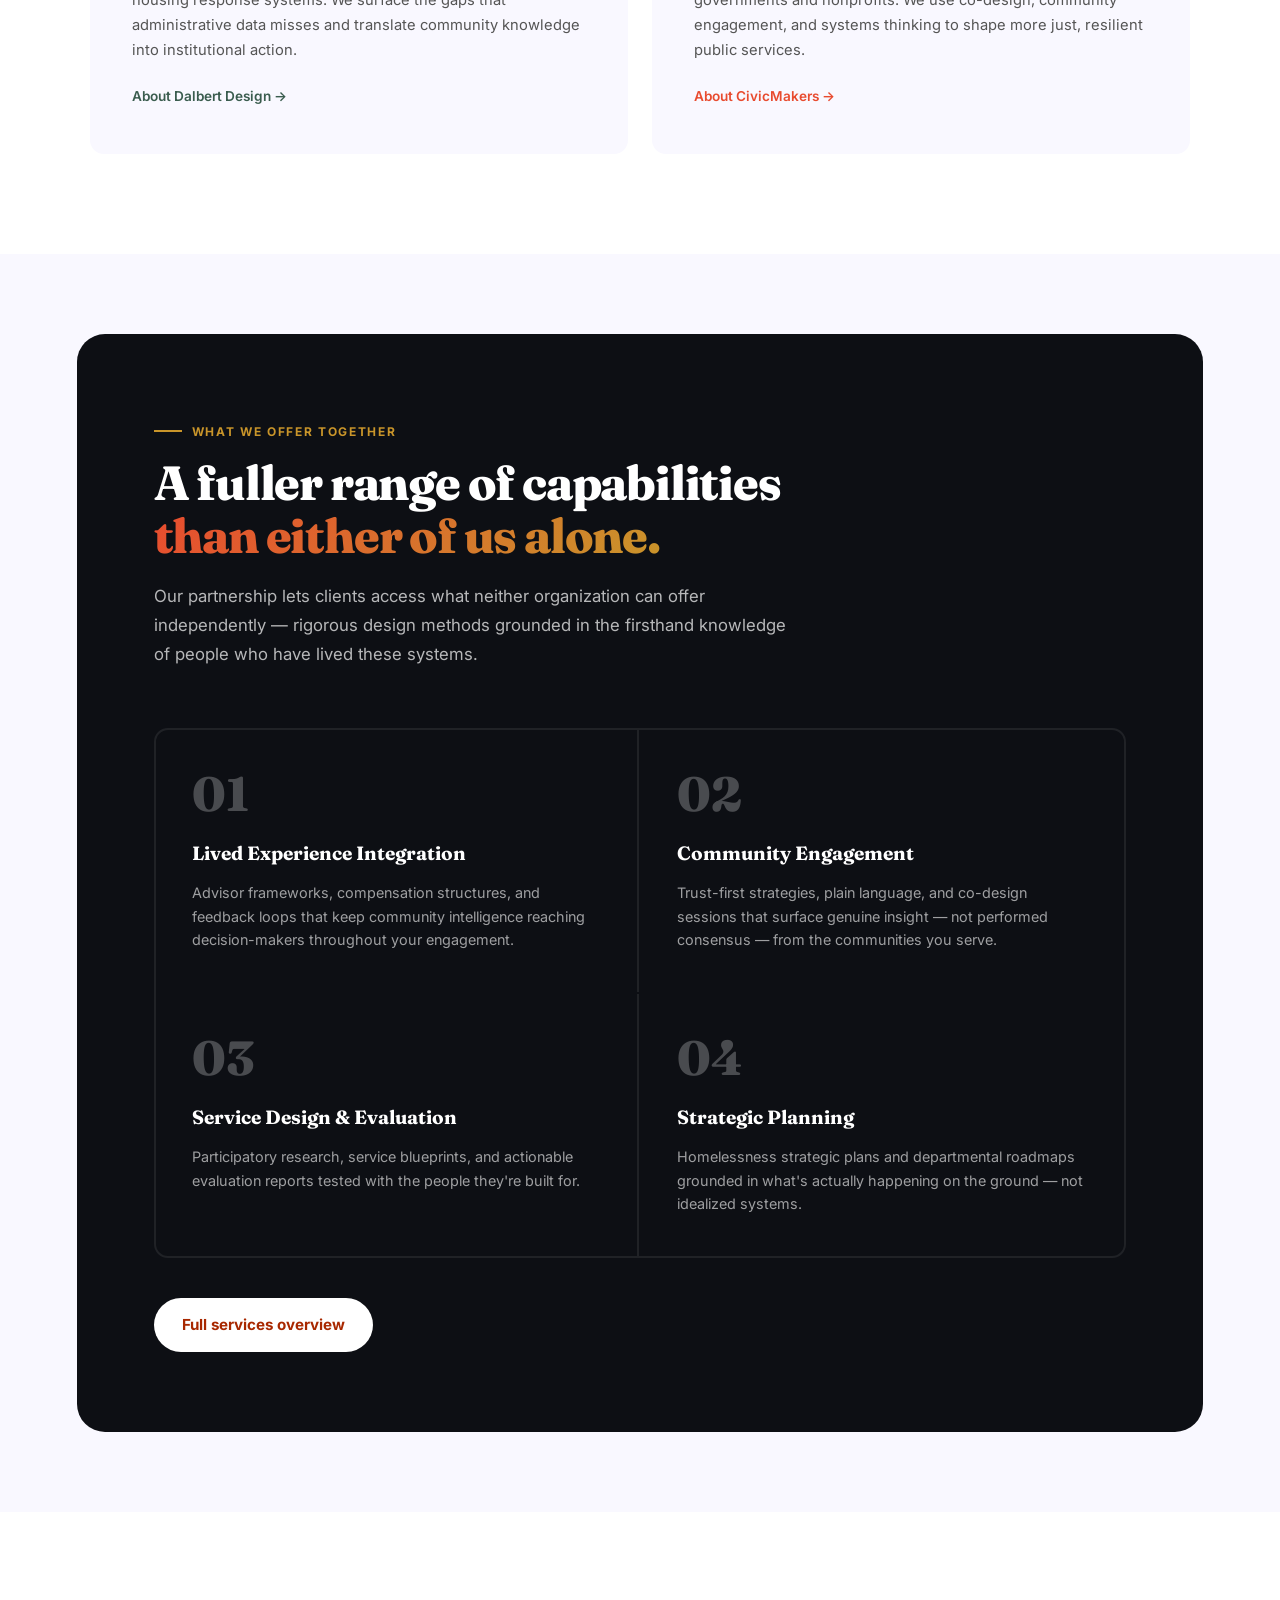
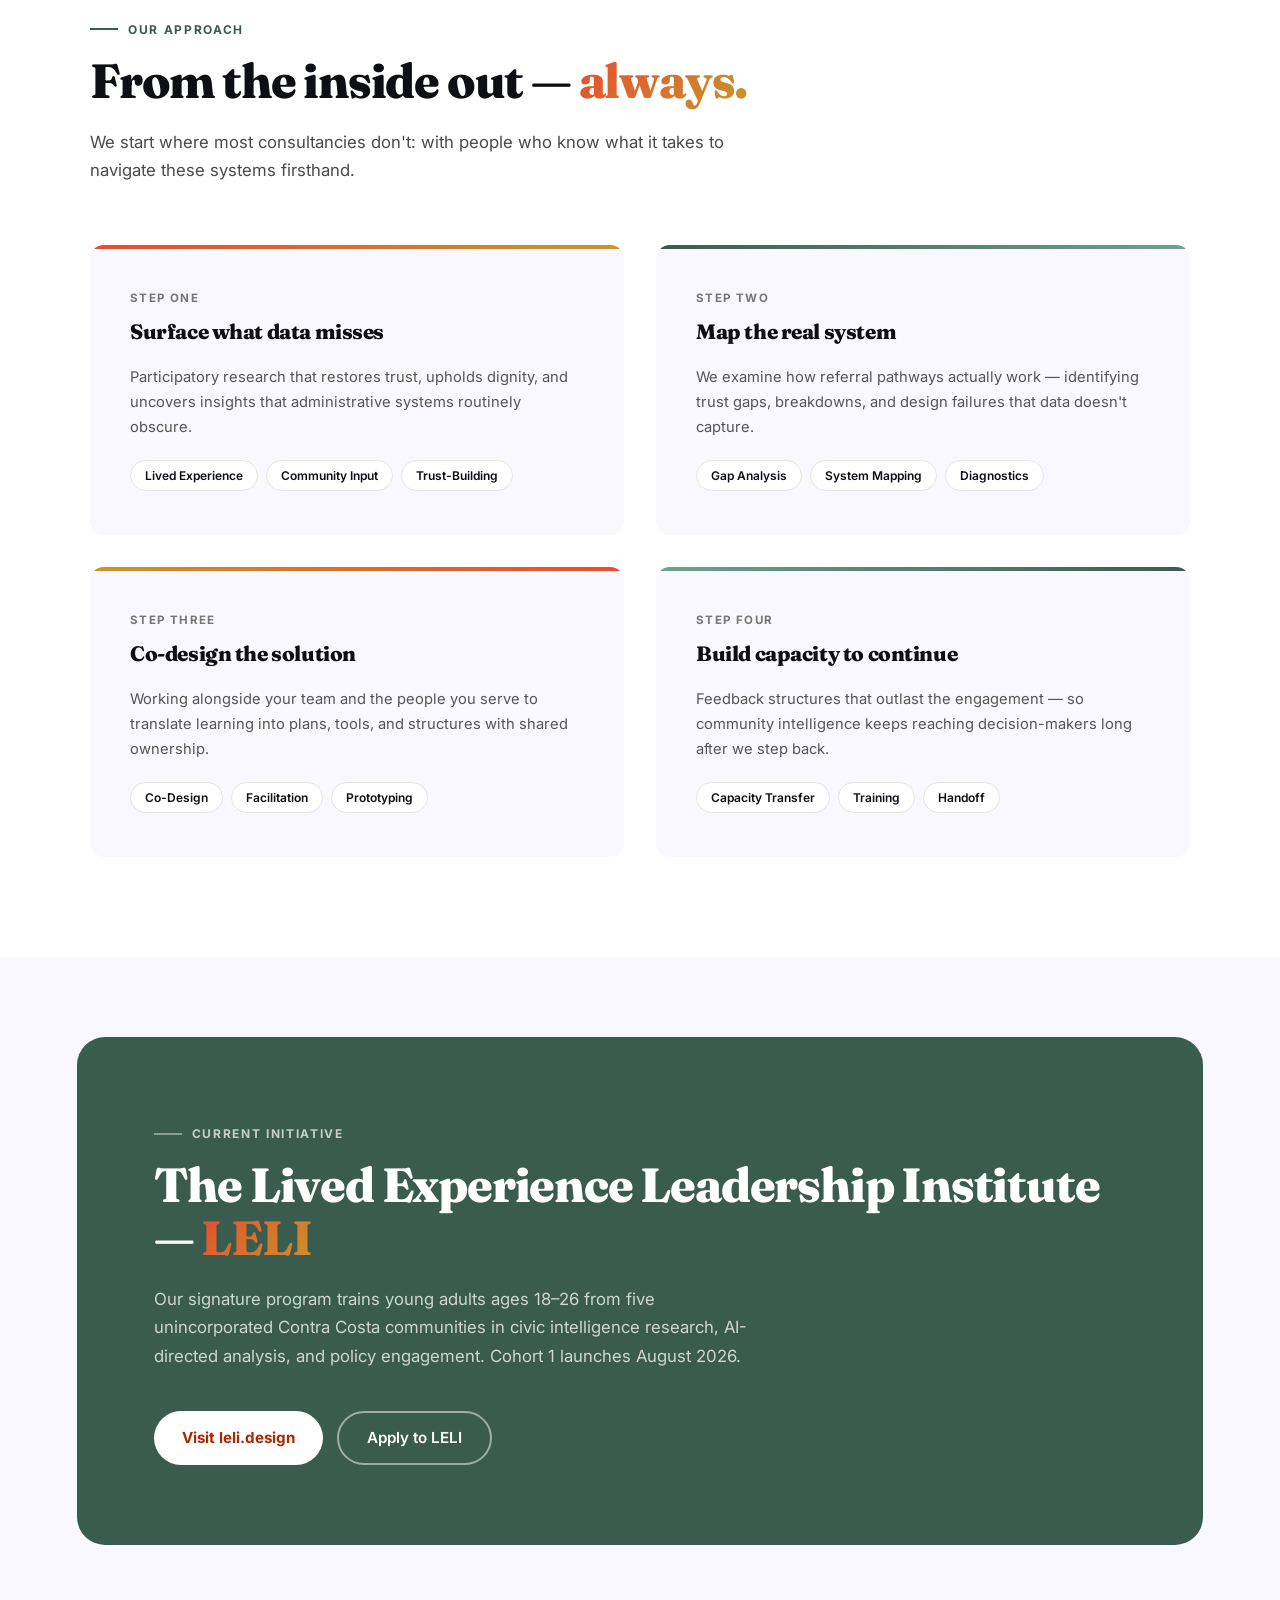
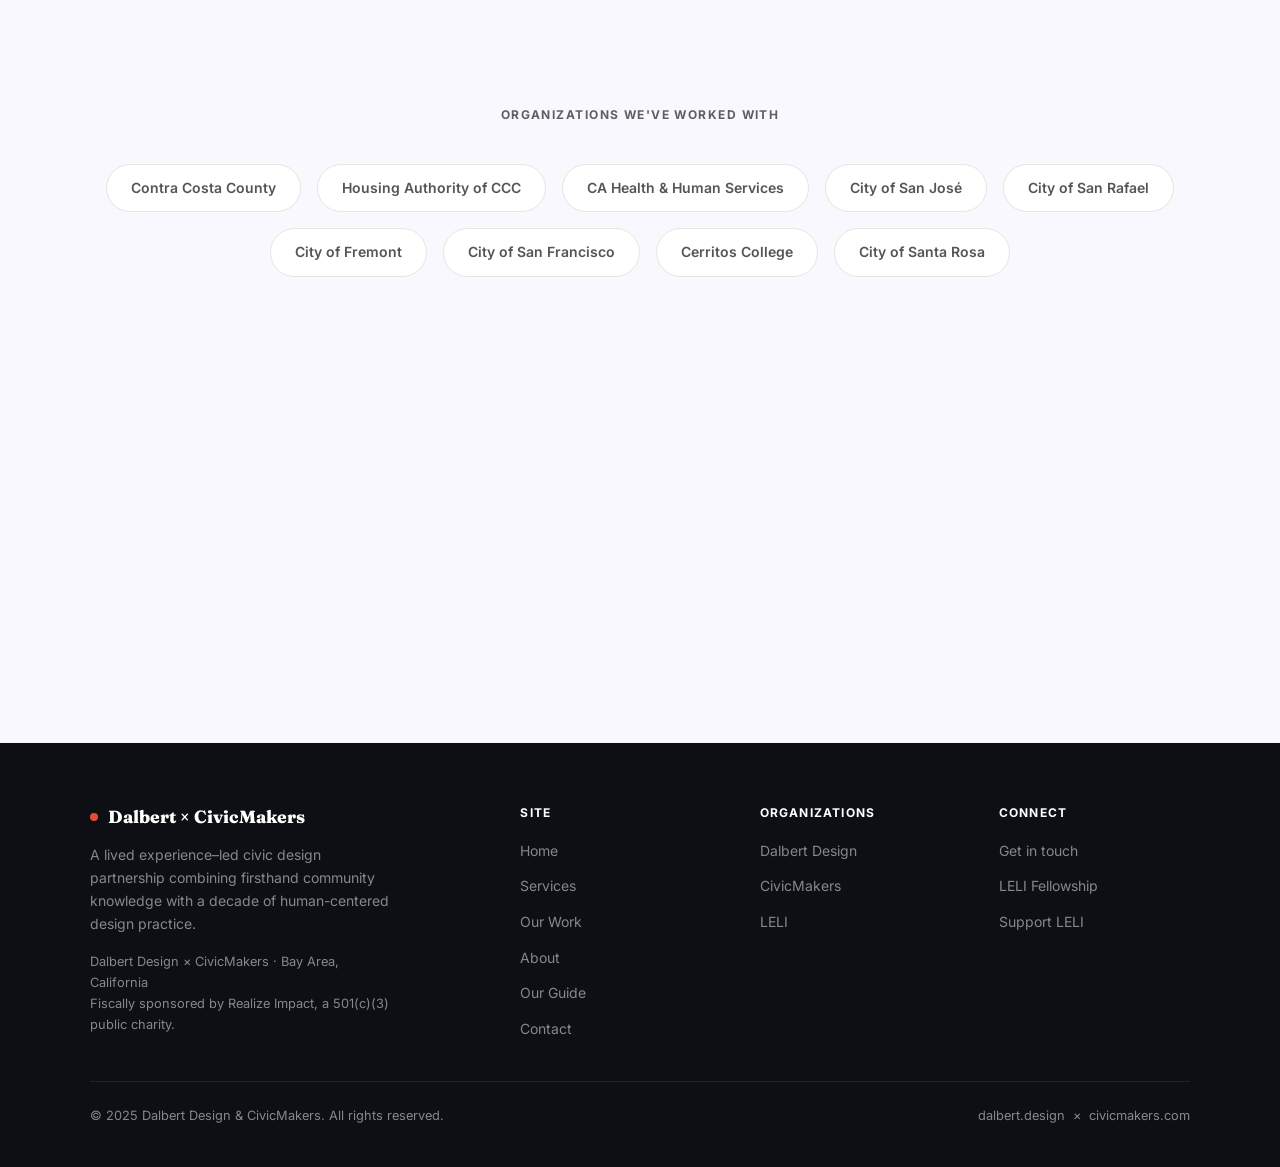
==== commit a0ee1db5: "Add files via upload" ====
--- a/index.html
+++ b/index.html
@@ -8,6 +8,7 @@
   <link rel="preconnect" href="https://fonts.googleapis.com" />
   <link rel="preconnect" href="https://fonts.gstatic.com" crossorigin />
   <link href="https://fonts.googleapis.com/css2?family=Fraunces:ital,opsz,wght@0,9..144,400;0,9..144,600;0,9..144,700;0,9..144,800;0,9..144,900;1,9..144,700&family=Inter:wght@300;400;500;600&display=swap" rel="stylesheet" />
+  <link rel="stylesheet" href="shared.css" />
   <style>
 
     /* ── TOKENS — exact match to leli.design ── */
@@ -165,13 +166,6 @@
     .fade-up.visible { opacity: 1; transform: translateY(0); }
 
     /* PAGE HERO (interior) */
-    .page-hero { background: var(--ink); padding: calc(80px + 5vw) 5vw 8vw; position: relative; overflow: hidden; }
-    .page-hero::after { content: ''; position: absolute; bottom: -1px; left: 0; right: 0; height: 80px; background: var(--paper); clip-path: ellipse(55% 100% at 50% 100%); }
-    .page-hero-inner { max-width: 1100px; margin: 0 auto; position: relative; z-index: 1; }
-    .page-hero .section-eyebrow { color: var(--gold); }
-    .page-hero .section-eyebrow::before { background: var(--gold); }
-    .page-hero .section-title { color: var(--white); }
-    .page-hero .section-body { color: rgba(255,255,255,.65); }
 
     /* RESPONSIVE */
     @media (max-width: 900px) {
--- a/shared.css
+++ b/shared.css
@@ -0,0 +1,404 @@
+/* ── LELI DESIGN SYSTEM — Dalbert × CivicMakers ── */
+:root {
+  --ink:       #0d0f14;
+  --paper:     #f9f8ff;
+  --signal:    #e84b2f;
+  --signal-lt: #fef0ed;
+  --sage:      #3a5c4e;
+  --sage-lt:   #eaf1ee;
+  --gold:      #c9952a;
+  --gold-lt:   #fdf4e3;
+  --mist:      #e8e5de;
+  --white:     #ffffff;
+
+  --font-display: 'Fraunces', Georgia, serif;
+  --font-body:    'Inter', sans-serif;
+
+  --r-sm:   6px;
+  --r-md:   14px;
+  --r-lg:   28px;
+  --r-pill: 999px;
+
+  --max: 1100px;
+  --gutter: 5vw;
+}
+
+*, *::before, *::after { box-sizing: border-box; margin: 0; padding: 0; }
+html { scroll-behavior: smooth; overflow-x: hidden; }
+body {
+  font-family: var(--font-body);
+  background: var(--paper);
+  color: var(--ink);
+  font-size: 16px;
+  line-height: 1.6;
+  overflow-x: hidden;
+}
+img { display: block; max-width: 100%; }
+a { color: inherit; text-decoration: none; }
+
+/* ── NAV ── */
+nav {
+  position: fixed; top: 0; left: 0; right: 0; z-index: 100;
+  display: flex; align-items: center; justify-content: space-between;
+  padding: 18px var(--gutter);
+  background: rgba(249,248,255,0.88);
+  backdrop-filter: blur(14px);
+  -webkit-backdrop-filter: blur(14px);
+  border-bottom: 1px solid var(--mist);
+  transition: box-shadow .3s;
+}
+nav.scrolled { box-shadow: 0 2px 20px rgba(0,0,0,.08); }
+
+.nav-logo {
+  font-family: var(--font-display);
+  font-weight: 800;
+  font-size: 1.05rem;
+  letter-spacing: -.01em;
+  display: flex; align-items: center; gap: 10px;
+}
+.nav-logo-dot {
+  width: 9px; height: 9px;
+  background: var(--signal);
+  border-radius: 50%;
+  animation: pulse-dot 2.4s ease-in-out infinite;
+  flex-shrink: 0;
+}
+@keyframes pulse-dot {
+  0%,100% { opacity: 1; transform: scale(1); }
+  50%      { opacity: .5; transform: scale(.7); }
+}
+
+.nav-links { display: flex; gap: 2rem; align-items: center; }
+.nav-links a { font-size: .875rem; font-weight: 500; color: #555; transition: color .2s; }
+.nav-links a:hover, .nav-links a.active { color: var(--ink); }
+
+.nav-cta {
+  background: var(--ink); color: var(--white) !important;
+  padding: 9px 20px; border-radius: var(--r-pill);
+  font-size: .875rem; font-weight: 600;
+  transition: background .2s, transform .15s;
+}
+.nav-cta:hover { background: var(--signal) !important; transform: translateY(-1px); }
+
+.nav-hamburger {
+  display: none; flex-direction: column; gap: 5px;
+  cursor: pointer; padding: 4px;
+}
+.nav-hamburger span { display: block; width: 24px; height: 2px; background: var(--ink); border-radius: 2px; transition: .3s; }
+
+/* ── MOBILE DRAWER ── */
+.nav-drawer {
+  display: none;
+  position: fixed; inset: 0; z-index: 99;
+}
+.nav-drawer.open { display: block; }
+.nav-drawer-overlay {
+  position: absolute; inset: 0;
+  background: rgba(13,15,20,.55);
+  backdrop-filter: blur(4px);
+  -webkit-backdrop-filter: blur(4px);
+}
+.nav-drawer-panel {
+  position: absolute; top: 0; right: 0; bottom: 0;
+  width: min(320px, 85vw);
+  background: var(--ink);
+  padding: 24px 0 40px;
+  display: flex; flex-direction: column;
+  overflow-y: auto;
+  box-shadow: -8px 0 40px rgba(0,0,0,.3);
+  transform: translateX(100%);
+  transition: transform .3s cubic-bezier(.4,0,.2,1);
+}
+.nav-drawer.open .nav-drawer-panel { transform: translateX(0); }
+.nav-drawer-close {
+  display: flex; align-items: center; justify-content: space-between;
+  padding: 0 24px 24px;
+  border-bottom: 1px solid rgba(255,255,255,.1);
+  margin-bottom: 8px;
+}
+.nav-drawer-logo {
+  font-family: var(--font-display); font-weight: 800; font-size: 1.05rem;
+  color: var(--white); display: flex; align-items: center; gap: 10px;
+}
+.nav-drawer-logo-dot { width: 8px; height: 8px; background: var(--signal); border-radius: 50%; }
+.nav-drawer-x {
+  width: 36px; height: 36px; border-radius: 50%;
+  background: rgba(255,255,255,.08); border: none; cursor: pointer;
+  display: flex; align-items: center; justify-content: center;
+  transition: background .2s;
+}
+.nav-drawer-x:hover { background: rgba(255,255,255,.16); }
+.nav-drawer-x svg { width: 16px; height: 16px; color: var(--white); }
+.nav-drawer-links { display: flex; flex-direction: column; padding: 8px 0; flex: 1; }
+.nav-drawer-links a {
+  padding: 14px 24px;
+  font-size: 1rem; font-weight: 600; color: rgba(255,255,255,.75);
+  border-left: 3px solid transparent;
+  transition: color .2s, border-color .2s, background .2s;
+}
+.nav-drawer-links a:hover { color: var(--white); background: rgba(255,255,255,.05); border-left-color: rgba(255,255,255,.2); }
+.nav-drawer-links a.active { color: var(--white); border-left-color: var(--signal); background: rgba(232,75,47,.1); }
+.nav-drawer-cta { margin: 16px 24px 0; }
+.nav-drawer-cta a {
+  display: block; background: var(--signal); color: var(--white) !important;
+  padding: 14px 24px; border-radius: var(--r-pill);
+  font-size: .95rem; font-weight: 700; text-align: center;
+  transition: background .2s; border-left: none !important;
+}
+.nav-drawer-cta a:hover { background: #c73010; }
+
+/* ── SECTION BASE ── */
+section { padding: 100px var(--gutter); }
+.section-inner { max-width: var(--max); margin: 0 auto; }
+
+.section-eyebrow {
+  display: inline-flex; align-items: center; gap: 10px;
+  font-size: .75rem; font-weight: 700; letter-spacing: .14em;
+  text-transform: uppercase; color: var(--sage); margin-bottom: 16px;
+}
+.section-eyebrow::before { content: ''; width: 28px; height: 2px; background: var(--sage); flex-shrink: 0; }
+.section-eyebrow.signal { color: var(--signal); }
+.section-eyebrow.signal::before { background: var(--signal); }
+.section-eyebrow.gold { color: var(--gold); }
+.section-eyebrow.gold::before { background: var(--gold); }
+.section-eyebrow.white { color: rgba(255,255,255,.7); }
+.section-eyebrow.white::before { background: rgba(255,255,255,.4); }
+
+.section-title {
+  font-family: var(--font-display);
+  font-weight: 800;
+  font-size: clamp(1.6rem, 4vw, 3rem);
+  line-height: 1.1;
+  letter-spacing: -.025em;
+  margin-bottom: 20px;
+}
+.section-title em {
+  font-style: normal;
+  background: linear-gradient(135deg, var(--signal) 0%, var(--gold) 100%);
+  -webkit-background-clip: text;
+  -webkit-text-fill-color: transparent;
+  background-clip: text;
+}
+.section-body {
+  font-size: 1.05rem; color: #4a4a4a; line-height: 1.7;
+  max-width: 640px;
+}
+
+/* ── BUTTONS ── */
+.btn-primary {
+  display: inline-block;
+  background: var(--signal); color: var(--white);
+  padding: 15px 32px; border-radius: var(--r-pill);
+  font-size: 1rem; font-weight: 600;
+  transition: transform .15s, box-shadow .15s;
+  box-shadow: 0 4px 24px rgba(232,75,47,.28);
+}
+.btn-primary:hover { transform: translateY(-2px); box-shadow: 0 8px 32px rgba(232,75,47,.38); }
+
+.btn-secondary {
+  display: inline-flex; align-items: center; gap: 8px;
+  font-size: .95rem; font-weight: 500; color: var(--ink);
+  transition: gap .2s;
+}
+.btn-secondary:hover { gap: 12px; }
+
+.btn-dark {
+  display: inline-block;
+  background: var(--ink); color: var(--white);
+  padding: 14px 30px; border-radius: var(--r-pill);
+  font-size: .95rem; font-weight: 600;
+  transition: background .2s, transform .15s;
+}
+.btn-dark:hover { background: var(--sage); transform: translateY(-1px); }
+
+.btn-white {
+  display: inline-block;
+  background: var(--white); color: #a82800;
+  padding: 15px 28px; border-radius: var(--r-pill);
+  font-size: .95rem; font-weight: 700; text-align: center;
+  transition: transform .15s, box-shadow .15s;
+  white-space: nowrap;
+}
+.btn-white:hover { transform: translateY(-2px); box-shadow: 0 8px 28px rgba(0,0,0,.15); }
+
+.btn-ghost-white {
+  display: inline-block;
+  border: 2px solid rgba(255,255,255,.5); color: var(--white);
+  padding: 13px 28px; border-radius: var(--r-pill);
+  font-size: .95rem; font-weight: 600; text-align: center;
+  transition: border-color .15s, background .15s;
+}
+.btn-ghost-white:hover { border-color: var(--white); background: rgba(255,255,255,.12); }
+
+.btn-outline-sage {
+  display: inline-block;
+  border: 2px solid var(--sage); color: var(--sage);
+  padding: 13px 28px; border-radius: var(--r-pill);
+  font-size: .95rem; font-weight: 600;
+  transition: background .2s, color .2s;
+}
+.btn-outline-sage:hover { background: var(--sage); color: var(--white); }
+
+/* ── PAGE HERO (interior pages) ── */
+.page-hero {
+  background: var(--ink);
+  padding: calc(80px + 5vw) 5vw clamp(7rem,12vw,9rem);
+  position: relative;
+  overflow: hidden;
+}
+.page-hero::after {
+  content: '';
+  position: absolute; bottom: -1px; left: 0; right: 0;
+  height: 80px;
+  background: var(--paper);
+  clip-path: ellipse(55% 100% at 50% 100%);
+}
+@media (max-width: 640px) {
+  .page-hero { padding-bottom: calc(80px + 2rem); }
+}
+.page-hero-inner { max-width: 1100px; margin: 0 auto; position: relative; z-index: 1; }
+.page-hero .section-eyebrow { color: var(--gold); }
+.page-hero .section-eyebrow::before { background: var(--gold); }
+.page-hero .section-title { color: var(--white); }
+.page-hero .section-body { color: rgba(255,255,255,.65); }
+.page-hero-bg { position:absolute;right:0;top:50%;transform:translateY(-50%);font-family:var(--font-display);font-weight:800;font-size:clamp(6rem,18vw,14rem);color:rgba(255,255,255,.04);line-height:1;pointer-events:none;white-space:nowrap;letter-spacing:-.04em; }
+
+/* ── DARK BAND ── */
+.band-dark {
+  background: var(--ink); color: var(--white);
+  border-radius: var(--r-lg);
+  margin: 0 3vw;
+  padding: 80px 6vw;
+}
+@media (max-width: 640px) { .band-dark { margin: 0; border-radius: 0; padding: 56px var(--gutter); } }
+.band-dark .section-title { color: var(--white); }
+.band-dark .section-body { color: rgba(255,255,255,.7); }
+
+/* ── SAGE BAND ── */
+.band-sage {
+  background: var(--sage); color: var(--white);
+  border-radius: var(--r-lg);
+  margin: 0 3vw;
+  padding: 80px 6vw;
+}
+@media (max-width: 640px) { .band-sage { margin: 0; border-radius: 0; padding: 56px var(--gutter); } }
+.band-sage .section-title { color: var(--white); }
+.band-sage .section-body { color: rgba(255,255,255,.75); }
+
+/* ── CTA BAND ── */
+.cta-band {
+  background: linear-gradient(135deg, #c03220 0%, #8f1f0f 100%);
+  color: var(--white);
+  border-radius: var(--r-lg);
+  margin: 0 3vw 80px;
+  padding: 72px 8vw;
+  display: grid;
+  grid-template-columns: 1fr auto;
+  gap: 40px; align-items: center;
+}
+.cta-band h2 {
+  font-family: var(--font-display);
+  font-size: clamp(1.4rem, 3.5vw, 2.8rem);
+  font-weight: 800; line-height: 1.1; letter-spacing: -.025em;
+}
+.cta-band p { font-size: 1rem; color: rgba(255,255,255,.9); margin-top: 12px; max-width: 500px; }
+.cta-band-actions { display: flex; flex-direction: column; gap: 12px; flex-shrink: 0; }
+@media (max-width: 900px) { .cta-band { grid-template-columns: 1fr; } }
+@media (max-width: 640px) { .cta-band { margin: 0 0 48px; border-radius: 0; padding: 52px var(--gutter); } }
+
+/* ── TICKER ── */
+.ticker {
+  background: var(--ink); color: var(--white);
+  padding: 14px 0; overflow: hidden;
+  display: flex; width: 100%;
+}
+.ticker-track {
+  display: flex; gap: 64px;
+  white-space: nowrap;
+  animation: ticker-scroll 32s linear infinite;
+}
+.ticker-item {
+  display: flex; align-items: center; gap: 14px;
+  font-family: var(--font-display);
+  font-size: .85rem; font-weight: 600; letter-spacing: .06em;
+  text-transform: uppercase; flex-shrink: 0;
+}
+.ticker-dot { width: 6px; height: 6px; background: var(--signal); border-radius: 50%; flex-shrink: 0; }
+@keyframes ticker-scroll { from { transform: translateX(0); } to { transform: translateX(-50%); } }
+
+/* ── TAGS ── */
+.tag {
+  display: inline-block;
+  padding: 5px 14px; border-radius: var(--r-pill);
+  font-size: .75rem; font-weight: 600;
+  background: var(--white); border: 1px solid var(--mist);
+}
+.tag-signal { background: var(--signal-lt); color: var(--signal); border-color: transparent; }
+.tag-sage   { background: var(--sage-lt);   color: var(--sage);   border-color: transparent; }
+.tag-gold   { background: var(--gold-lt);   color: var(--gold);   border-color: transparent; }
+
+/* ── PARTNER BADGES ── */
+.partner-badge {
+  background: var(--white);
+  border: 1.5px solid var(--mist);
+  border-radius: var(--r-pill);
+  padding: 12px 24px;
+  font-size: .875rem; font-weight: 600; color: #555;
+  transition: border-color .2s, color .2s;
+}
+.partner-badge:hover { border-color: var(--sage); color: var(--sage); }
+
+/* ── FOOTER ── */
+footer {
+  background: var(--ink); color: rgba(255,255,255,.5);
+  padding: 60px var(--gutter) 40px;
+}
+.footer-inner {
+  max-width: var(--max); margin: 0 auto;
+  display: grid; grid-template-columns: 2fr 1fr 1fr 1fr; gap: 48px;
+}
+.footer-brand h3 {
+  font-family: var(--font-display);
+  font-size: 1.1rem; font-weight: 800; color: var(--white); margin-bottom: 12px;
+  display: flex; align-items: center; gap: 10px;
+}
+.footer-brand-dot { width: 8px; height: 8px; background: var(--signal); border-radius: 50%; flex-shrink: 0; }
+.footer-brand p { font-size: .875rem; line-height: 1.65; max-width: 300px; }
+.footer-col h4 {
+  font-size: .75rem; font-weight: 700; letter-spacing: .1em;
+  text-transform: uppercase; color: var(--white); margin-bottom: 16px;
+}
+.footer-col ul { list-style: none; display: flex; flex-direction: column; gap: 10px; }
+.footer-col a { font-size: .875rem; transition: color .2s; }
+.footer-col a:hover { color: var(--white); }
+.footer-bottom {
+  max-width: var(--max); margin: 40px auto 0;
+  padding-top: 24px; border-top: 1px solid rgba(255,255,255,.08);
+  display: flex; justify-content: space-between; align-items: center; flex-wrap: wrap; gap: 12px;
+  font-size: .8rem;
+}
+.footer-bottom a:hover { color: var(--white); }
+
+/* ── FADE-UP ANIMATION ── */
+.fade-up {
+  opacity: 0; transform: translateY(28px);
+  transition: opacity .6s ease, transform .6s ease;
+}
+.fade-up.visible { opacity: 1; transform: translateY(0); }
+
+/* ── RESPONSIVE ── */
+@media (max-width: 900px) {
+  .footer-inner { grid-template-columns: 1fr 1fr; }
+}
+@media (max-width: 640px) {
+  nav { padding: 14px var(--gutter); }
+  .nav-links { display: none; }
+  .nav-hamburger { display: flex; }
+  .footer-inner { grid-template-columns: 1fr; }
+  section { padding: 72px var(--gutter); }
+}
+@media (prefers-reduced-motion: reduce) {
+  .ticker-track { animation: none; }
+  .nav-logo-dot { animation: none; }
+  .fade-up { transition: none; opacity: 1; transform: none; }
+}
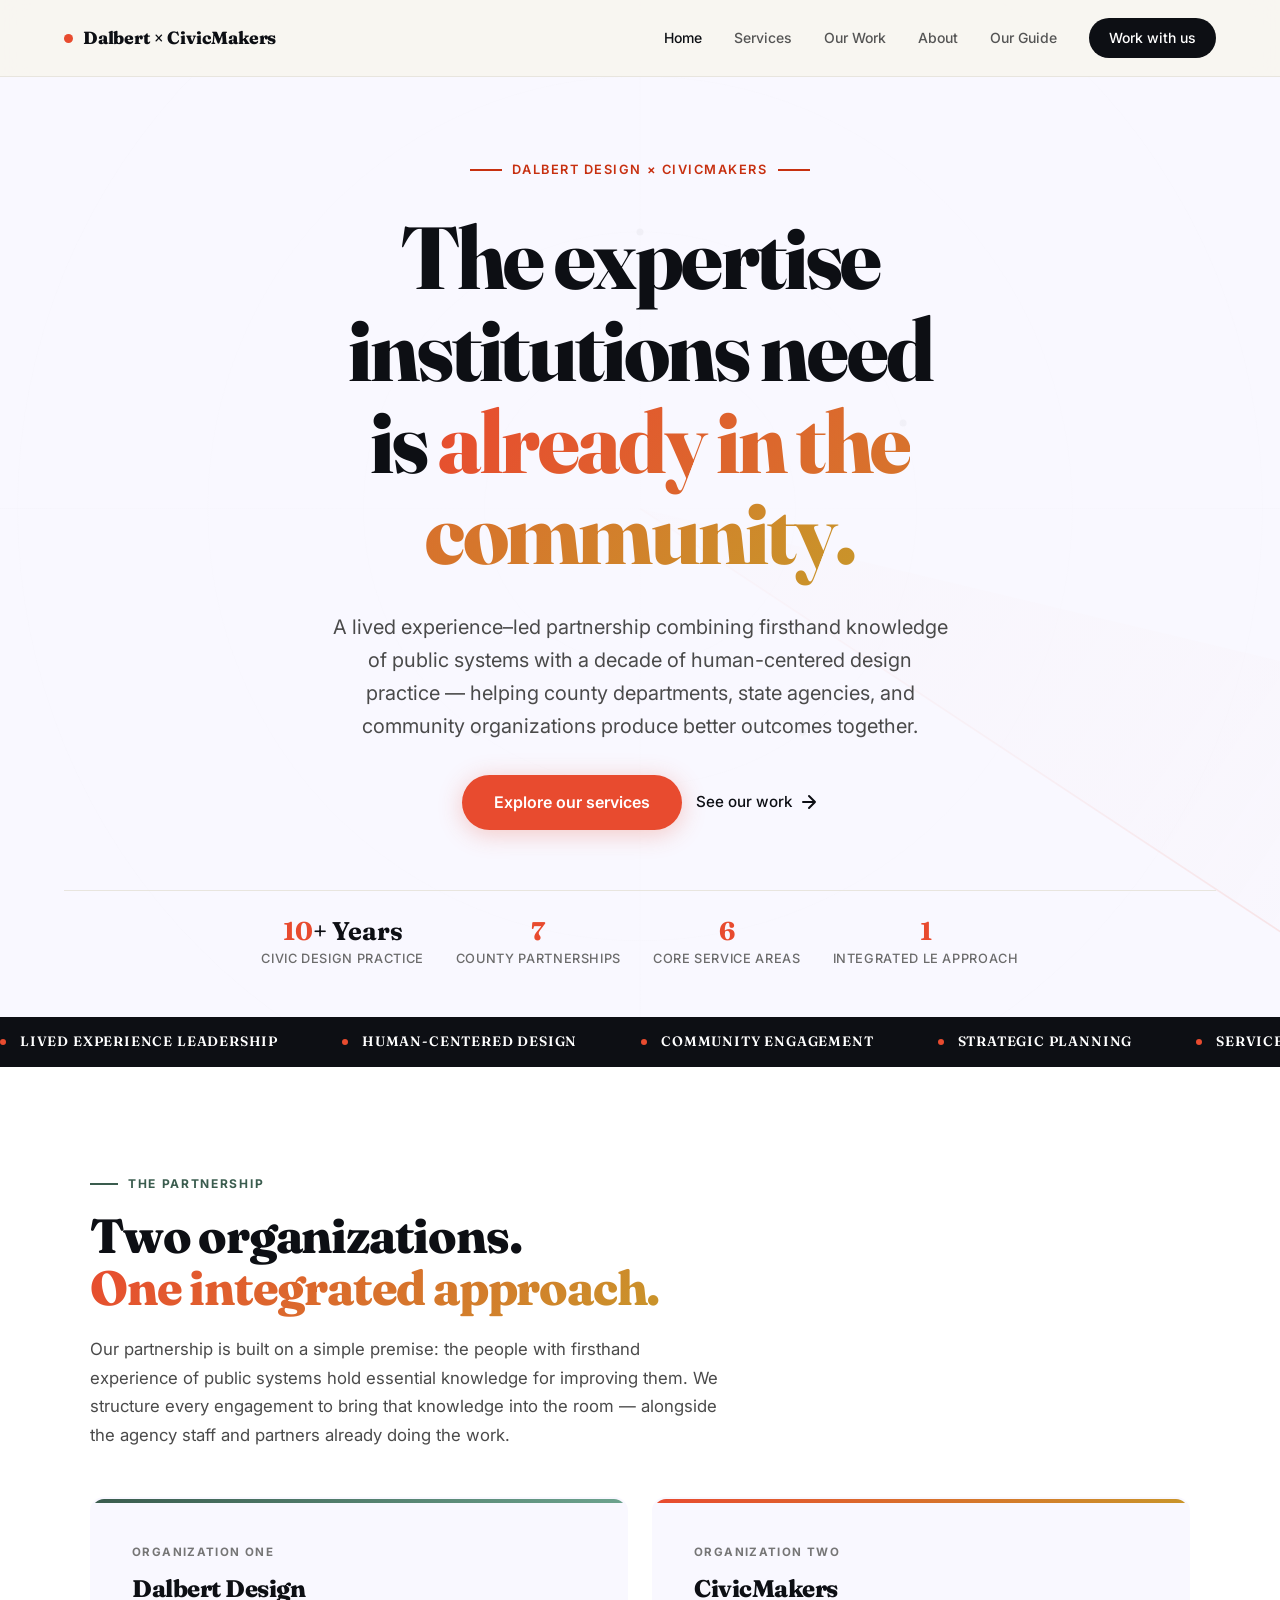
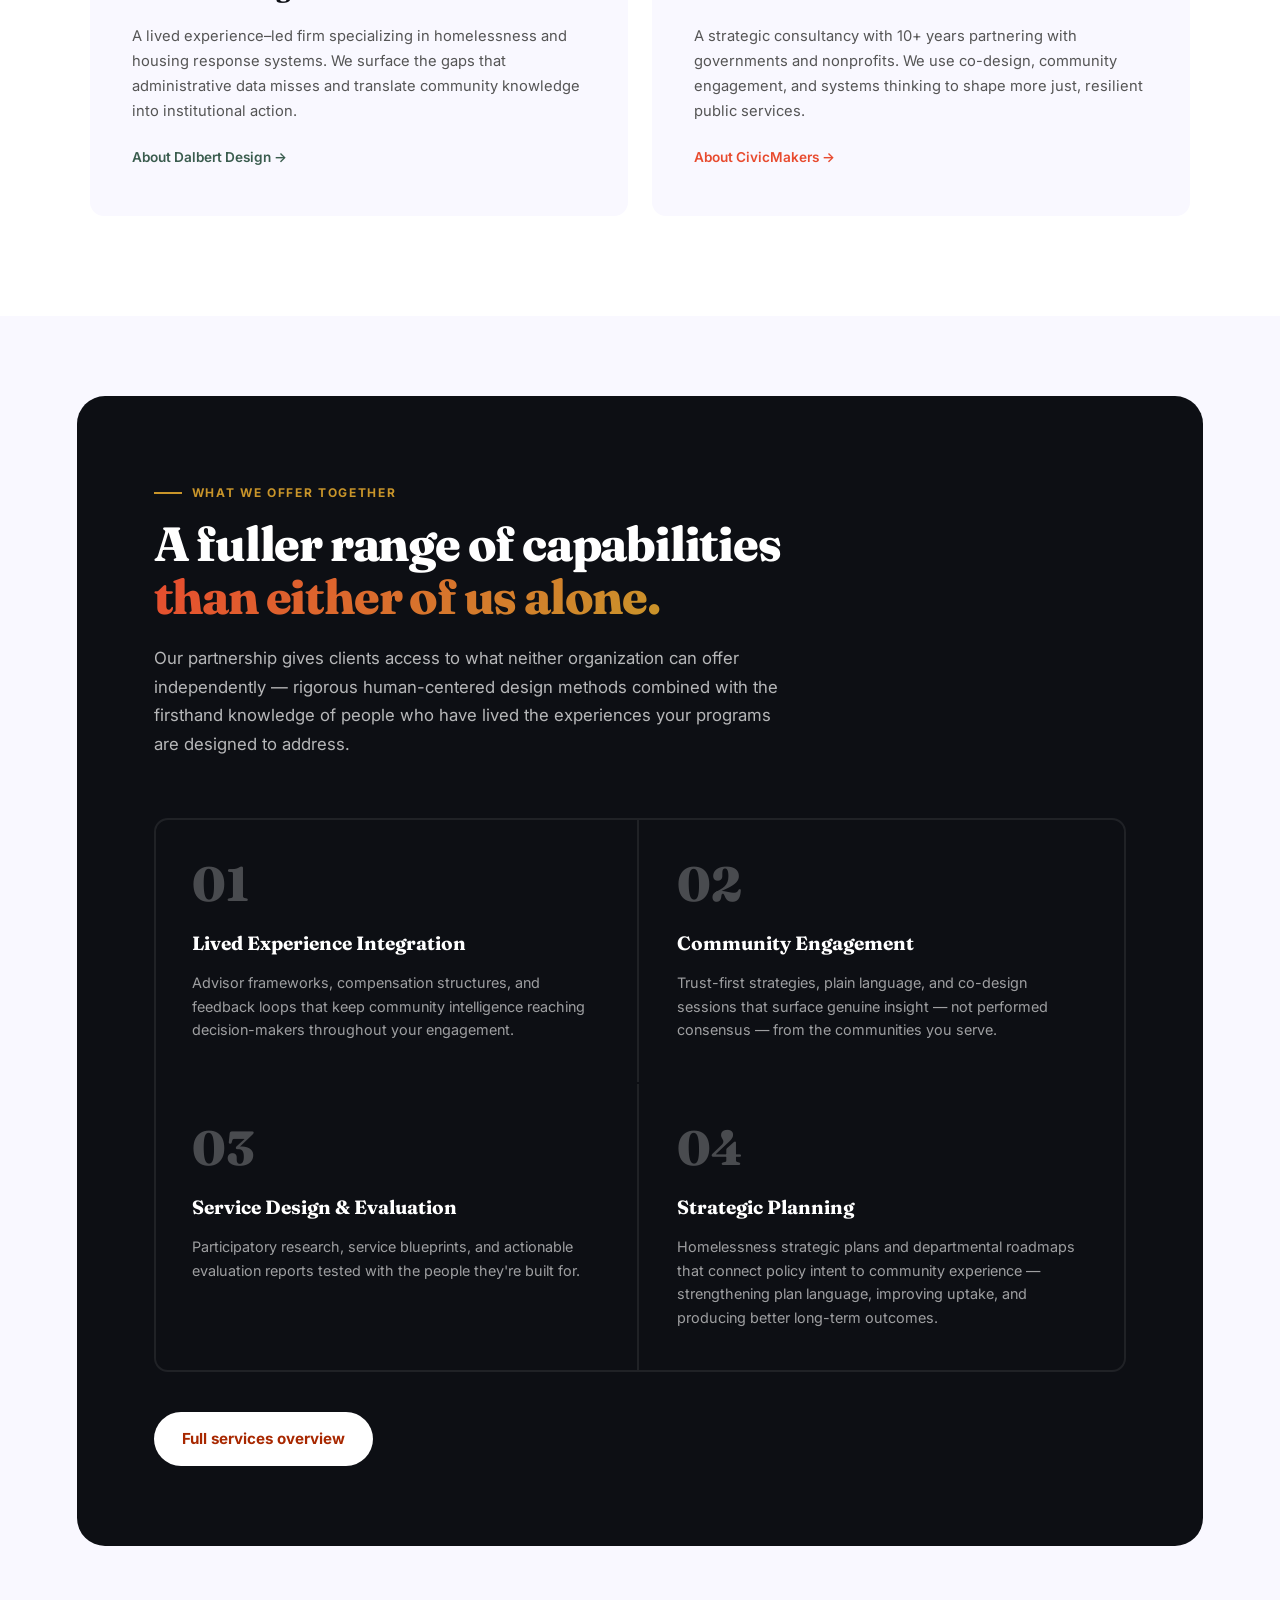
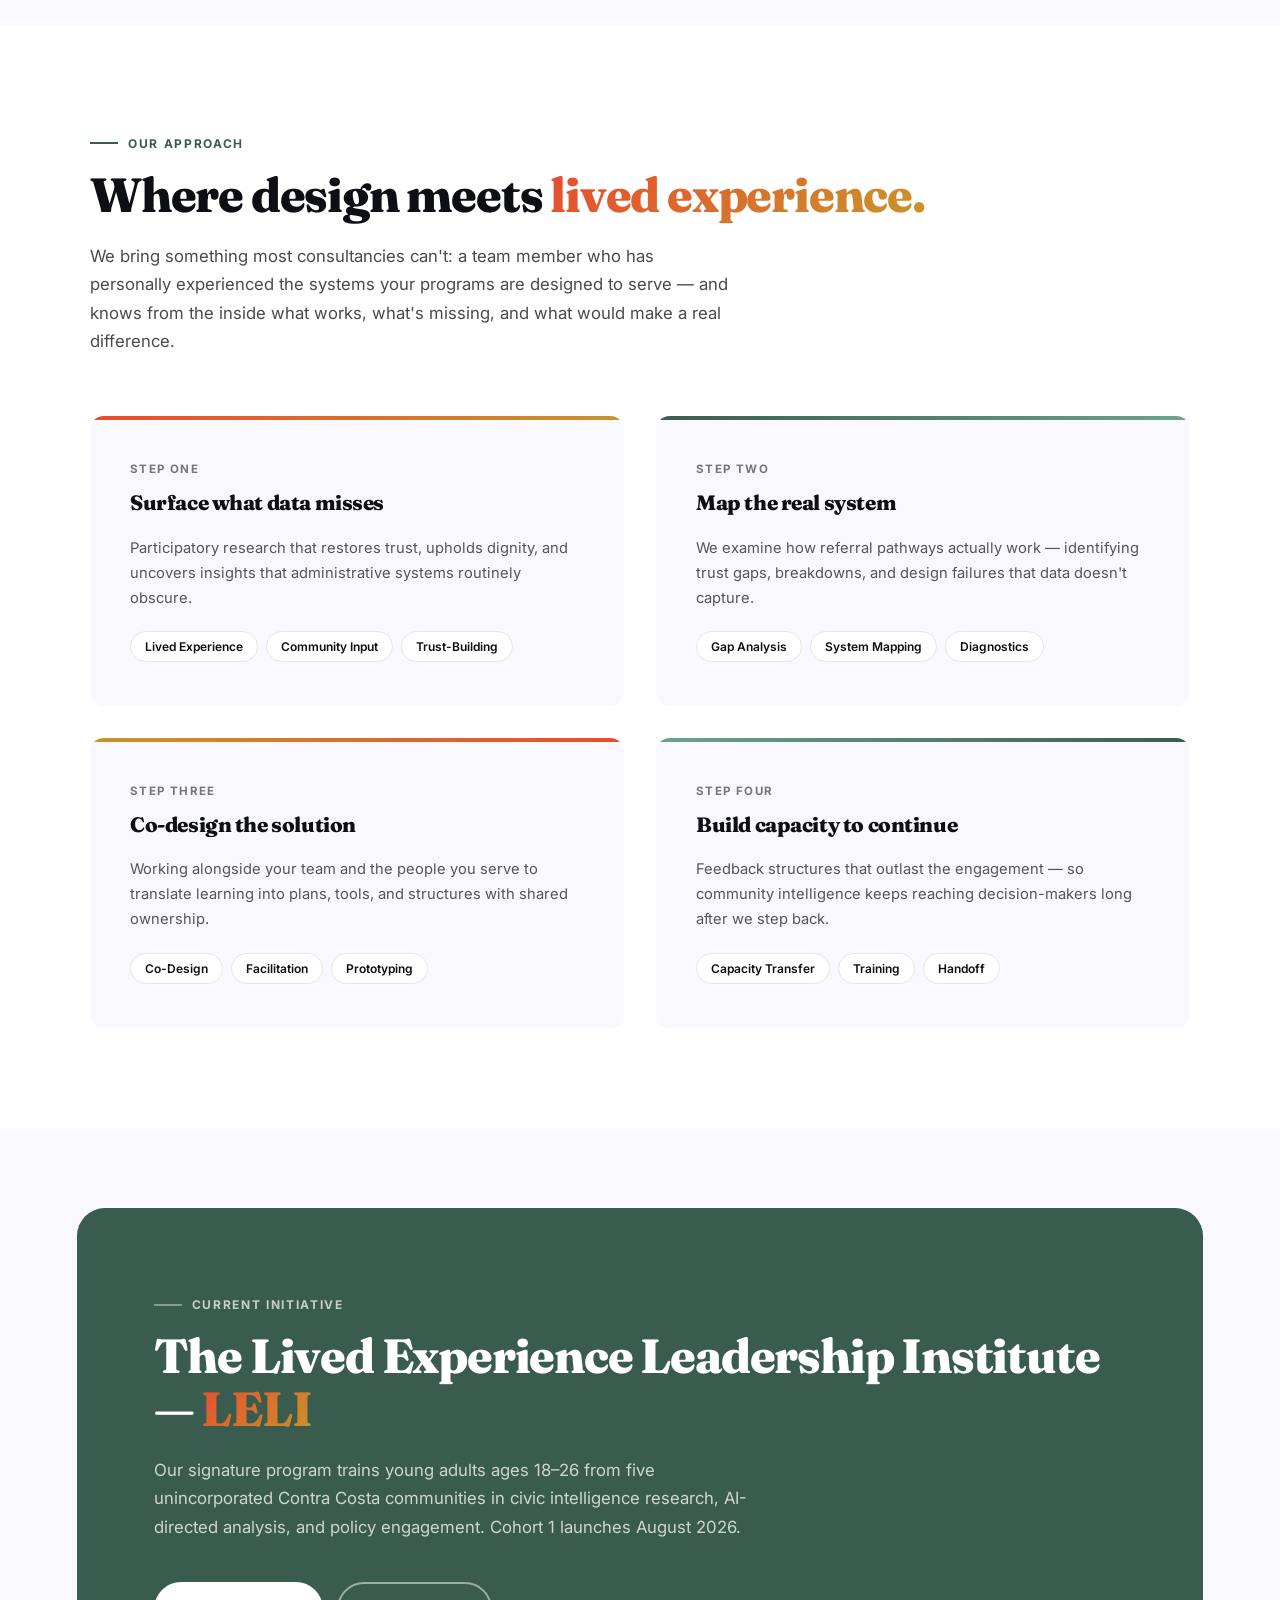
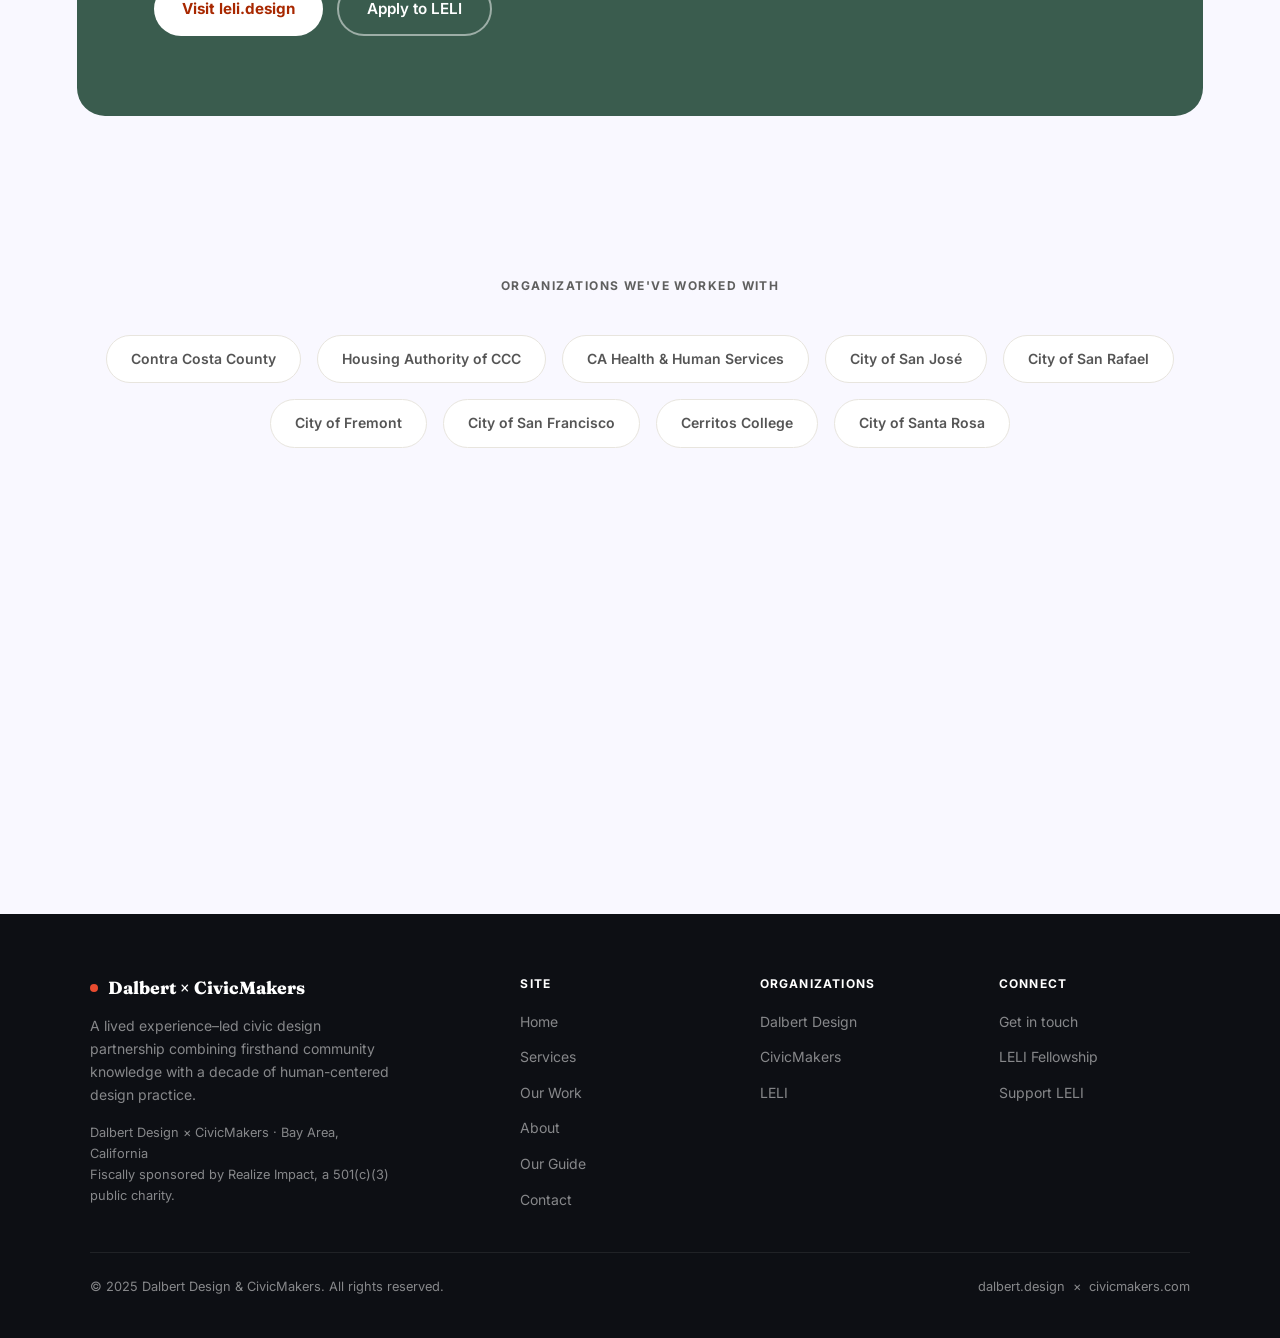
==== commit caabaf21: "Add files via upload" ====
--- a/index.html
+++ b/index.html
@@ -287,7 +287,7 @@
     <h1 class="hero-headline">
       The expertise<br>institutions need<br>is <em>already in the community.</em>
     </h1>
-    <p class="hero-sub">A lived experience–led partnership combining firsthand knowledge of navigating public systems with a decade of human-centered design practice — building civic solutions that actually work.</p>
+    <p class="hero-sub">A lived experience–led partnership combining firsthand knowledge of public systems with a decade of human-centered design practice — helping county departments, state agencies, and community organizations produce better outcomes together.</p>
     <div class="hero-actions">
       <a href="services.html" class="btn-primary">Explore our services</a>
       <a href="work.html" class="btn-secondary">See our work <svg viewBox="0 0 18 18" fill="none" stroke="currentColor" stroke-width="2" stroke-linecap="round" stroke-linejoin="round" width="18" height="18"><path d="M3 9h12M9 3l6 6-6 6"/></svg></a>
@@ -327,7 +327,7 @@
   <div style="max-width:1100px;margin:0 auto;">
     <div class="section-eyebrow fade-up">The partnership</div>
     <h2 class="section-title fade-up">Two organizations.<br><em>One integrated approach.</em></h2>
-    <p class="section-body fade-up">Our partnership is built on a simple premise: the people closest to a problem hold essential knowledge for solving it. We structure every engagement to keep that knowledge in the room.</p>
+    <p class="section-body fade-up">Our partnership is built on a simple premise: the people with firsthand experience of public systems hold essential knowledge for improving them. We structure every engagement to bring that knowledge into the room — alongside the agency staff and partners already doing the work.</p>
     <div class="org-grid">
       <div class="org-card dalbert fade-up">
         <div class="org-label">Organization one</div>
@@ -350,12 +350,12 @@
   <div class="band-dark fade-up">
     <div class="section-eyebrow gold">What we offer together</div>
     <h2 class="section-title">A fuller range of capabilities<br><em>than either of us alone.</em></h2>
-    <p class="section-body">Our partnership lets clients access what neither organization can offer independently — rigorous design methods grounded in the firsthand knowledge of people who have lived these systems.</p>
+    <p class="section-body">Our partnership gives clients access to what neither organization can offer independently — rigorous human-centered design methods combined with the firsthand knowledge of people who have lived the experiences your programs are designed to address.</p>
     <div class="what-grid">
       <div class="what-card"><div class="what-card-num">01</div><h3>Lived Experience Integration</h3><p>Advisor frameworks, compensation structures, and feedback loops that keep community intelligence reaching decision-makers throughout your engagement.</p></div>
       <div class="what-card"><div class="what-card-num">02</div><h3>Community Engagement</h3><p>Trust-first strategies, plain language, and co-design sessions that surface genuine insight — not performed consensus — from the communities you serve.</p></div>
       <div class="what-card"><div class="what-card-num">03</div><h3>Service Design &amp; Evaluation</h3><p>Participatory research, service blueprints, and actionable evaluation reports tested with the people they're built for.</p></div>
-      <div class="what-card"><div class="what-card-num">04</div><h3>Strategic Planning</h3><p>Homelessness strategic plans and departmental roadmaps grounded in what's actually happening on the ground — not idealized systems.</p></div>
+      <div class="what-card"><div class="what-card-num">04</div><h3>Strategic Planning</h3><p>Homelessness strategic plans and departmental roadmaps that connect policy intent to community experience — strengthening plan language, improving uptake, and producing better long-term outcomes.</p></div>
     </div>
     <div style="margin-top:40px;"><a href="services.html" class="btn-white">Full services overview</a></div>
   </div>
@@ -365,8 +365,8 @@
 <section style="background:var(--white);">
   <div style="max-width:1100px;margin:0 auto;">
     <div class="section-eyebrow fade-up">Our approach</div>
-    <h2 class="section-title fade-up">From the inside out — <em>always.</em></h2>
-    <p class="section-body fade-up">We start where most consultancies don't: with people who know what it takes to navigate these systems firsthand.</p>
+    <h2 class="section-title fade-up">Where design meets <em>lived experience.</em></h2>
+    <p class="section-body fade-up">We bring something most consultancies can't: a team member who has personally experienced the systems your programs are designed to serve — and knows from the inside what works, what's missing, and what would make a real difference.</p>
     <div class="phases-grid">
       <div class="phase phase-a fade-up">
         <div class="phase-label">Step One</div>
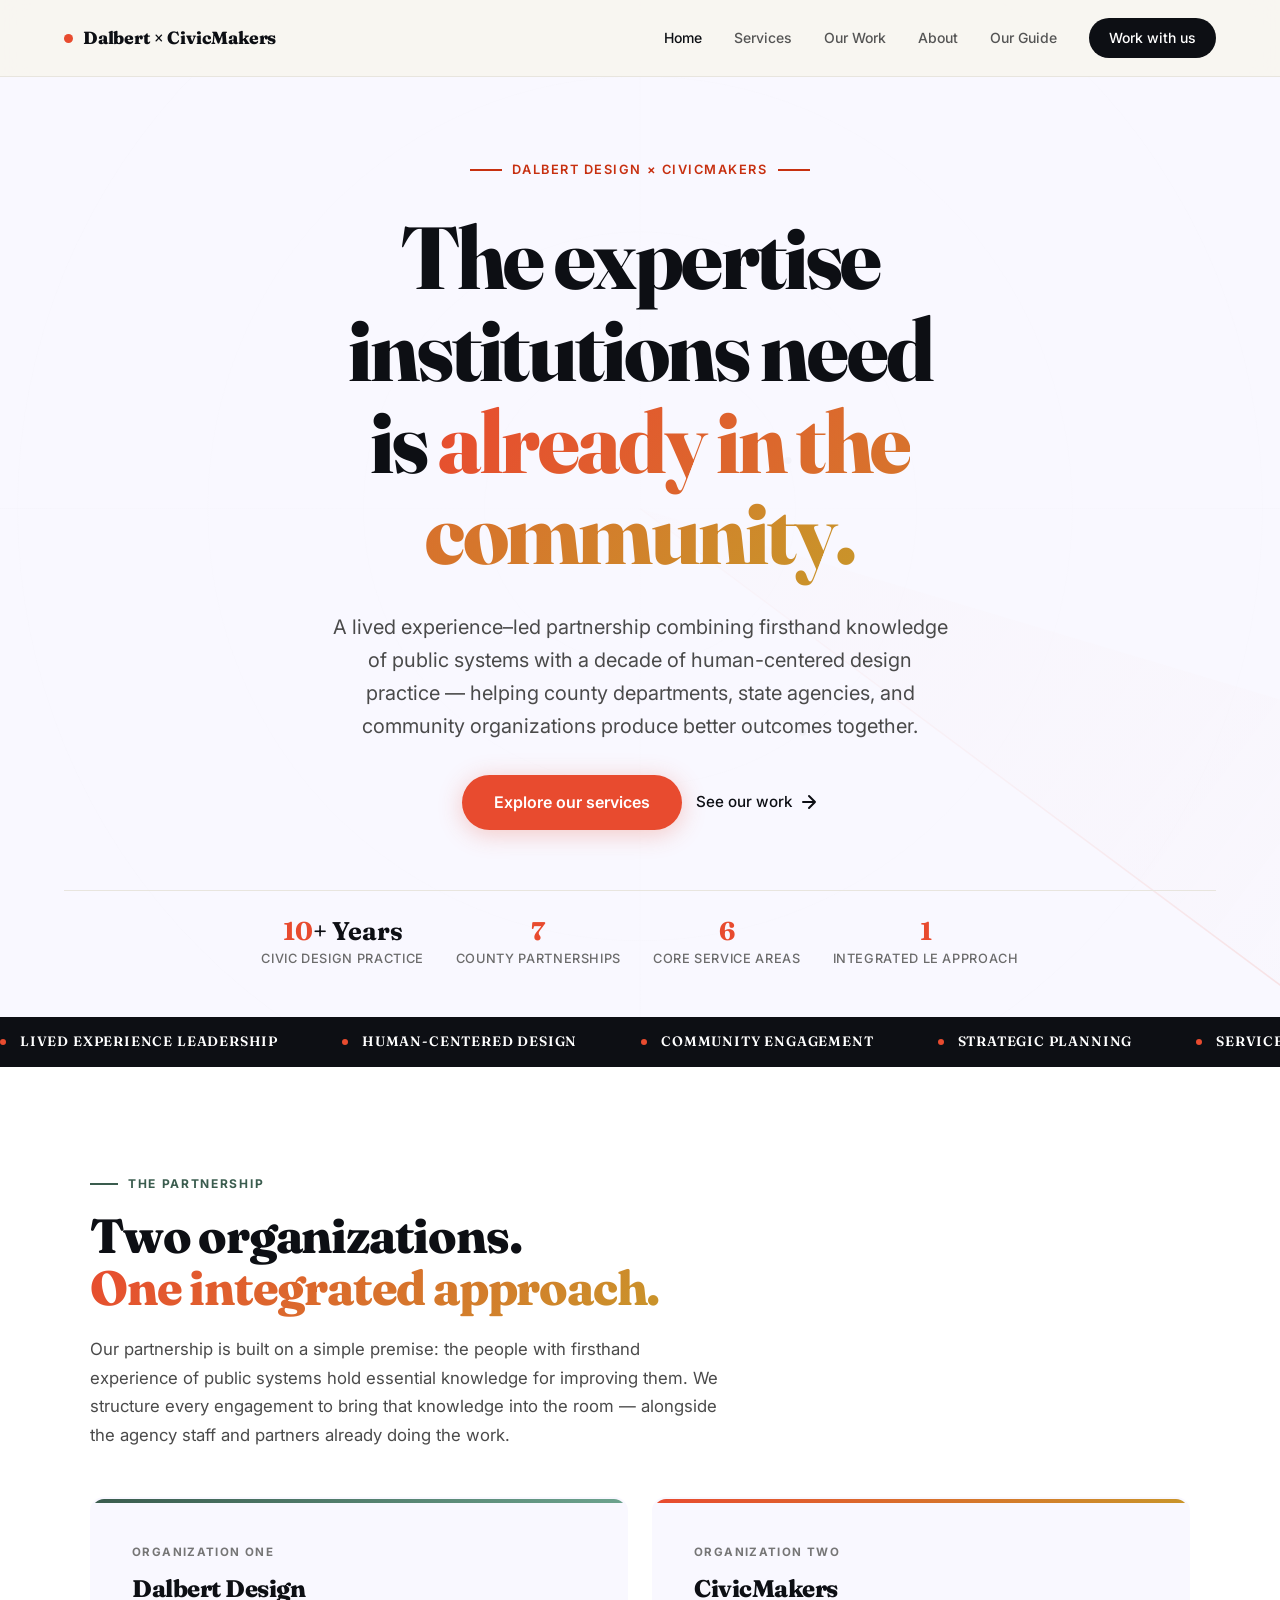
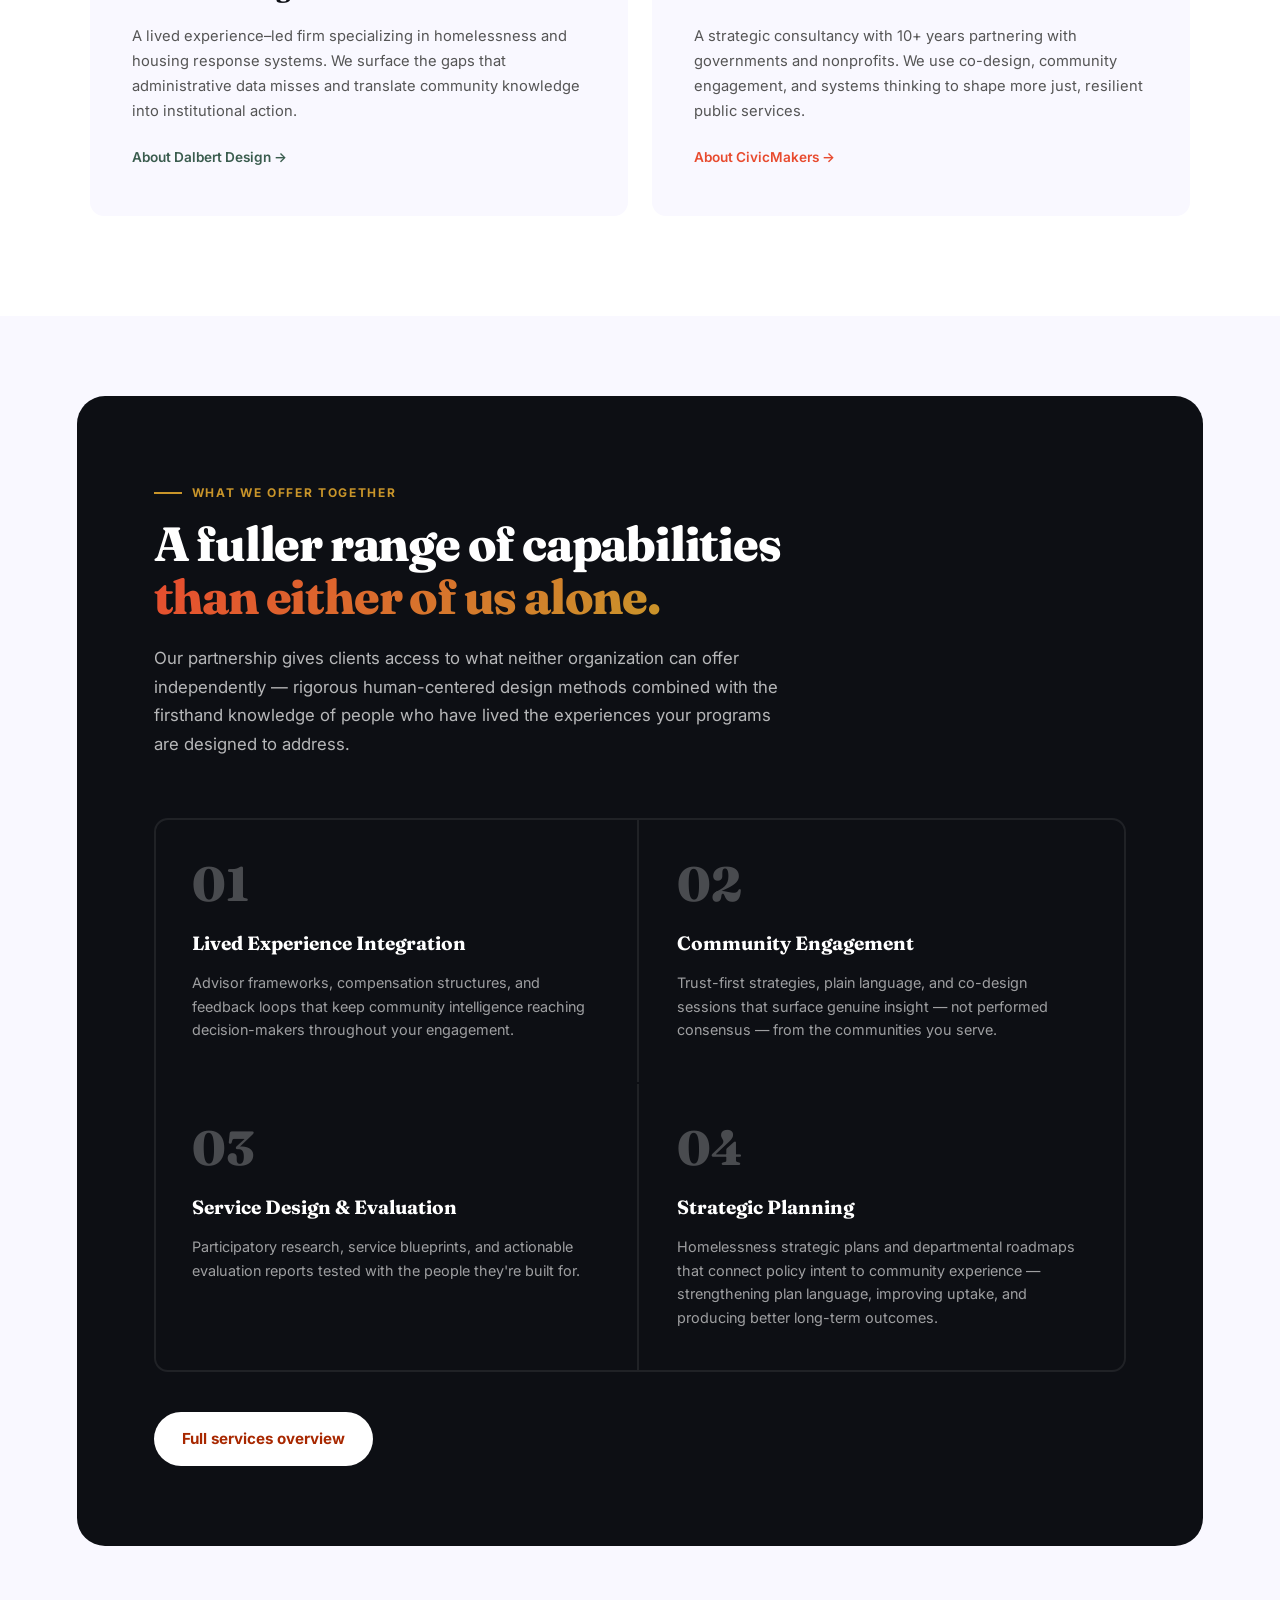
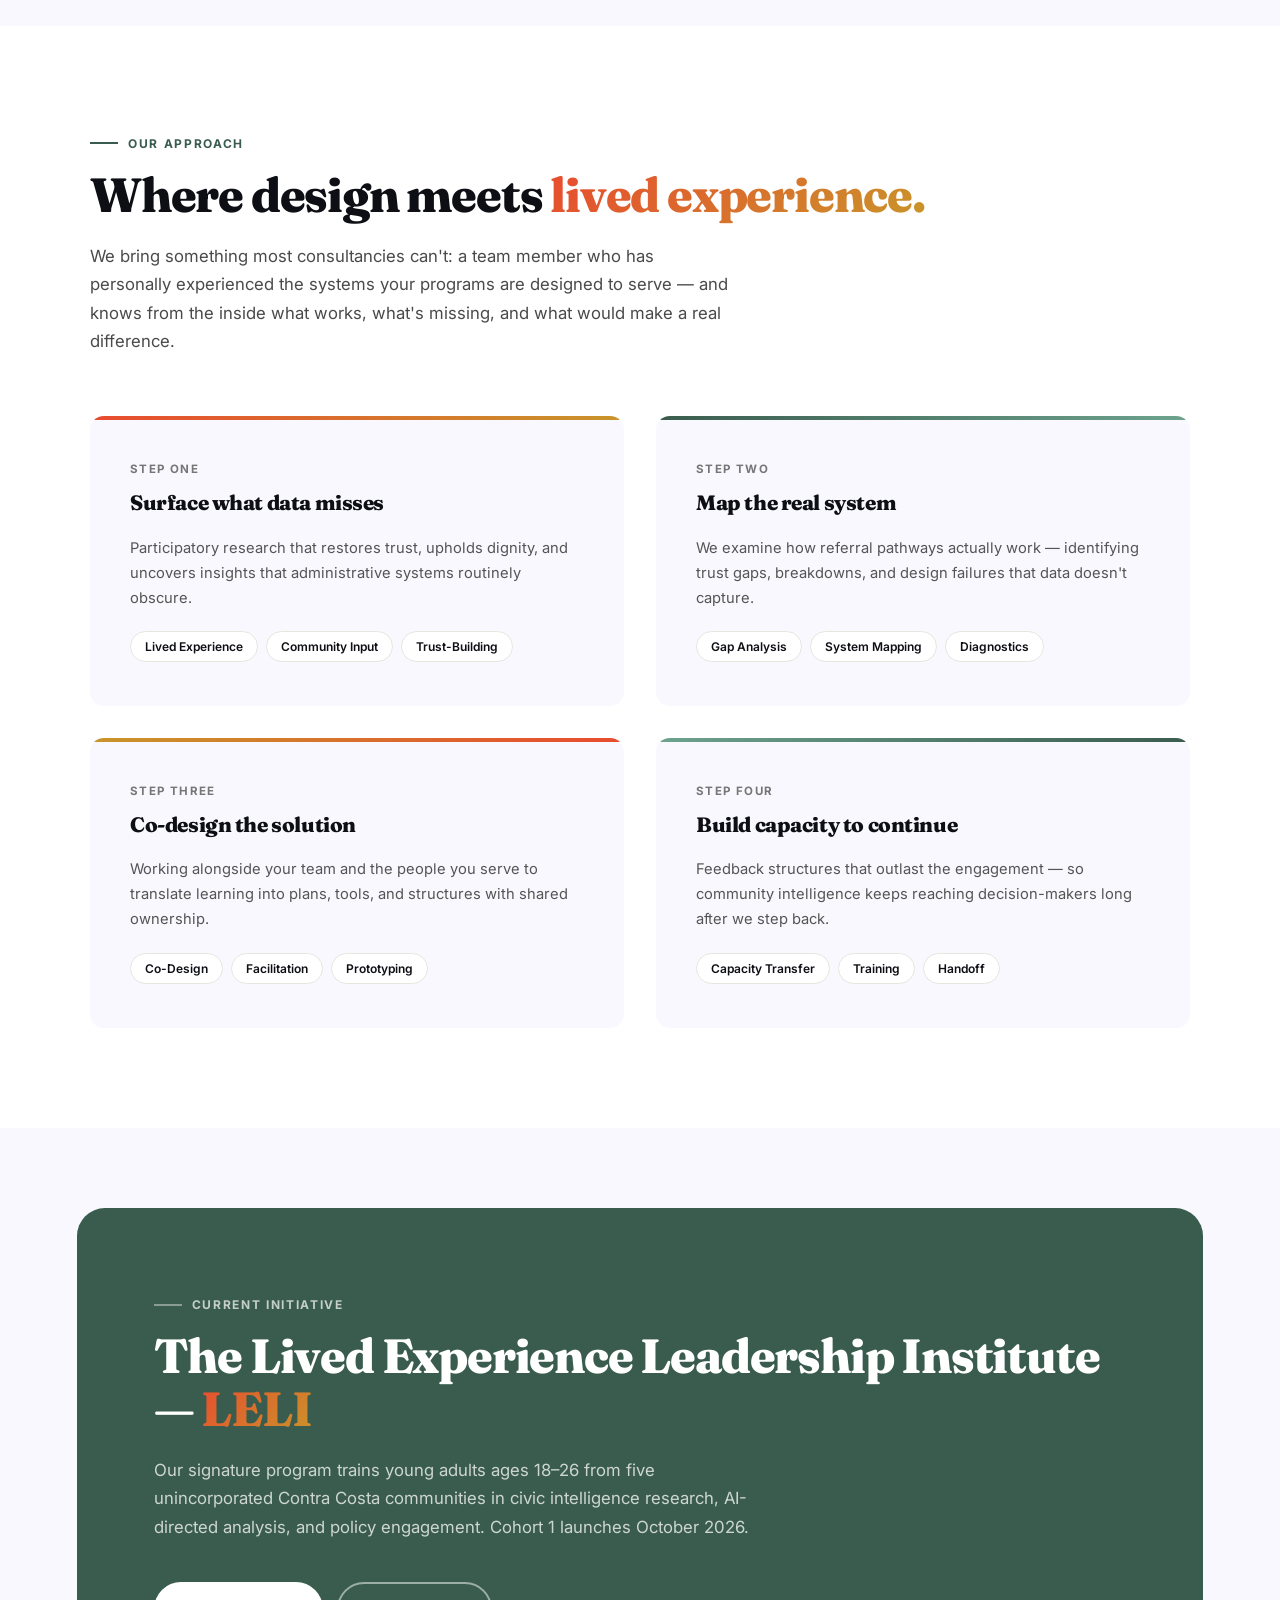
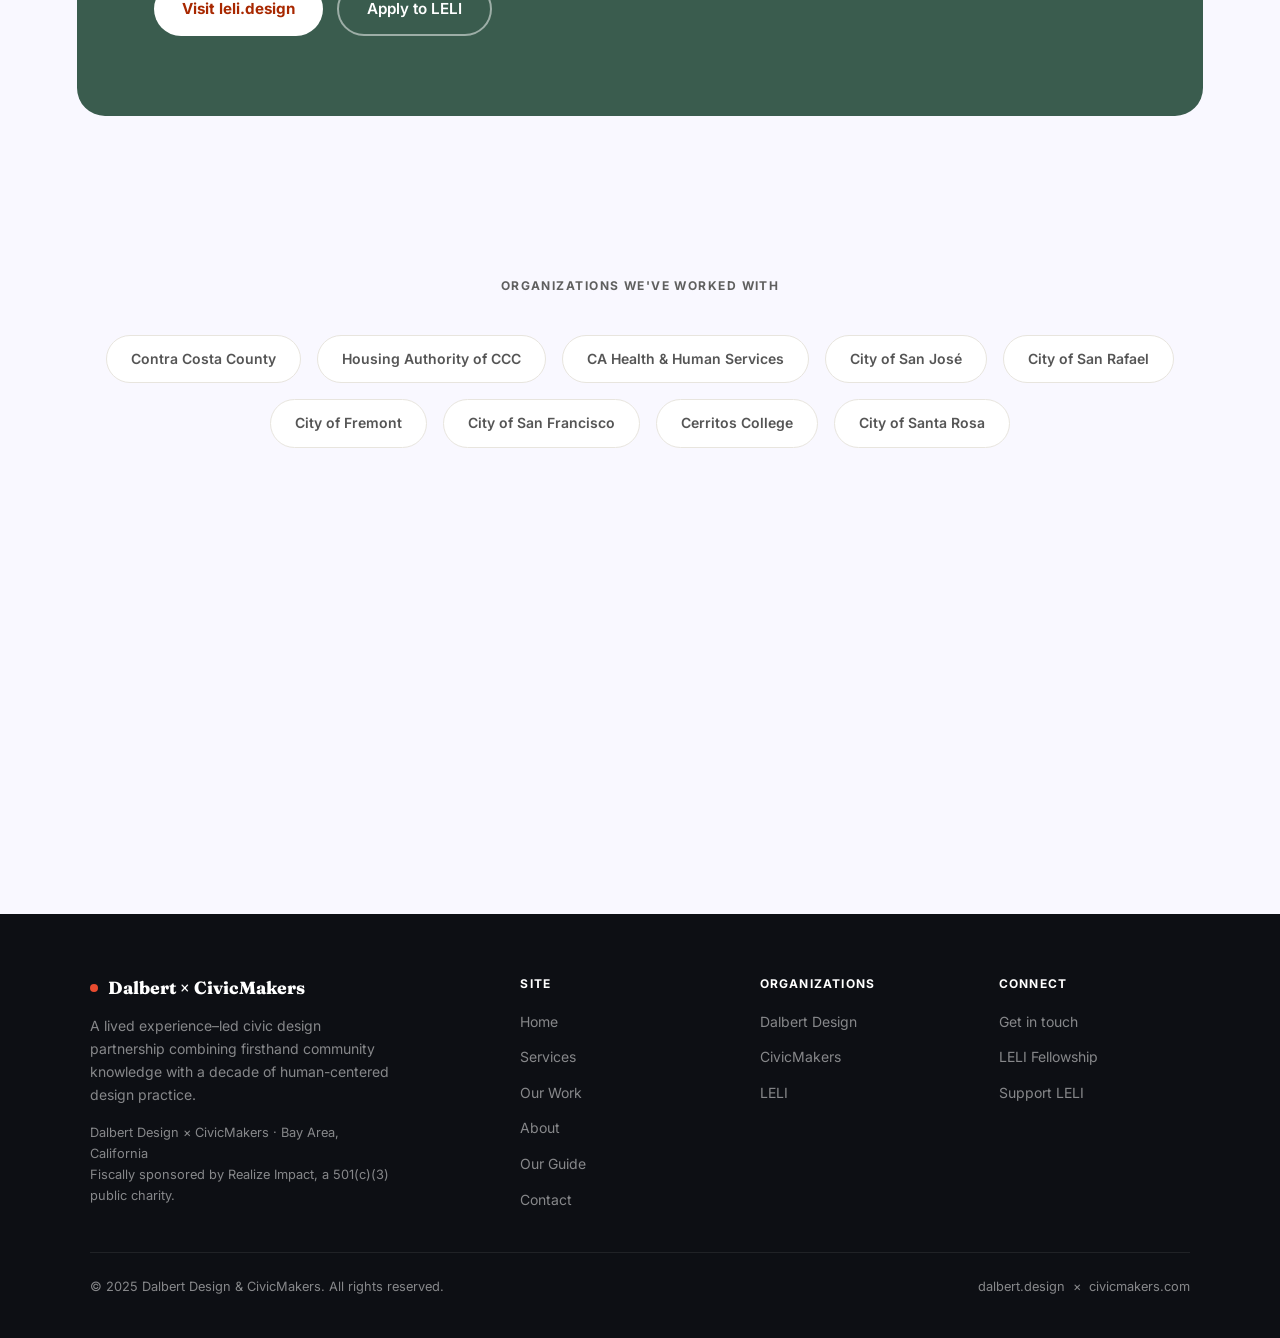
==== commit 6c10c6b1: "Add files via upload" ====
--- a/index.html
+++ b/index.html
@@ -401,7 +401,7 @@
   <div class="band-sage fade-up">
     <div class="section-eyebrow light">Current initiative</div>
     <h2 class="section-title" style="color:var(--white);">The Lived Experience Leadership Institute — <em>LELI</em></h2>
-    <p class="section-body" style="color:rgba(255,255,255,.75);max-width:600px;margin-bottom:40px;">Our signature program trains young adults ages 18–26 from five unincorporated Contra Costa communities in civic intelligence research, AI-directed analysis, and policy engagement. Cohort 1 launches August 2026.</p>
+    <p class="section-body" style="color:rgba(255,255,255,.75);max-width:600px;margin-bottom:40px;">Our signature program trains young adults ages 18–26 from five unincorporated Contra Costa communities in civic intelligence research, AI-directed analysis, and policy engagement. Cohort 1 launches October 2026.</p>
     <div style="display:flex;gap:14px;flex-wrap:wrap;">
       <a href="https://leli.design" target="_blank" rel="noopener" class="btn-white">Visit leli.design</a>
       <a href="https://leli.design/leli-apply.html" target="_blank" rel="noopener" class="btn-ghost-white">Apply to LELI</a>
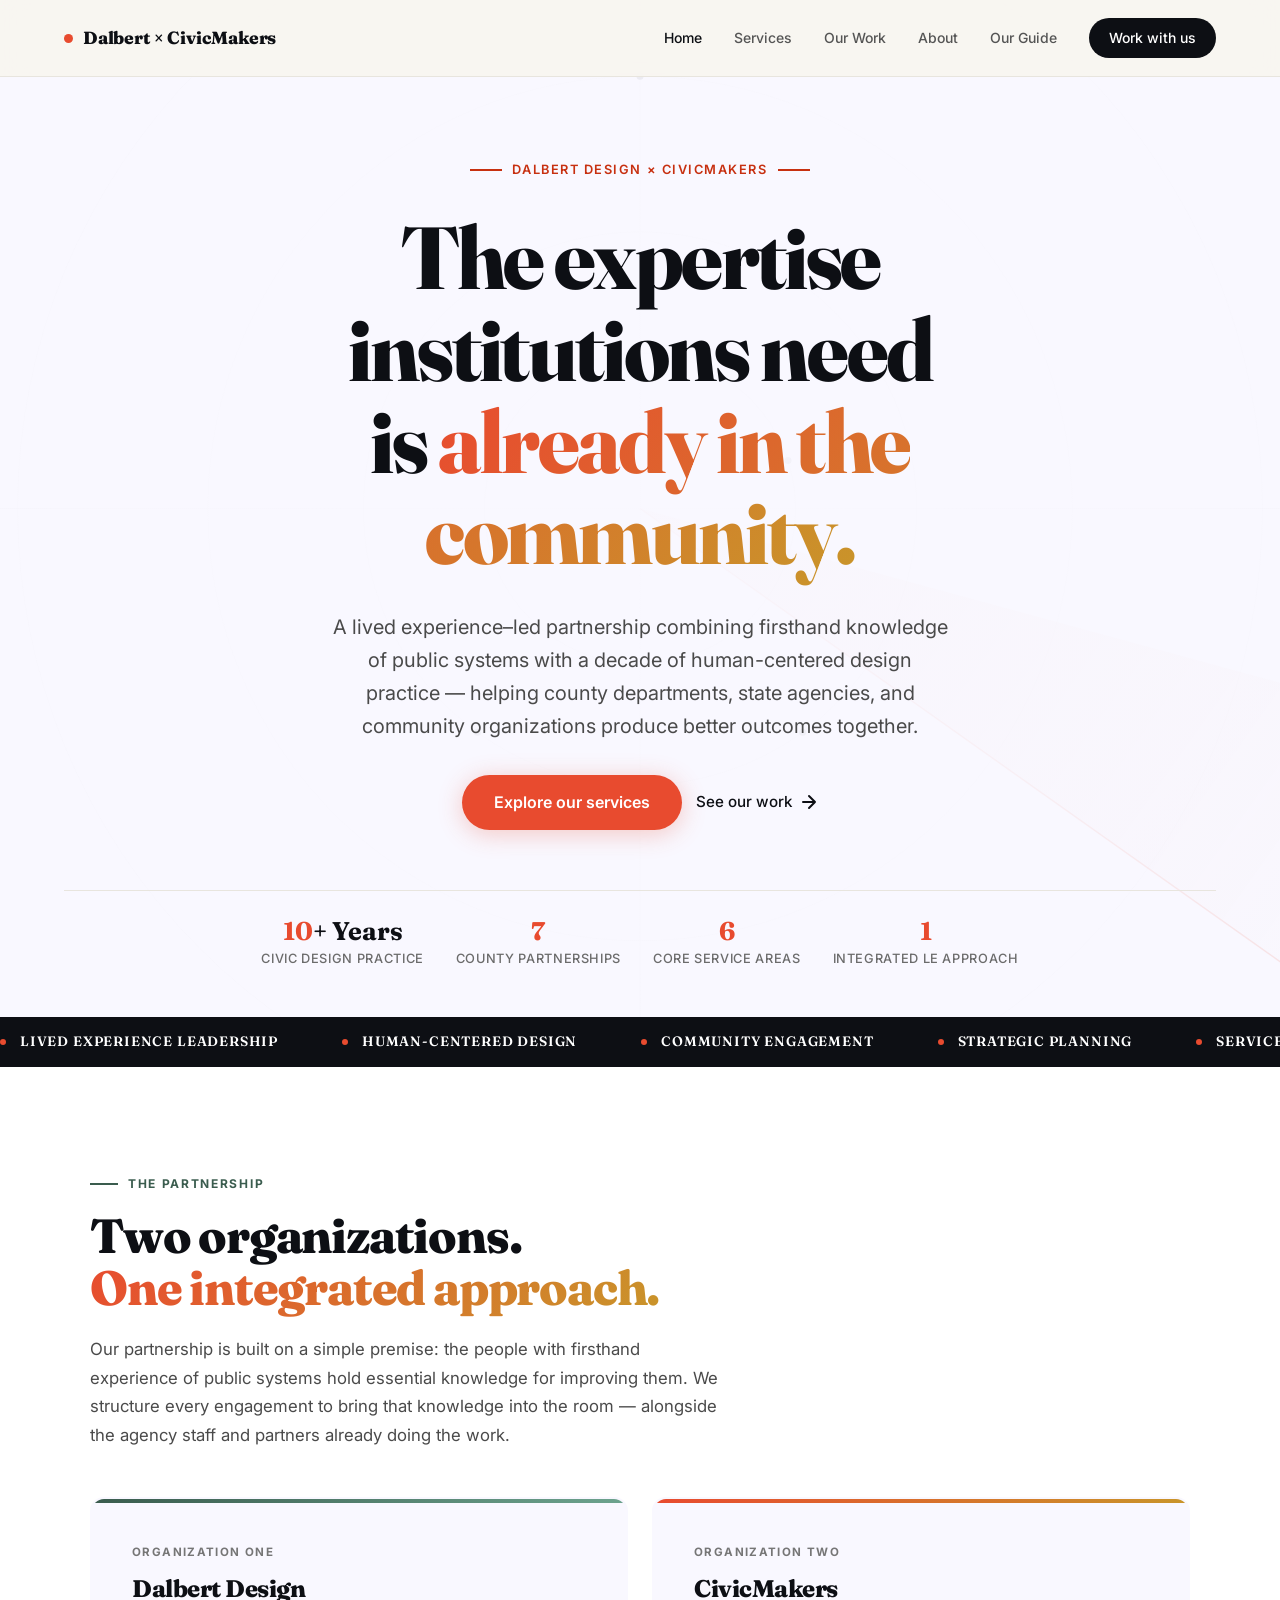
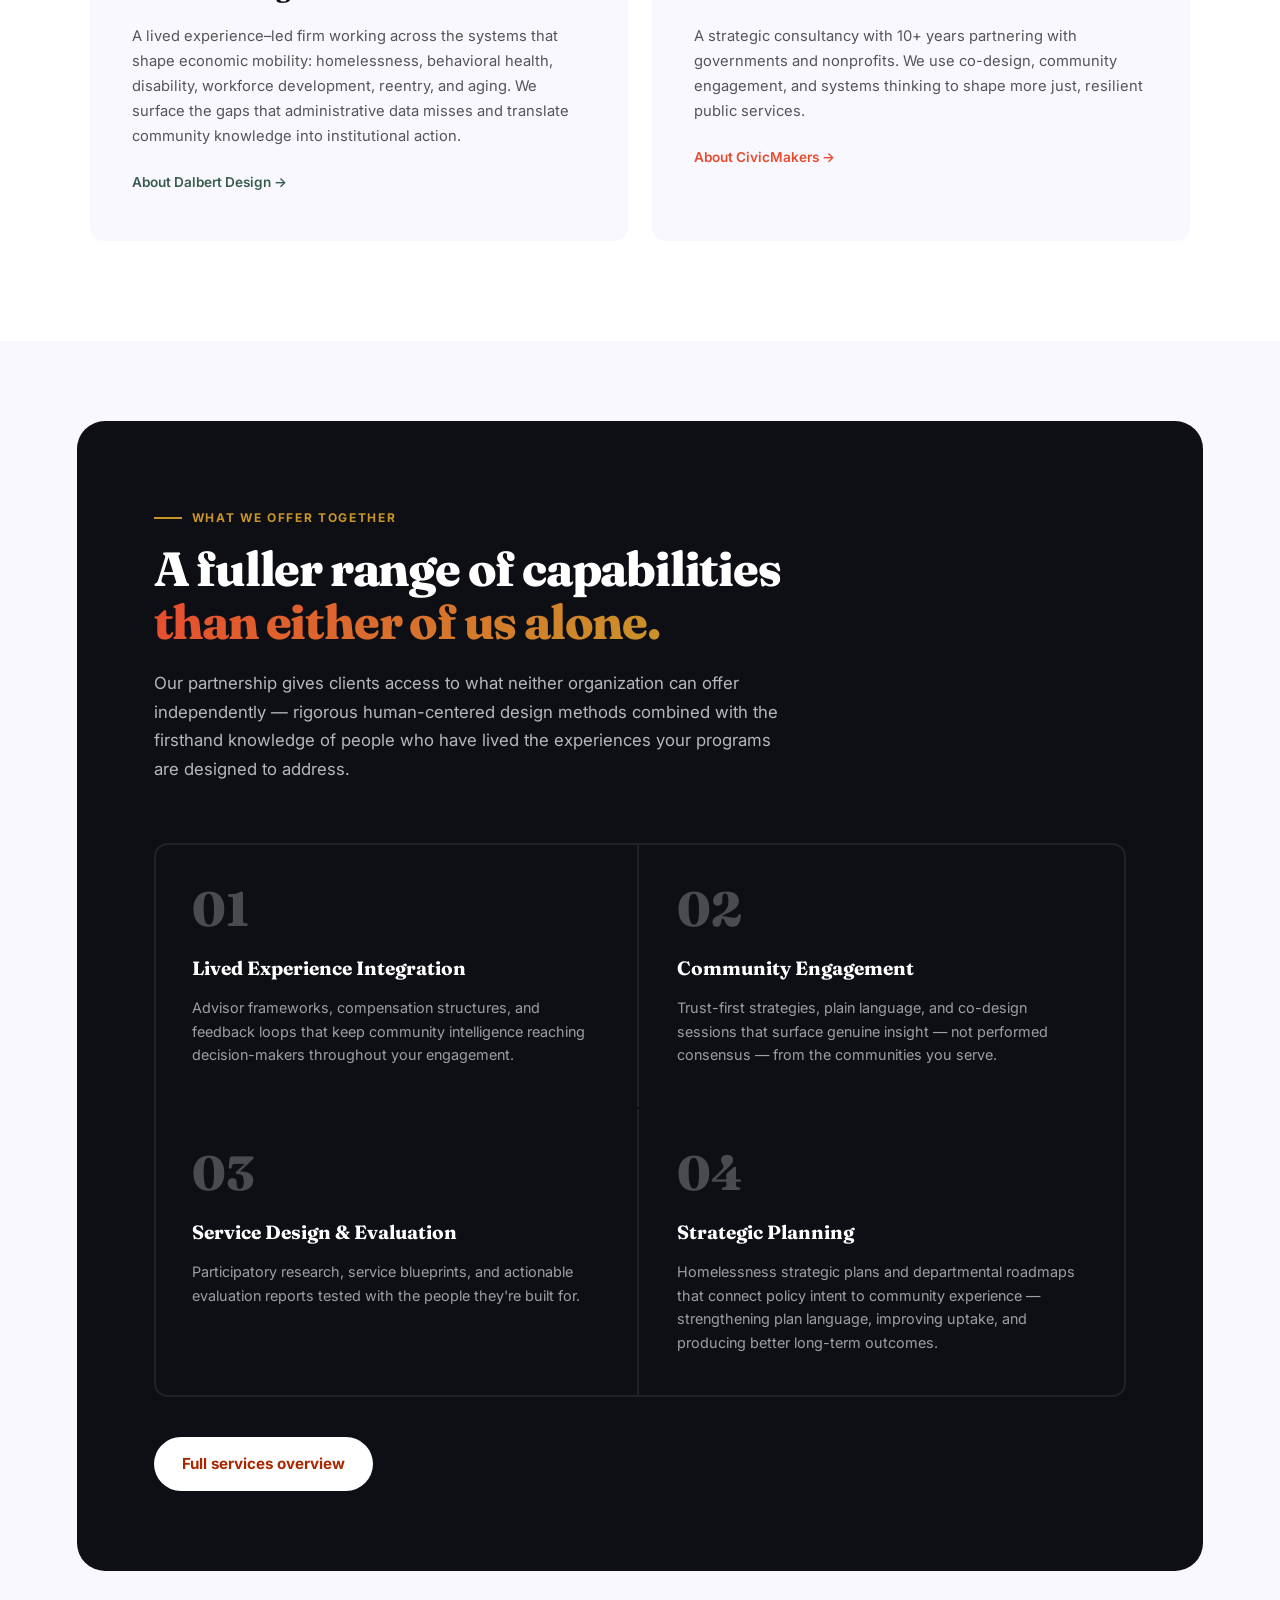
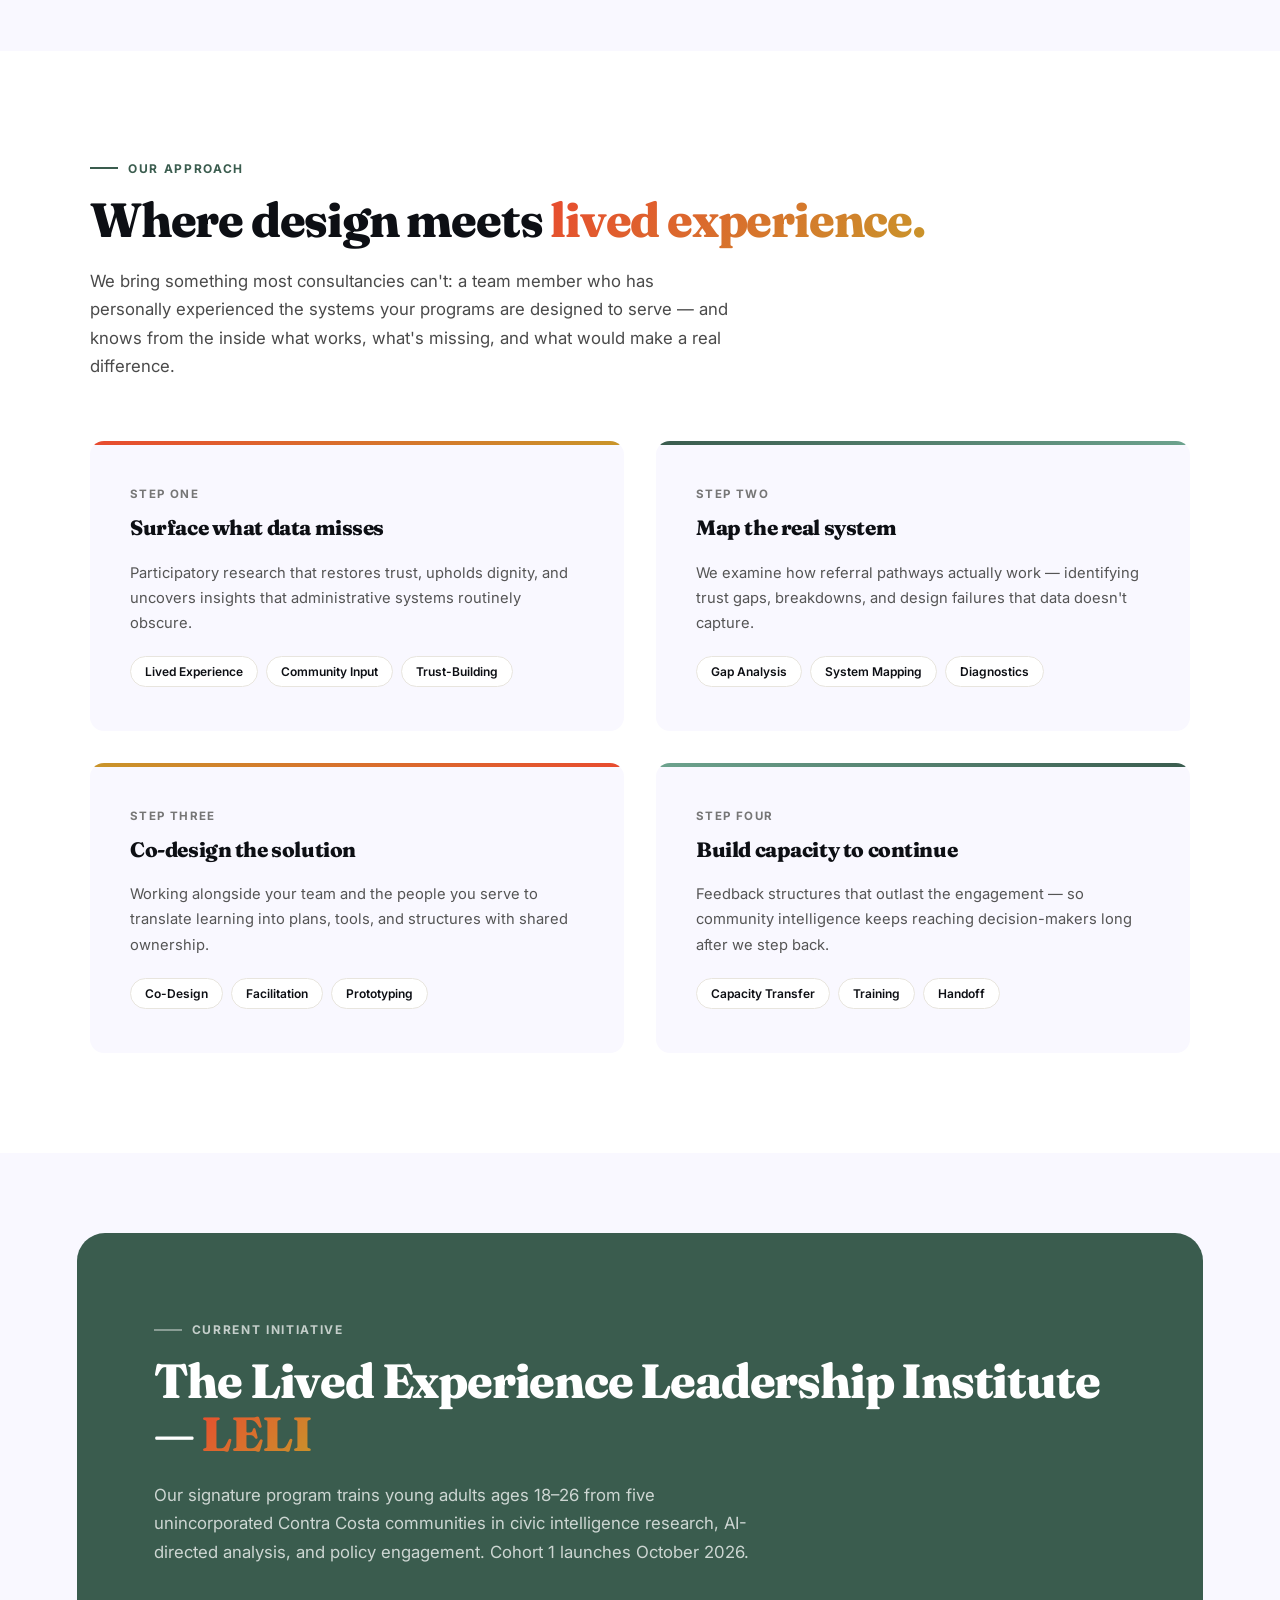
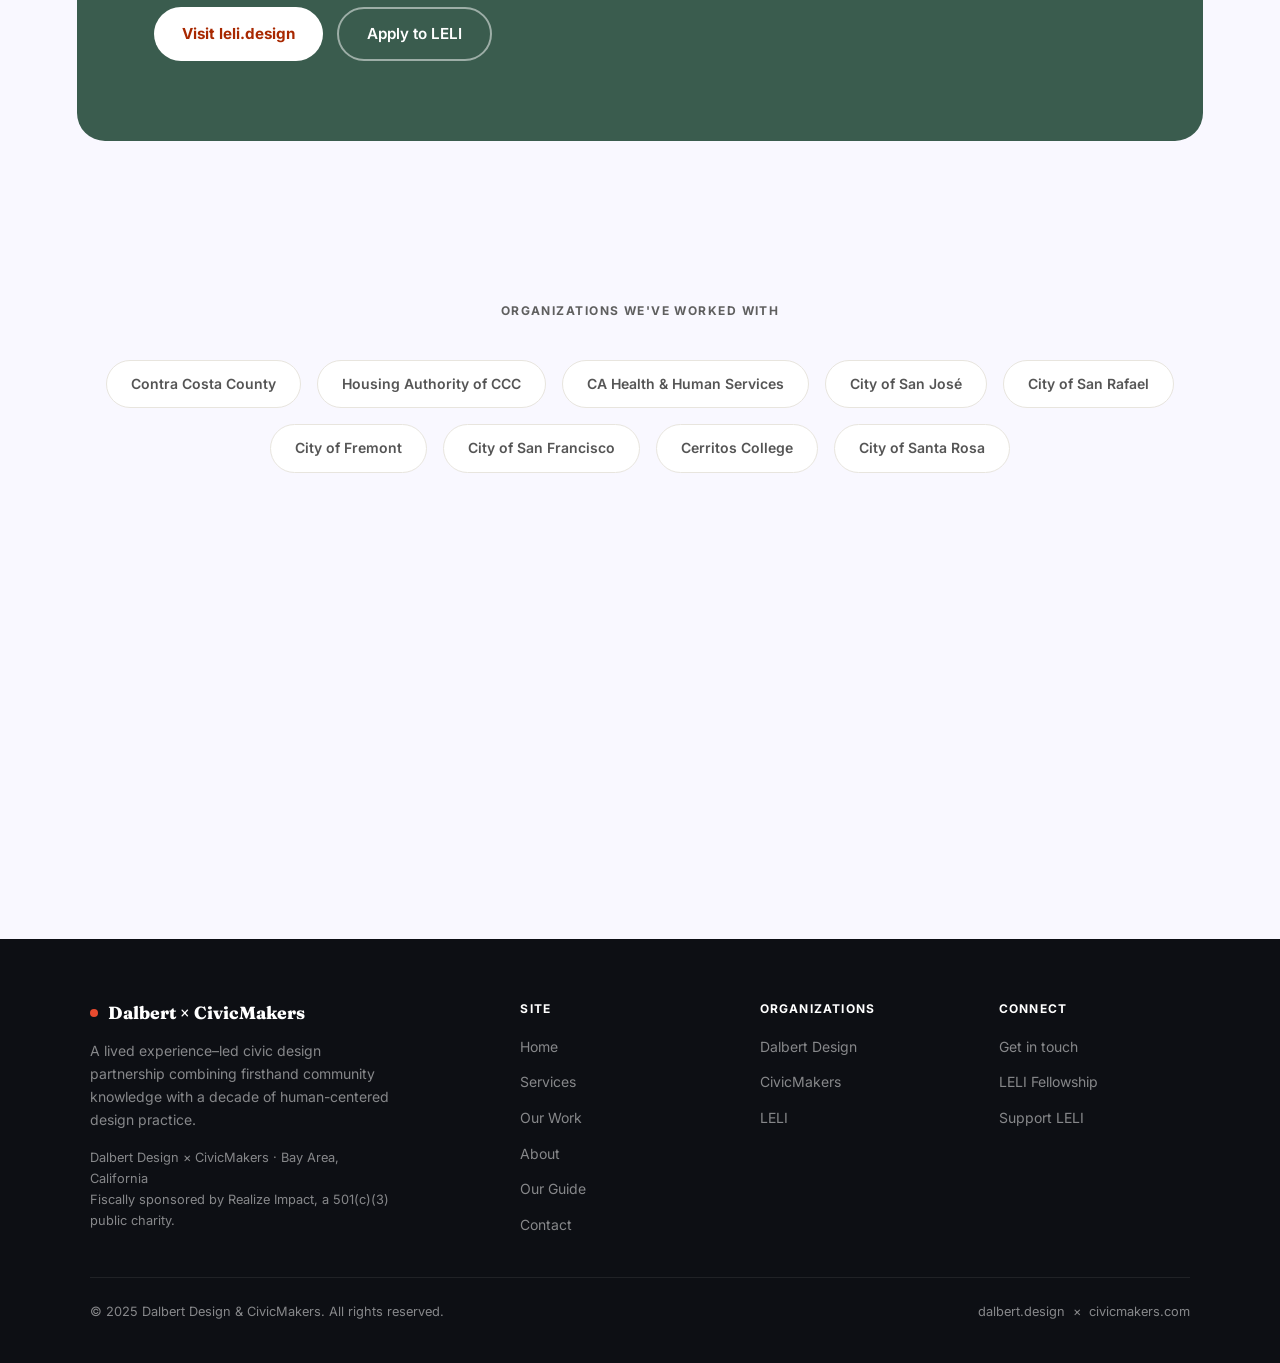
==== commit b6fa5d48: "Add files via upload" ====
--- a/index.html
+++ b/index.html
@@ -332,7 +332,7 @@
       <div class="org-card dalbert fade-up">
         <div class="org-label">Organization one</div>
         <div class="org-name">Dalbert Design</div>
-        <p class="org-desc">A lived experience–led firm specializing in homelessness and housing response systems. We surface the gaps that administrative data misses and translate community knowledge into institutional action.</p>
+        <p class="org-desc">A lived experience–led firm working across the systems that shape economic mobility: homelessness, behavioral health, disability, workforce development, reentry, and aging. We surface the gaps that administrative data misses and translate community knowledge into institutional action.</p>
         <a href="about.html#dalbert" class="org-link">About Dalbert Design →</a>
       </div>
       <div class="org-card civic fade-up">
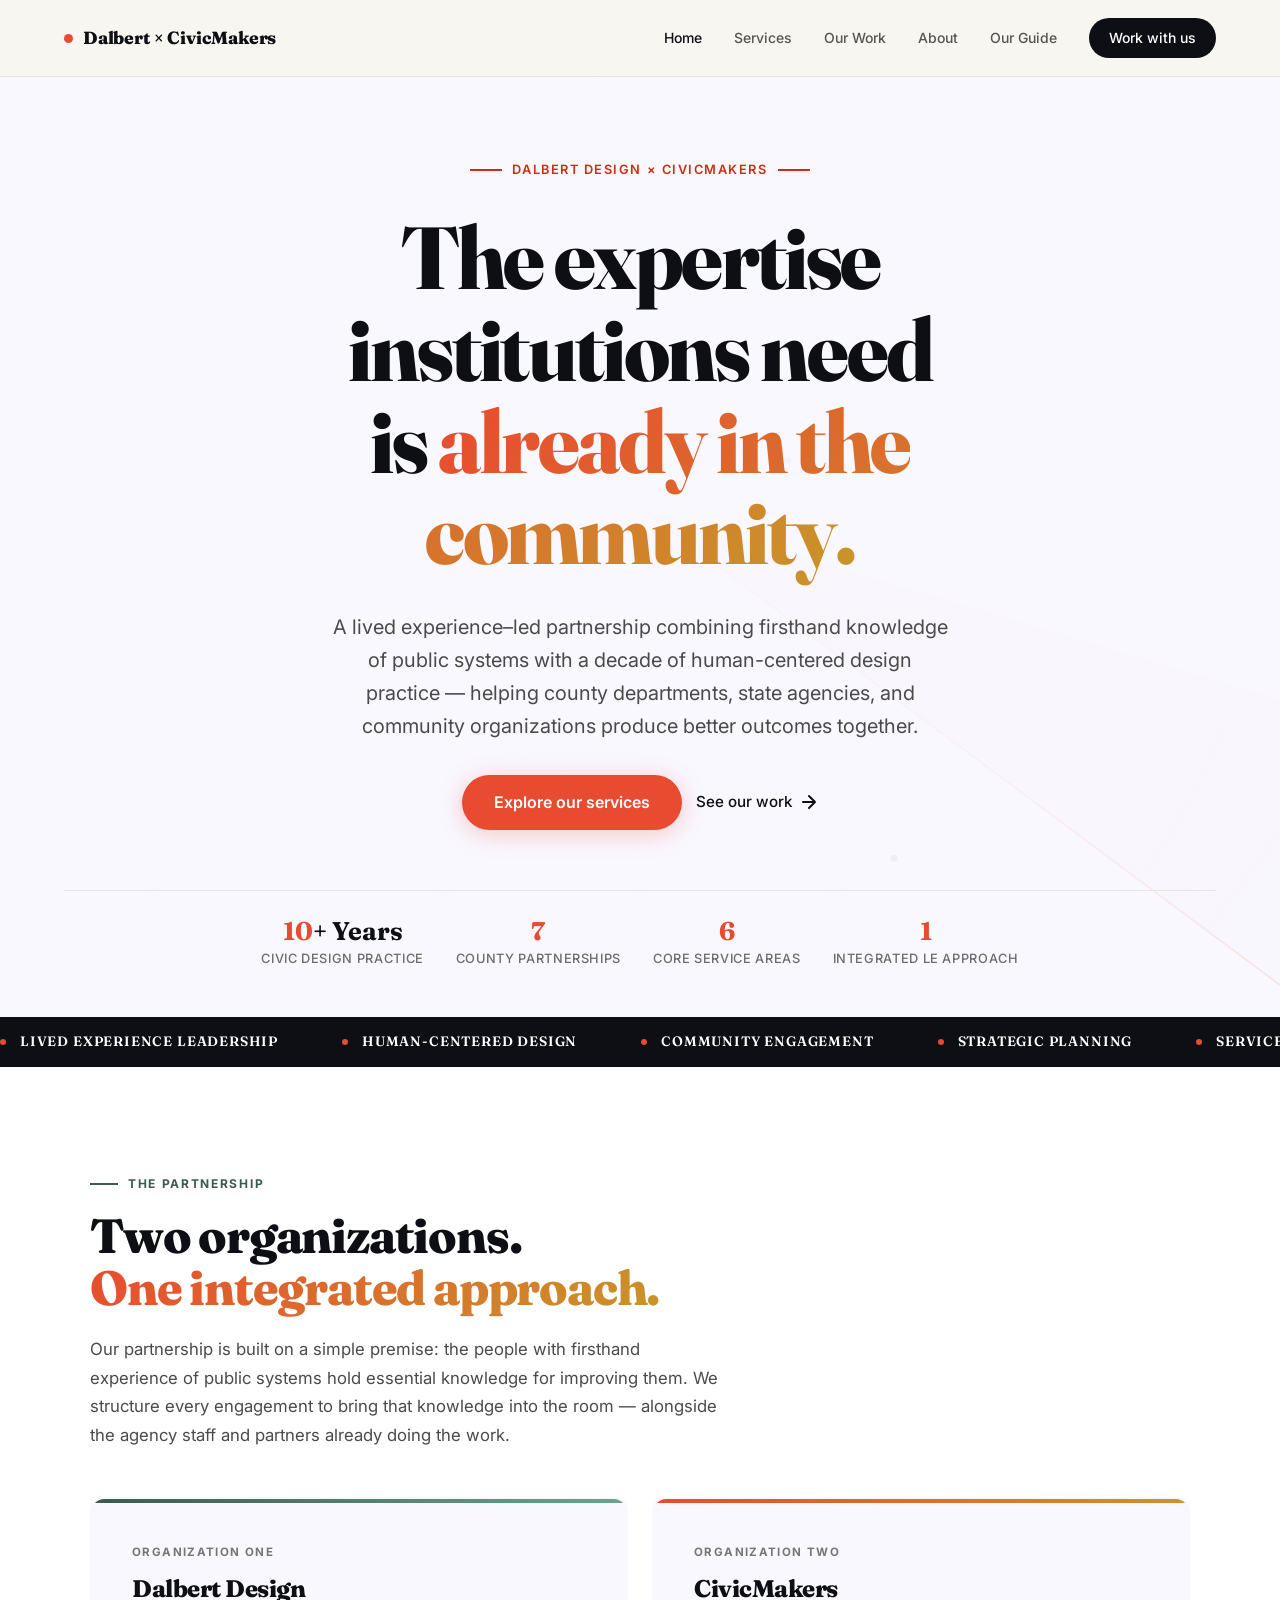
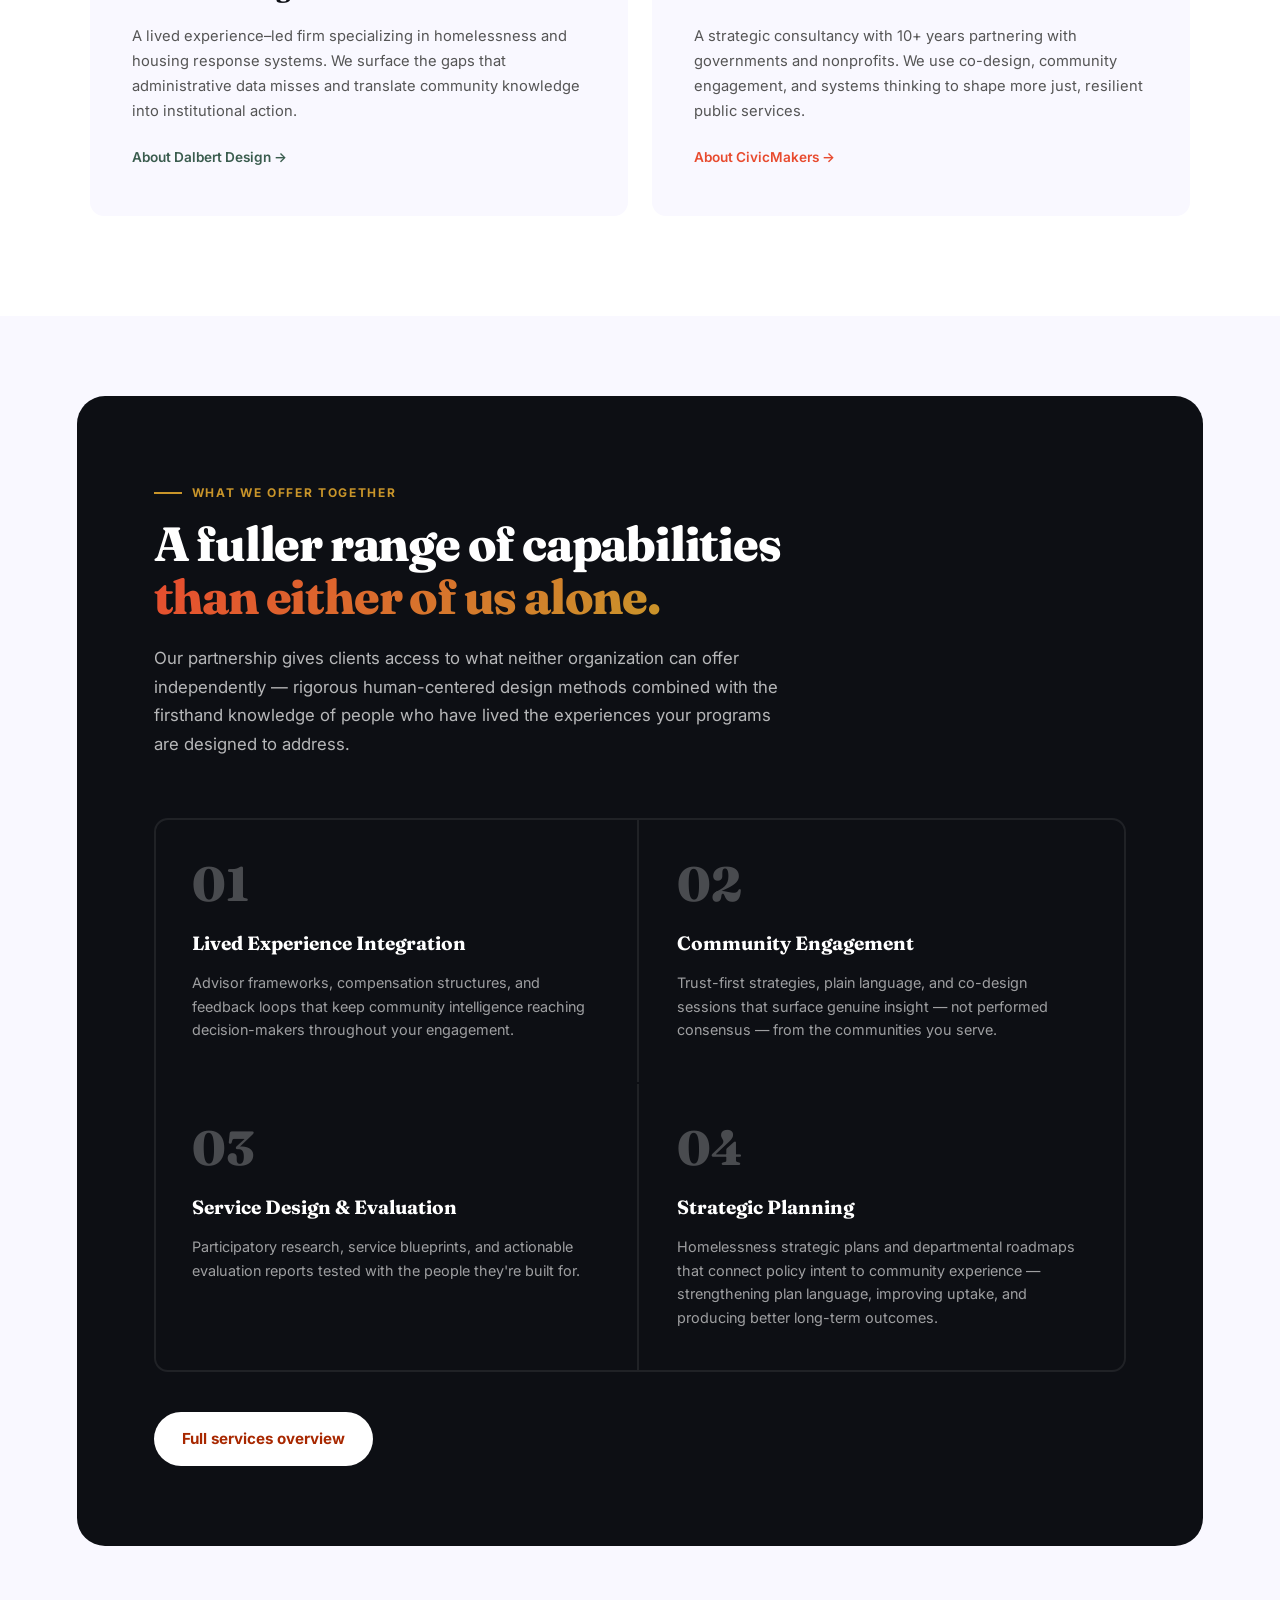
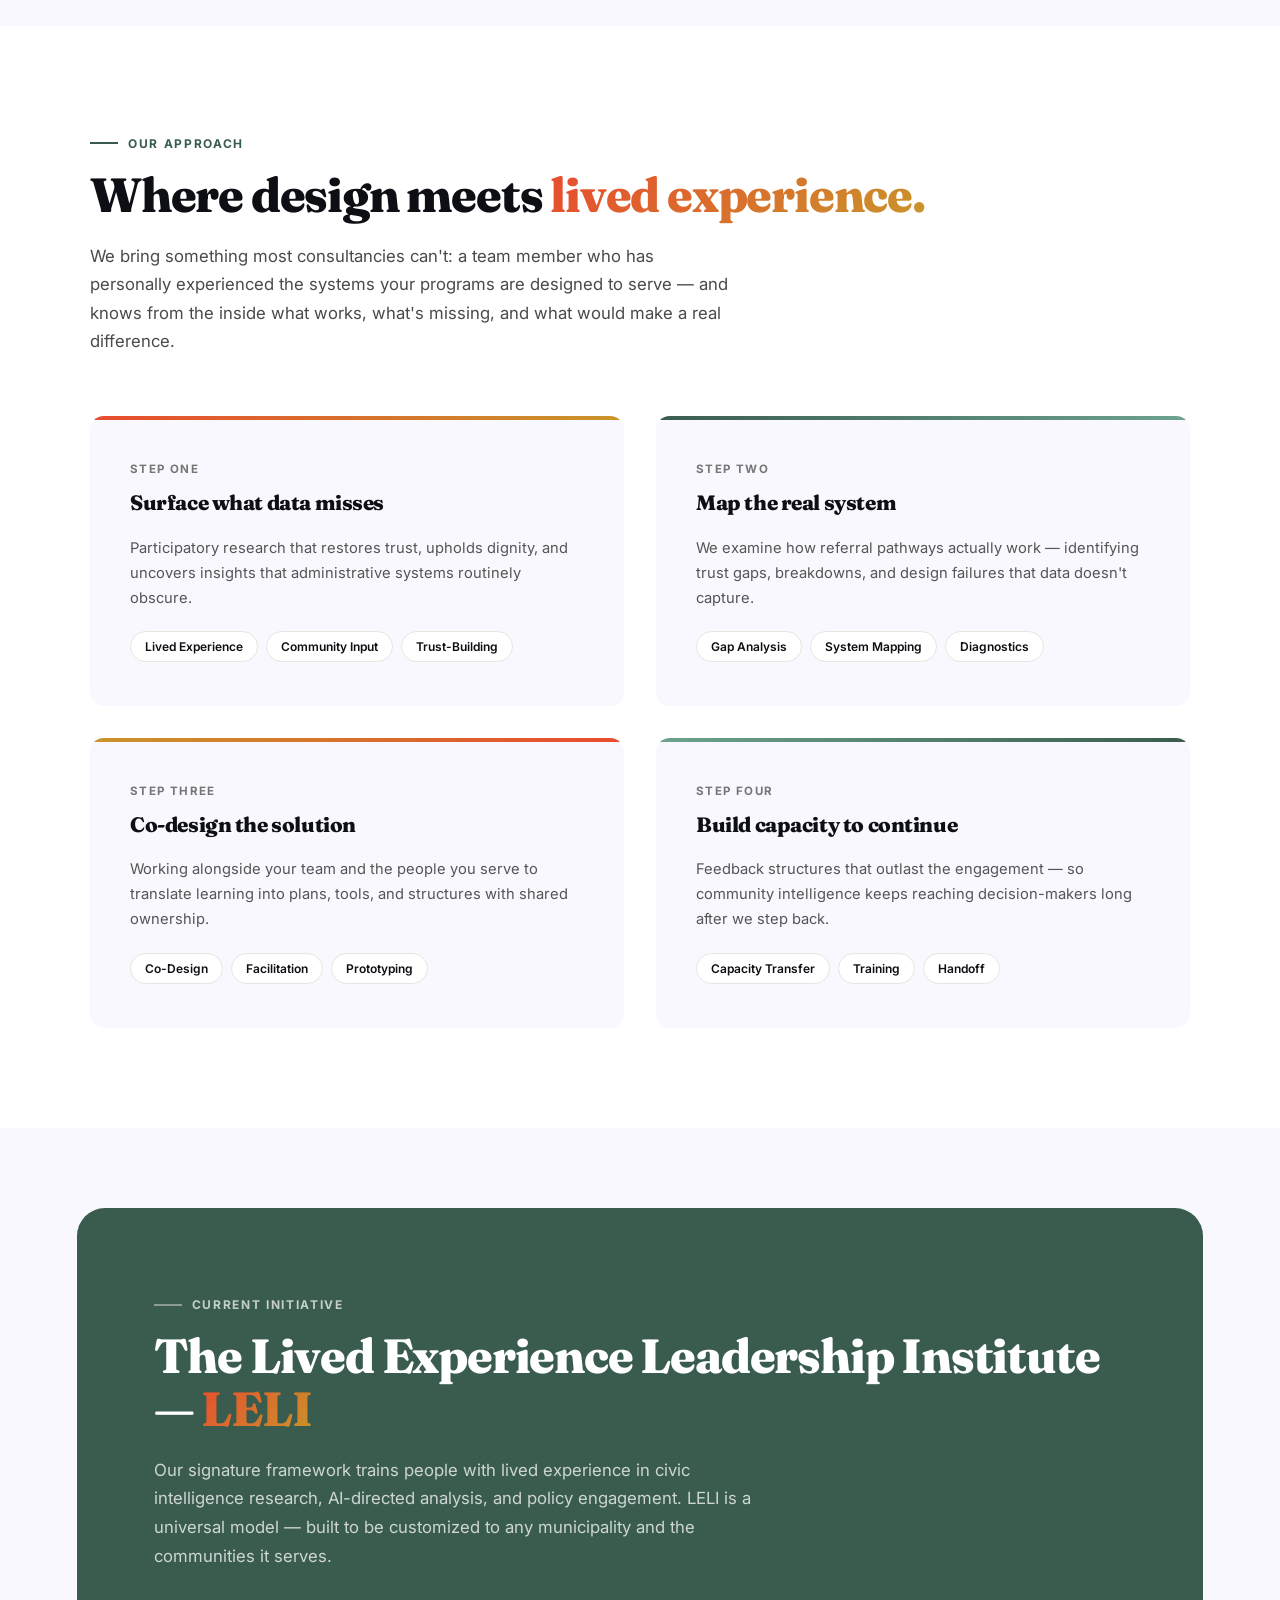
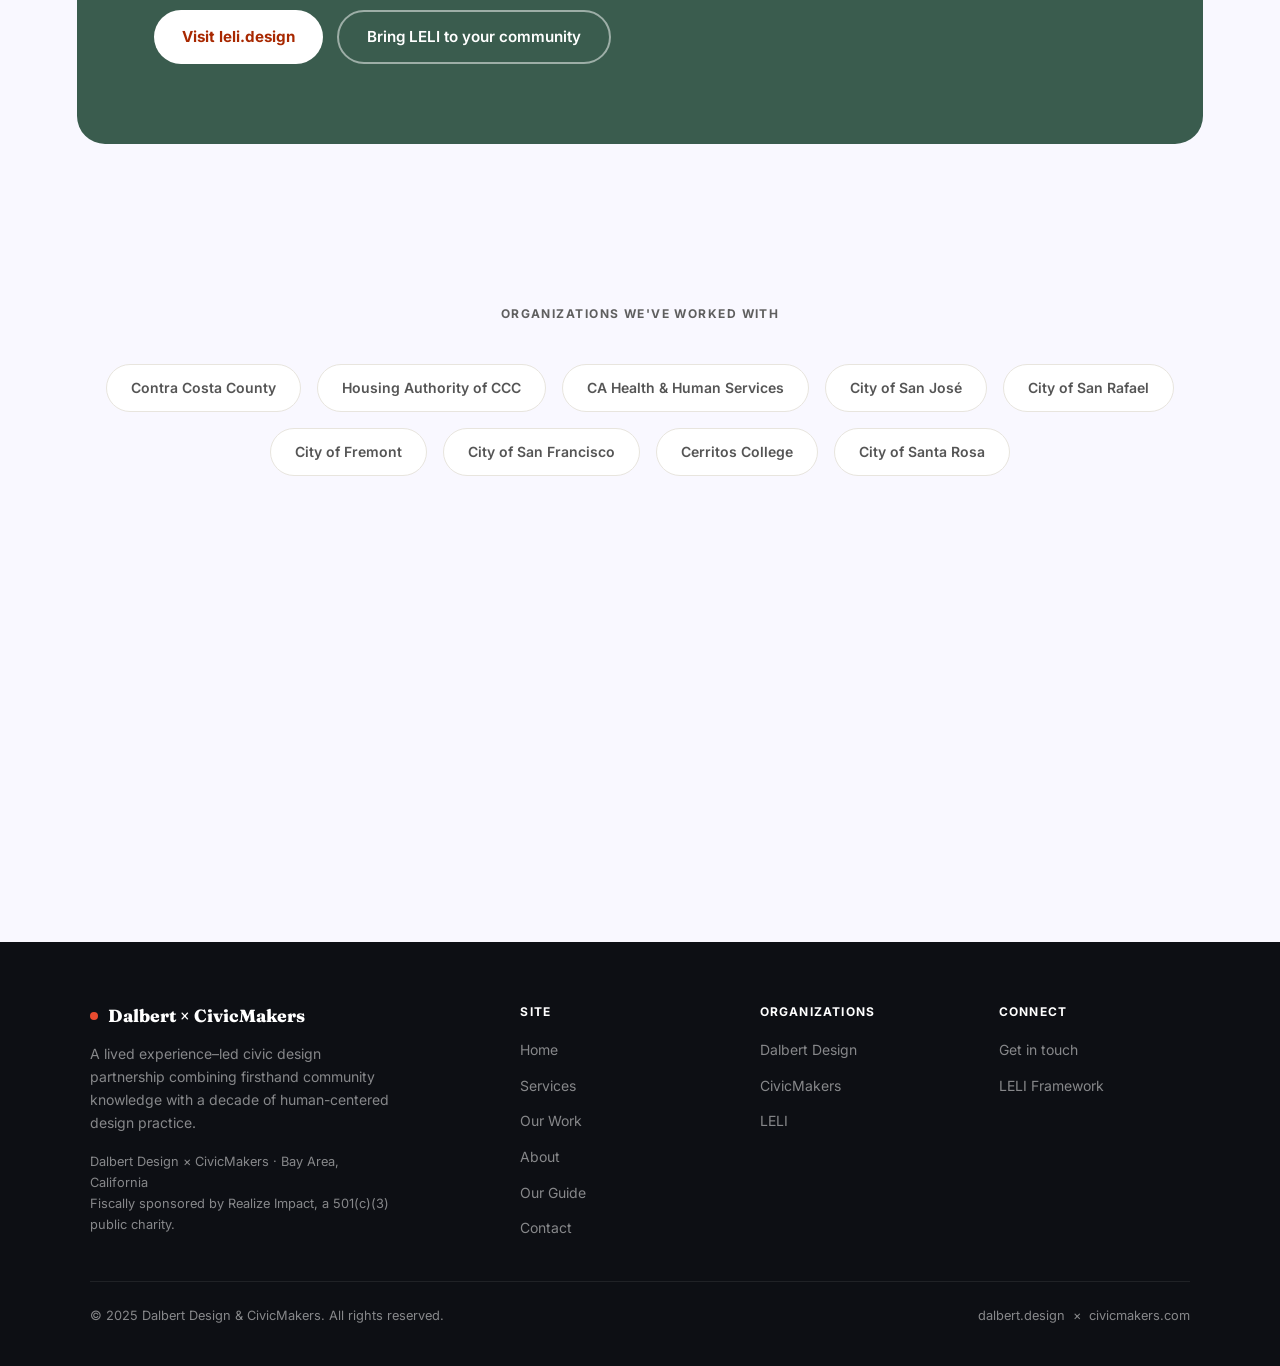
==== commit c41a7dc7: "Add files via upload" ====
--- a/index.html
+++ b/index.html
@@ -332,7 +332,7 @@
       <div class="org-card dalbert fade-up">
         <div class="org-label">Organization one</div>
         <div class="org-name">Dalbert Design</div>
-        <p class="org-desc">A lived experience–led firm working across the systems that shape economic mobility: homelessness, behavioral health, disability, workforce development, reentry, and aging. We surface the gaps that administrative data misses and translate community knowledge into institutional action.</p>
+        <p class="org-desc">A lived experience–led firm specializing in homelessness and housing response systems. We surface the gaps that administrative data misses and translate community knowledge into institutional action.</p>
         <a href="about.html#dalbert" class="org-link">About Dalbert Design →</a>
       </div>
       <div class="org-card civic fade-up">
@@ -401,10 +401,10 @@
   <div class="band-sage fade-up">
     <div class="section-eyebrow light">Current initiative</div>
     <h2 class="section-title" style="color:var(--white);">The Lived Experience Leadership Institute — <em>LELI</em></h2>
-    <p class="section-body" style="color:rgba(255,255,255,.75);max-width:600px;margin-bottom:40px;">Our signature program trains young adults ages 18–26 from five unincorporated Contra Costa communities in civic intelligence research, AI-directed analysis, and policy engagement. Cohort 1 launches October 2026.</p>
+    <p class="section-body" style="color:rgba(255,255,255,.75);max-width:600px;margin-bottom:40px;">Our signature framework trains people with lived experience in civic intelligence research, AI-directed analysis, and policy engagement. LELI is a universal model — built to be customized to any municipality and the communities it serves.</p>
     <div style="display:flex;gap:14px;flex-wrap:wrap;">
       <a href="https://leli.design" target="_blank" rel="noopener" class="btn-white">Visit leli.design</a>
-      <a href="https://leli.design/leli-apply.html" target="_blank" rel="noopener" class="btn-ghost-white">Apply to LELI</a>
+      <a href="https://leli.design" target="_blank" rel="noopener" class="btn-ghost-white">Bring LELI to your community</a>
     </div>
   </div>
 </section>
@@ -469,8 +469,7 @@
       <h4>Connect</h4>
       <ul>
         <li><a href="contact.html">Get in touch</a></li>
-        <li><a href="https://leli.design/leli-apply.html" target="_blank" rel="noopener">LELI Fellowship</a></li>
-        <li><a href="https://leli.design/leli-donate.html" target="_blank" rel="noopener">Support LELI</a></li>
+        <li><a href="https://leli.design" target="_blank" rel="noopener">LELI Framework</a></li>
       </ul>
     </div>
   </div>
